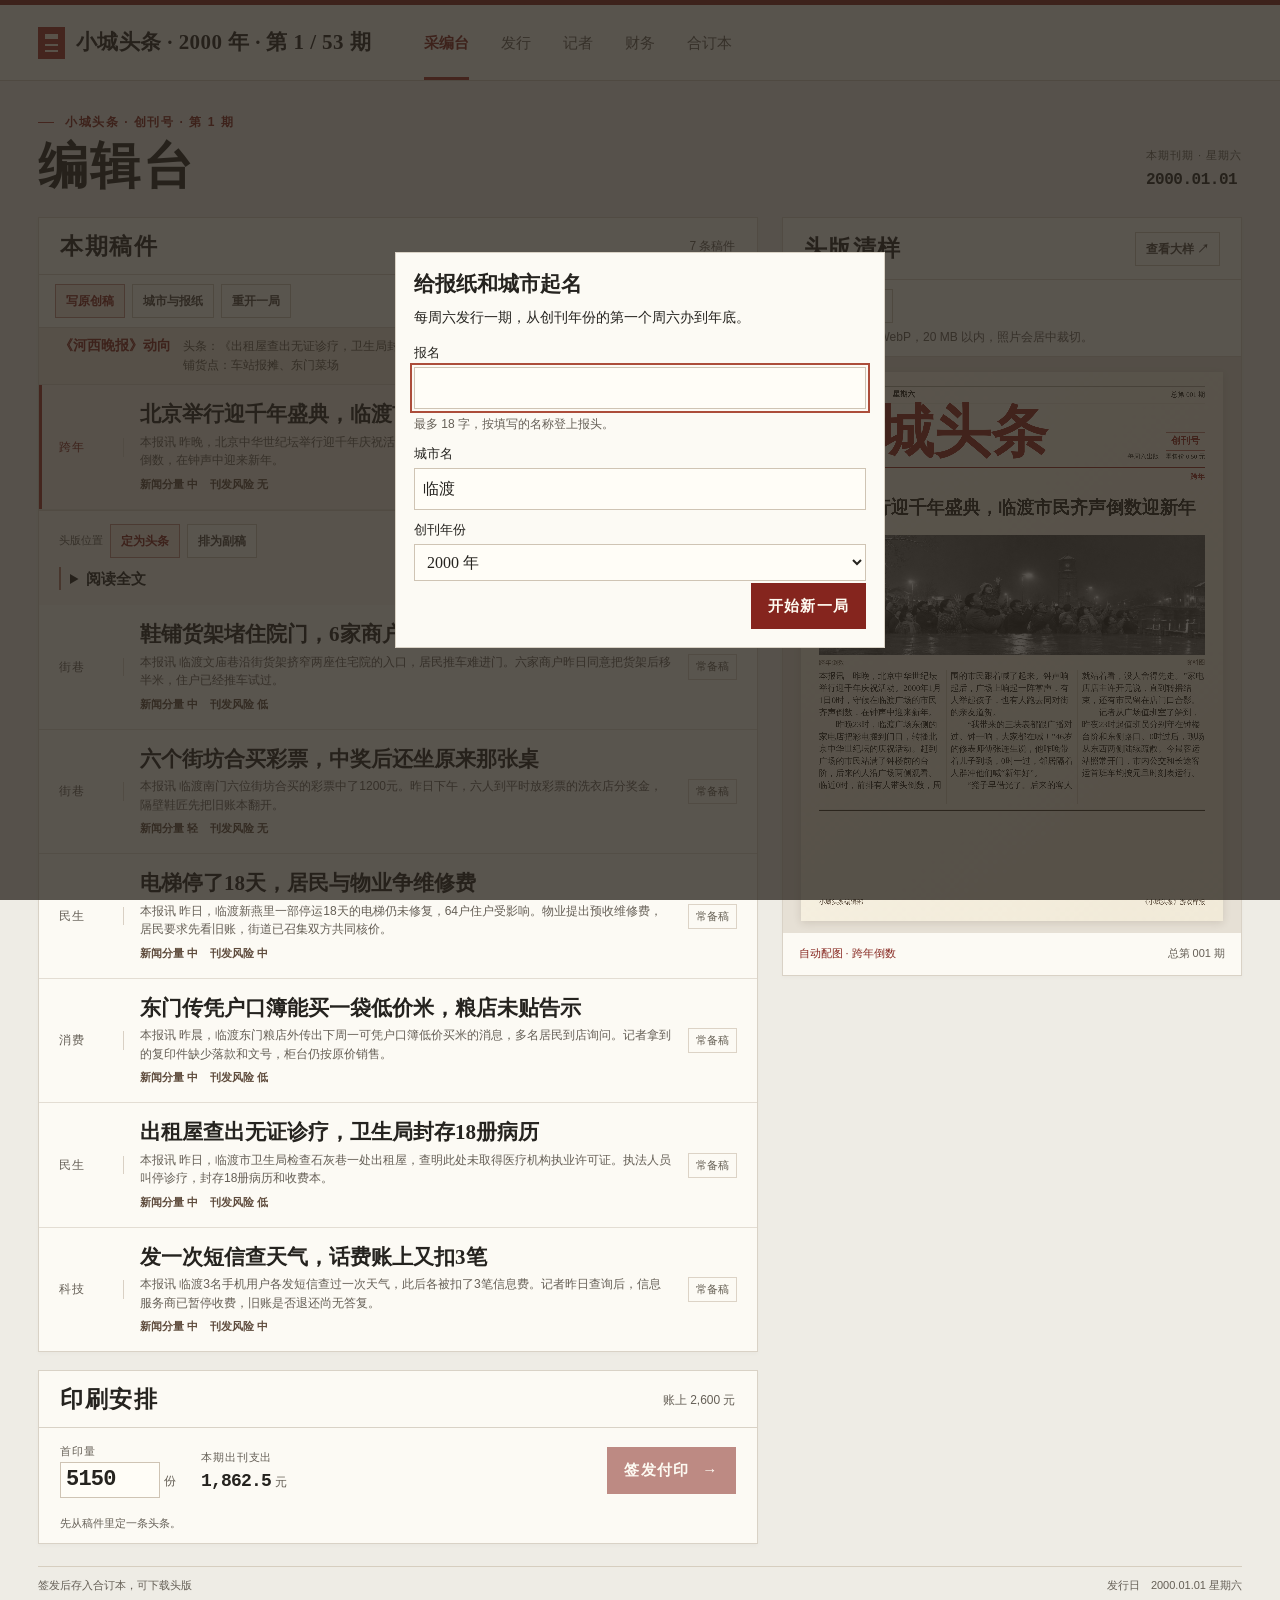
==== index.html @ 23013560 "发布小城头条手机适配版" ====
<!doctype html>
<html lang="zh-CN">
<head>
<meta charset="utf-8">
<meta name="viewport" content="width=device-width, initial-scale=1, viewport-fit=cover">
<meta name="theme-color" content="#eeece5">
<meta name="description" content="从 2000 年起，每周六出版一张地方小报。">
<title>小城头条</title>
<link rel="icon" href="data:,">
<link rel="stylesheet" href="style.css">
</head>
<body class="game">
<header class="appbar">
  <div class="appbar-inner">
    <div class="brand"><span class="brand-mark" aria-hidden="true"><i></i><i></i><i></i></span><span id="progress"><span id="masthead-name"></span><span id="masthead-issue"></span></span></div>
    <div class="workbar">
      <div id="desk-shortcuts" class="desk-shortcuts" hidden>
        <button type="button" class="soft" data-action="open-proof">查看大样 ↗</button>
        <button type="button" class="soft accent" data-action="show-print">印刷安排 ↓</button>
      </div>
      <nav class="appnav" aria-label="工作区">
        <button type="button" data-view="desk">采编台</button>
        <button type="button" data-view="sales">发行</button>
        <button type="button" data-view="staff">记者</button>
        <button type="button" data-view="finance">财务</button>
        <button type="button" data-view="archive">合订本</button>
      </nav>
    </div>
  </div>
</header>
<main id="app" class="game-main"></main>
<div class="feedback" id="announcer" role="status" aria-atomic="true"></div>
<dialog id="paper-dialog" aria-labelledby="paper-dialog-title">
  <header class="dialog-head">
    <h2 id="paper-dialog-title">头版大样</h2>
    <div class="dialog-actions"><a class="soft export-link" data-download aria-disabled="true">下载 PNG</a>
      <button class="proof-zoom" type="button" data-action="zoom-proof" aria-pressed="false" aria-controls="paper-viewport">放大</button>
      <button type="button" data-action="close-proof" autofocus>关闭</button></div>
  </header>
  <div id="paper-viewport" class="paper-viewport" tabindex="0" role="region" aria-label="头版阅读区">
    <canvas id="large-proof" role="img" aria-label="头版大样"></canvas>
  </div>
</dialog>
<dialog id="restart-dialog" aria-labelledby="restart-title">
  <form method="dialog" class="restart-form">
    <h2 id="restart-title">重开试玩</h2>
    <p>新一局将从创刊号开始，并替换当前的试玩进度和合订本。</p>
    <div><button type="submit" value="cancel" autofocus>取消</button>
      <button type="submit" value="restart" class="issue">开始新一局</button></div>
  </form>
</dialog>
<dialog id="city-dialog" aria-labelledby="city-title">
  <form id="city-form" class="restart-form">
    <h2 id="city-title">给报纸和城市起名</h2>
    <p>每周六发行一期，从创刊年份的第一个周六办到年底。</p>
    <label class="city-field">报名 <input id="paper-name" autocomplete="off" aria-describedby="paper-name-hint" required autofocus></label>
    <small id="paper-name-hint" class="field-hint">最多 18 字，按填写的名称登上报头。</small>
    <label class="city-field">城市名 <input id="city-name" maxlength="8" autocomplete="off" required></label>
    <label class="city-field" id="year-field">创刊年份 <select id="campaign-year" required>
      <option value="2000">2000 年</option><option value="2001">2001 年</option>
      <option value="2002">2002 年</option><option value="2003">2003 年</option>
    </select></label>
    <span class="form-status" id="city-error" aria-live="polite"></span>
    <div><button type="button" data-action="close-city">取消</button><button type="submit" id="city-submit" class="issue">开始新一局</button></div>
  </form>
</dialog>
<dialog id="original-dialog" aria-labelledby="original-title">
  <form id="original-form" class="restart-form">
    <h2 id="original-title">写原创稿</h2>
    <label class="city-field">新闻类别 <select id="original-topic"></select></label>
    <label class="city-field">稿件标题 <input id="original-headline" autocomplete="off" required autofocus></label>
    <label class="city-field">正文 <textarea id="original-body" rows="8" aria-describedby="original-hint" required></textarea></label>
    <small id="original-hint" class="field-hint">标题最多 28 字，正文最多 420 字、6 段。排为头版副稿时正文最多 105 字。</small>
    <span class="form-status" id="original-error" aria-live="polite"></span>
    <div><button class="soft delete-original" type="button" data-action="delete-original" hidden>删除草稿</button>
      <button type="button" data-action="close-original">取消</button>
      <button type="submit" class="issue">保存草稿</button></div>
  </form>
</dialog>
<input id="cover-file" type="file" accept=".jpg,.jpeg,.png,.webp,image/jpeg,image/png,image/webp" hidden>
<dialog id="risk-dialog" aria-labelledby="risk-title">
  <form method="dialog" class="restart-form">
    <h2 id="risk-title">签发前还有材料待核</h2>
    <p id="risk-copy"></p>
    <div><button type="submit" value="cancel" autofocus>回到采编台</button>
    <button type="submit" value="publish" class="issue">仍然签发</button></div>
  </form>
</dialog>
<dialog id="reprint-dialog" aria-labelledby="reprint-title">
  <form method="dialog" class="restart-form">
    <h2 id="reprint-title">财务老周来电</h2>
    <p id="reprint-reserve-copy"></p>
    <div><button type="submit" value="cancel" autofocus>回去改补印单</button>
      <button type="submit" value="confirm" class="issue">照单补印</button></div>
  </form>
</dialog>
<script id="assets">const PAPER_ASSET_URLS = {millennium: '素材/千禧广场.webp', scenes: '素材/临渡资料图.webp', football: '素材/临渡足球场.webp'};</script>
<script src="news.js"></script>
<script src="stories.js"></script>
<script src="editorial.js"></script>
<script src="followups.js"></script>
<script src="pressure.js"></script>
<script src="model.js"></script>
<script src="paper.js"></script>
<script src="game.js"></script>
</body>
</html>
---- style.css ----
:root {
  --ground: #eeece5;
  --sheet: #fcfaf4;
  --line: #d9d2c6;
  --ink: #25231f;
  --muted: #655f56;
  --red: #a23228;
  --red-dark: #85251e;
  --serif: "Songti SC", "Noto Serif SC", "STSong", "SimSun", serif;
  --sans: "PingFang SC", "Noto Sans SC", "Microsoft YaHei", sans-serif;
  --mono: "IBM Plex Mono", "SF Mono", Menlo, monospace;
}
* { box-sizing: border-box; }
body { margin: 0; color: var(--ink); -webkit-font-smoothing: antialiased; }
h1, h2, h3, p, figure { margin: 0; }
a { color: inherit; }
button { font: inherit; }
.game { background: var(--ground); font: 15px/1.55 var(--sans); }
.appbar { background: #f9f7f0; border-top: 5px solid var(--red-dark); border-bottom: 1px solid #d1c9bb; }
.appbar-inner { max-width: 1350px; margin: auto; padding: 0 38px; min-height: 75px; display: flex; align-items: center; gap: 53px; }
.brand { font: 800 21px/1.25 var(--serif); letter-spacing: .02em; display: flex; align-items: center; gap: 11px; }
#progress { min-width: 0; overflow-wrap: anywhere; }
#masthead-issue::before { content: ' · '; }
.brand-mark { width: 27px; height: 32px; background: var(--red); display: grid; flex-shrink: 0; place-content: center; }
.brand-mark i { width: 13px; height: 2px; display: block; background: #faf0df; margin: 2px 0; }
.brand-mark i:first-child { height: 5px; margin-bottom: 3px; }
.appnav { display: flex; align-items: stretch; align-self: stretch; gap: 32px; color: var(--muted); white-space: nowrap; }
.workbar { display: flex; align-self: stretch; }
.desk-shortcuts, .archive-picker, .archive-meta, .proof-zoom { display: none; }
.game-main { max-width: 1350px; margin: auto; padding: 32px 38px 36px; }
.page-title { display: flex; justify-content: space-between; align-items: end; margin-bottom: 24px; gap: 20px; }
.edition-line { color: var(--red-dark); font-size: 12px; letter-spacing: .13em; font-weight: 650; display: flex; align-items: center; gap: 11px; margin-bottom: 8px; }
.edition-line::before { content: ""; display: block; width: 16px; height: 1px; background: var(--red); }
.edition-line { overflow-wrap: anywhere; }
.edition-line::before { flex-shrink: 0; }
.page-title h1 { font: 800 50px/1.07 var(--serif); letter-spacing: .045em; }
.shift { display: flex; gap: 27px; align-items: center; color: var(--muted); text-align: left; white-space: nowrap; padding-bottom: 3px; }
.shift > div + div { border-left: 1px solid #cec5b5; padding-left: 24px; }
.shift small { display: block; font-size: 11px; letter-spacing: .09em; margin-bottom: 3px; }
.shift time { font: 600 16px/1 var(--mono); color: var(--ink); letter-spacing: -.03em; }
.shift .deadline { color: var(--red-dark); }
.workspace { display: grid; grid-template-columns: minmax(0,1fr) minmax(360px, .64fr); gap: 24px; align-items: start; }
.column { min-width: 0; }
.panel { background: var(--sheet); border: 1px solid var(--line); box-shadow: 0 2px 4px #30271906; }
.panel-heading { min-height: 57px; padding: 14px 21px 13px; border-bottom: 1px solid var(--line); display: flex; align-items: center; justify-content: space-between; gap: 12px; }
.panel-heading h2 { font: 750 23px/1.1 var(--serif); letter-spacing: .07em; }
.panel-heading p, .proof-link { color: var(--muted); font-size: 12px; white-space: nowrap; }
.proof-link { text-underline-offset: 4px; }
.lead { display: grid; grid-template-columns: 65px 1fr auto; align-items: center; gap: 16px; padding: 16px 20px; min-height: 98px; border-bottom: 1px solid #e3ddd3; }
.lead:last-child { border-bottom: 0; }
.lead.selected { background: #f4eae1; box-shadow: inset 3px 0 var(--red); }
.desk { font-size: 12px; color: var(--muted); letter-spacing: .1em; padding-right: 10px; border-right: 1px solid #d9d0c4; }
.lead.selected .desk { color: var(--red-dark); }
.lead h3 { font: 750 21px/1.3 var(--serif); margin: 0 0 4px; }
.lead p { font-size: 12px; color: var(--muted); }
.flag { border: 1px solid #dcd3c6; color: #625c50; padding: 3px 7px; font-size: 11px; white-space: nowrap; align-self: center; }
.flag.red { color: var(--red-dark); border-color: #bb7767; }
.plan { margin-top: 18px; }
.plan-body { padding: 15px 21px 17px; display: flex; gap: 25px; align-items: center; }
.plan-metric small { font-size: 11px; color: var(--muted); display: block; margin-bottom: 2px; letter-spacing: .08em; }
.plan-metric strong { font: 600 23px/1.15 var(--mono); letter-spacing: -.045em; }
.plan-metric span { font-size: 12px; color: var(--muted); margin-left: 4px; }
.issue { margin-left: auto; padding: 11px 17px 12px; border: 0; background: var(--red-dark); color: #fffbf1; font-weight: 650; letter-spacing: .08em; white-space: nowrap; }
.issue b { margin-left: 13px; font-weight: 400; }
.proof-well { background: #e6e0d5; padding: 15px 18px 12px; }
.proof-preview { width: 100%; overflow: hidden; position: relative; aspect-ratio: 800 / 1040; box-shadow: 0 2px 8px #46351c24; background: #f6f0e3; }
.proof-footer { min-height: 42px; display: flex; justify-content: space-between; align-items: center; gap: 8px; padding: 8px 16px; color: var(--muted); font-size: 11px; }
.proof-footer span:first-child { color: var(--red-dark); }
.game-footer { border-top: 1px solid #d6cebf; margin-top: 20px; padding-top: 10px; color: var(--muted); font-size: 11px; display: flex; justify-content: space-between; gap: 10px; }
.appnav button { display: flex; align-items: center; position: relative; background: none; border: 0; color: inherit; cursor: pointer; padding: 0; }
.appnav button.current { color: var(--red-dark); font-weight: 650; }
.appnav button.current::after { content: ""; position: absolute; inset: auto 0 0; height: 3px; background: var(--red); }
button { cursor: pointer; }
button:active:not(:disabled), .export-link:active { filter: brightness(.88); }
:is(button, input, select, summary, a, .paper-viewport):focus-visible { outline: 2px solid #ac4d3a; outline-offset: 2px; }
button:disabled { cursor: default; opacity: .52; }
.page-title .week-note { margin-top: 9px; color: var(--muted); font-size: 13px; }
.lead { width: 100%; color: inherit; font: inherit; text-align: left; background: transparent; border: 0; border-bottom: 1px solid #e3ddd3; }
.lead:hover { background: #f7f0e8; }
.lead.selected { background: #f4eae1; }
.lead h3 { overflow-wrap: anywhere; }
.lead .desk { min-width: 0; }
.library-labels { display: flex; flex-wrap: wrap; gap: 4px 12px; margin-top: 6px; color: #5e4b3c; font-size: 11px; font-weight: 700; }
.library-copy summary { cursor: pointer; font-weight: 700; }
.library-copy details p { margin-top: 8px; line-height: 1.65; }
.report { padding: 13px 20px 15px; border-top: 1px solid var(--line); background: #f7f3ea; }
.report-head { display: flex; align-items: center; gap: 10px; justify-content: space-between; flex-wrap: wrap; }
.report h3 { font: 750 17px/1.3 var(--serif); }
.report p { font-size: 13px; line-height: 1.65; margin-top: 6px; color: var(--muted); }
.report-text { border-left: 2px solid #b67b69; margin-top: 9px; padding-left: 9px; }
.report-buttons { display: flex; gap: 7px; flex-wrap: wrap; }
.desk-tools, .cover-controls { padding: 9px 16px; border-bottom: 1px solid var(--line); align-items: center; }
.cover-controls p { margin-top: 5px; }
.original-copy p, .lead p { overflow-wrap: anywhere; }
.soft, .proof-link { border: 1px solid #cfc4b4; background: #fcfaf4; color: #4e473e; padding: 5px 10px; min-height: 34px; font-size: 12px; font-weight: 600; white-space: nowrap; }
.soft:hover, .proof-link:hover { border-color: var(--red); color: var(--red-dark); }
.soft.accent { background: #f4e7dc; color: var(--red-dark); border-color: #c18c7d; }
.proof-link { text-decoration: none; }
.proof-preview canvas { display: block; width: 100%; height: auto; }
.plan-metric input { font: 600 22px/1.15 var(--mono); letter-spacing: -.035em; width: 100px; padding: 4px 5px; color: var(--ink); background: #fffdf7; border: 1px solid #cfc4b4; border-radius: 0; }
.plan-hint { padding: 0 21px 11px; font-size: 11px; color: var(--muted); min-height: 16px; }
.plan-hint.error { color: var(--red-dark); }
.game-footer { margin-top: 22px; }
.game-footer .soft { min-height: 30px; padding-block: 3px; }
.game-footer span { align-self: center; }
.flag { font-weight: 500; }
.sales-panel { padding: 21px; }
.sales-panel .receipt-head { display: flex; justify-content: space-between; align-items: start; gap: 10px; border-bottom: 1px solid var(--line); padding-bottom: 16px; }
.receipt-head h2 { font: 800 27px/1.2 var(--serif); }
.receipt-head p { color: var(--muted); font-size: 13px; margin-top: 6px; }
.sales-number { margin: 16px 0 13px; }
.sales-number span:first-child { display: block; color: var(--muted); font-size: 13px; }
.sales-number strong { font: 700 52px/1.2 var(--mono); color: var(--red-dark); letter-spacing: -.07em; }
.sales-number .unit { margin-left: 8px; }
.sales-number .change { margin-left: 10px; font-size: 13px; color: var(--red-dark); }
.sales-number .down { color: var(--muted); }
.receipt-grid { display: grid; grid-template-columns: repeat(3, 1fr); gap: 10px; padding: 12px 0; border-block: 1px solid var(--line); }
.receipt-grid span { display: block; font-size: 12px; color: var(--muted); }
.receipt-grid strong { font: 600 21px/1.6 var(--mono); }
.stands { width: 100%; text-align: left; border-collapse: collapse; font-size: 13px; margin-top: 12px; }
.stands th { color: var(--muted); font-weight: 500; font-size: 12px; }
.stands th, .stands td { border-bottom: 1px solid #e3ddd3; padding: 8px 5px; }
.stands th:nth-child(n+2), .stands td:nth-child(n+2) { text-align: right; }
.stands td:last-child { white-space: nowrap; }
.sold-out { color: var(--red-dark); font-weight: 650; }
.stand-note { margin-top: 12px; padding: 10px 12px; background: #f3ece2; border-left: 2px solid var(--red); font-size: 13px; }
.desk-wire { display: flex; align-items: baseline; flex-wrap: wrap; gap: 3px 12px; padding: 9px 20px; background: #efe7d9; border-bottom: 1px solid var(--line); }
.desk-wire strong { color: var(--red-dark); font: 750 14px var(--serif); }
.desk-wire p { color: #61584c; font-size: 12px; line-height: 1.6; }
.guide-note { position: sticky; top: 0; z-index: 2; margin-bottom: 16px; padding: 10px 14px; border: 1px solid var(--line); border-left: 3px solid var(--red); background: var(--sheet); }
.guide-note strong { color: var(--red-dark); font: 750 15px var(--serif); }
.guide-note p { margin: 4px 0 8px; font-size: 13px; }
.guide-note .soft { font-size: 12px; min-height: 30px; padding: 4px 8px; }
.tracking-note { margin-bottom: 8px; color: #61584c; font-size: 13px; }
.receipt-detail { margin-top: 14px; padding: 10px 12px; border: 1px solid var(--line); font-size: 13px; line-height: 1.65; }
.receipt-detail h3 { font: 750 16px var(--serif); margin-bottom: 4px; }
.receipt-detail .other-headline { font-weight: 700; }
.receipt-detail ul { list-style: none; margin: 6px 0; padding: 4px 0; border-block: 1px solid var(--line); }
.receipt-detail li { display: flex; justify-content: space-between; gap: 8px; }
.reader-letter { background: #f5eee0; border-left: 2px solid var(--red); }
.sales-actions { display: flex; align-items: center; gap: 8px; flex-wrap: wrap; margin-top: 17px; }
.sales-actions .issue { margin-left: 0; }
.archive-list { display: grid; }
.archive-row { display: grid; text-align: left; grid-template-columns: minmax(70px, auto) 1fr auto; gap: 12px; align-items: center; padding: 13px 18px; border: 0; border-bottom: 1px solid var(--line); color: inherit; background: transparent; }
.archive-row:last-child { border-bottom: 0; }
.archive-row:hover { background: #f7f0e8; }
.archive-row.active { background: #f4eae1; box-shadow: inset 3px 0 var(--red); }
.archive-row span { font-size: 12px; color: var(--muted); }
.archive-row strong { font: 700 17px/1.35 var(--serif); }
.archive-actions { display: flex; padding: 14px 18px; border-top: 1px solid var(--line); }
.blank { padding: 25px 22px; }
.blank p { color: var(--muted); margin-bottom: 12px; }
.summary-topline { margin-top: 12px; font-size: 14px; color: var(--muted); }
.feedback {
  position: fixed; z-index: 9; inset: auto 18px max(18px, env(safe-area-inset-bottom)) auto;
  max-width: min(450px, calc(100% - 36px)); padding: 10px 14px; border-left: 3px solid #d9aa63;
  background: #39362b; color: #fff9e9; box-shadow: 0 3px 14px #29201735; font: 600 13px/1.55 var(--sans);
  opacity: 0; pointer-events: none; overflow-wrap: anywhere;
}
.feedback.show { opacity: 1; animation: feedback-in .2s ease-out both; }
.feedback[data-tone="notice"] { background: #792c24; }
@keyframes feedback-in { from { opacity: 0; transform: translateY(6px); } to { opacity: 1; transform: translateY(0); } }
.proof-loading {
  position: absolute; inset: 0; display: grid; place-items: center; color: var(--muted);
  font: 650 13px var(--serif); pointer-events: none;
}
#proof[data-ready] + .proof-loading { display: none; }
.export-link[aria-disabled="true"]:not([hidden])::after { content: " · 准备中"; }
#paper-dialog { width: min(860px, calc(100% - 22px)); max-height: calc(100dvh - 24px); padding: 0; border: 1px solid var(--line); background: #e6e0d5; color: var(--ink); }
#paper-dialog[open] { display: flex; flex-direction: column; }
.game dialog::backdrop { background: #27221bc2; }
.dialog-head { flex: none; background: var(--sheet); border-bottom: 1px solid var(--line); padding: 10px 14px; display: flex; align-items: center; justify-content: space-between; flex-wrap: wrap; gap: 6px; }
.dialog-actions { display: flex; flex-wrap: wrap; gap: 6px; }
.dialog-head h2, .restart-form h2 { font: 750 21px/1.25 var(--serif); }
.dialog-head button, .restart-form button:not(.issue) { background: var(--sheet); border: 1px solid #cfc4b4; color: var(--ink); font-size: 12px; padding: 7px 9px; }
.export-link { display: inline-flex; align-items: center; text-decoration: none; }
.export-link[hidden] { display: none; }
.export-link[aria-disabled="true"] { opacity: .72; pointer-events: none; }
.paper-viewport { min-height: 0; overflow: auto; overscroll-behavior: contain; }
#large-proof { width: calc(100% - 20px); height: auto; display: block; margin: 10px; }
#large-proof:not([data-ready]) { visibility: hidden; }
#restart-dialog, #reprint-dialog { width: min(400px, calc(100% - 30px)); padding: 18px; color: var(--ink); background: var(--sheet); border: 1px solid var(--line); max-height: calc(100dvh - 25px); }
.restart-form p { margin: 10px 0 15px; font: 14px/1.55 var(--sans); }
.restart-form > div { display: flex; flex-wrap: wrap; gap: 8px; justify-content: flex-end; }
.restart-form .issue { margin-left: 0; }
@media (max-width: 890px) {
  .appbar-inner { padding-inline: 22px; gap: 26px; }
  .appnav { gap: 19px; }
  .game-main { padding-inline: 22px; }
  .workspace { grid-template-columns: minmax(0, 1fr); }
  .proof { max-width: 560px; }
  .page-title h1 { font-size: 40px; }
}
@media (max-width: 540px) {
  .page-title { align-items: flex-start; flex-direction: column; gap: 15px; margin-bottom: 18px; }
  .page-title h1 { font-size: 36px; }
  .page-title .week-note { font-size: 12px; }
  .panel-heading { padding-inline: 12px; }
  .panel-heading h2 { font-size: 20px; }
  .panel-heading p { font-size: 11px; }
  .lead { padding: 12px; min-height: 88px; grid-template-columns: minmax(0,1fr) auto; gap: 5px 9px; }
  .lead > div { grid-column: 1 / -1; grid-row: 2; }
  .lead .desk { border-right: 0; }
  .lead .flag { grid-column: 2; grid-row: 1; padding: 1px 5px; }
  .lead h3 { font-size: 17px; }
  .report { padding-inline: 12px; }
  .plan-body { display: grid; grid-template-columns: 1fr 1fr; gap: 12px; padding-inline: 12px; }
  .plan-metric input { width: 88px; font-size: 20px; }
  .plan-body .issue { grid-column: 1 / -1; margin-left: 0; }
  .plan-hint { padding-inline: 12px; }
  .proof-well { padding: 12px; }
  .sales-panel { padding: 15px 12px; }
  .stands { font-size: 12px; }
  .stands th, .stands td { padding-inline: 2px; }
}

.report-buttons select { font: 12px var(--sans); border: 1px solid #cfc4b4; color: var(--ink); background: var(--sheet); padding: 5px; }
.desk-quip { color: #812e23 !important; font-family: var(--serif); }
.warn-copy { color: #812e23 !important; }
.plan-metric .money { font-size: 18px; }
.page-title .week-note { max-width: 660px; }
.management { padding: 16px 20px; }
.management + .management { border-top: 1px solid var(--line); }
.management h3 { font: 750 19px/1.25 var(--serif); }
.management p { color: var(--muted); font-size: 13px; margin-top: 4px; }
.manage-row { display: flex; justify-content: space-between; align-items: center; gap: 12px; }
.manage-row .report-buttons { justify-content: flex-end; }
.stats-line { display: flex; gap: 6px 16px; flex-wrap: wrap; margin: 8px 0; font-size: 12px; color: var(--muted); }
.stats-line b { color: var(--ink); font: 700 13px var(--mono); }
.manager-note { padding: 10px 16px; border: 1px solid var(--line); background: var(--sheet); margin-bottom: 15px; color: var(--muted); font-size: 13px; }
.ledger { width: 100%; border-collapse: collapse; font-size: 13px; }
.ledger th, .ledger td { text-align: left; padding: 8px 9px; border-bottom: 1px solid #e3ddd3; }
.ledger th { color: var(--muted); font-weight: 500; }
.ledger th:last-child, .ledger td:last-child { text-align: right; white-space: nowrap; }
.money-in { color: #335f4c; }
.money-out, .risk-callout { color: var(--red-dark); }
.risk-callout { background: #f5e6df; border-left: 3px solid var(--red); padding: 10px 12px; margin-top: 12px; font-size: 13px; }
.recovery { margin-top: 10px; }
.cash-live { display: flex; justify-content: space-between; align-items: center; gap: 12px; border-top: 1px solid var(--line); padding: 10px 0; font-size: 13px; color: var(--muted); flex-wrap: wrap; }
.cash-live strong { font: 700 18px var(--mono); color: var(--ink); margin-left: 4px; }
.sales-number { position: relative; }
.plus-one { display: inline-block; margin-left: 10px; color: var(--red-dark); font: 650 16px var(--mono); min-width: 2em; transform: translateY(-3px); opacity: 0; }
.plus-one.counting { animation: paper-count .34s ease-in-out infinite; }
@keyframes paper-count {
  0% { transform: translateY(8px); opacity: 0; }
  35% { opacity: 1; }
  100% { transform: translateY(-12px); opacity: 0; }
}
#city-dialog, #risk-dialog, #original-dialog { width: min(490px, calc(100% - 25px)); padding: 18px; border: 1px solid var(--line); background: var(--sheet); color: var(--ink); max-height: calc(100dvh - 25px); }
#original-dialog { width: min(590px, calc(100% - 25px)); }
.city-field { display: grid; gap: 5px; margin: 11px 0 2px; font: 13px var(--sans); }
.city-field[hidden] { display: none; }
.city-field :is(input, select, textarea) { min-width: 0; font: 16px/1.5 var(--serif); border: 1px solid #cfc4b4; background: #fffdf7; color: var(--ink); padding: 8px; }
.city-field textarea { resize: vertical; }
.city-field :is(select, textarea):focus-visible { outline: 2px solid #ac4d3a; outline-offset: 3px; }
.field-hint { color: var(--muted); font-size: 12px; }
.restart-form .field-hint + .form-status { display: block; }
.delete-original { margin-right: auto; }
.form-status { min-height: 18px; color: var(--red-dark); font: 12px var(--sans); }
@media (max-width: 720px) {
  html { scroll-padding-block: 12px calc(114px + env(safe-area-inset-bottom)); }
  .game { --workbar-height: calc(51px + env(safe-area-inset-bottom)); }
  .game:has(.desk-shortcuts:not([hidden])) { --workbar-height: calc(104px + env(safe-area-inset-bottom)); }
  .appbar-inner { display: block; min-height: 0; padding: calc(9px + env(safe-area-inset-top)) max(14px, env(safe-area-inset-right)) 9px max(14px, env(safe-area-inset-left)); }
  .brand { font-size: 17px; gap: 8px; }
  .brand-mark { width: 22px; height: 27px; }
  .brand-mark i { width: 9px; }
  #progress { display: flex; align-items: baseline; flex-wrap: wrap; gap: 2px 9px; }
  #masthead-issue { font: 12px/1.5 var(--sans); color: var(--muted); }
  #masthead-issue::before { content: none; }
  .workbar { position: fixed; z-index: 5; inset: auto 0 0; display: block; padding: 0 env(safe-area-inset-right) env(safe-area-inset-bottom) env(safe-area-inset-left); background: var(--sheet); box-shadow: 0 -2px 14px #30271917; }
  .appnav { display: grid; grid-template-columns: repeat(5, minmax(0, 1fr)); gap: 0; border-top: 1px solid var(--line); }
  .game .appnav button { justify-content: center; min-height: 50px; font-size: 13px; }
  .appnav button.current { background: #f4eae1; }
  .appnav button.current::after { inset: 0 8px auto; height: 2px; }
  .appnav button:focus-visible { outline-offset: -4px; }
  .desk-shortcuts:not([hidden]) { display: grid; grid-template-columns: 1fr 1fr; gap: 8px; padding: 4px 12px; border-top: 1px solid var(--line); }
  .game-main { padding: 20px max(12px, env(safe-area-inset-right)) calc(20px + var(--workbar-height)) max(12px, env(safe-area-inset-left)); }
  .workspace { gap: 16px; }
  .game :is(button, input, select, textarea, summary, .export-link) { min-height: 44px; }
  .game :is(button, summary, .export-link) { touch-action: manipulation; }
  .game :is(.soft, .proof-link) { font-size: 13px; }
  .game :is(button, select) { max-width: 100%; }
  .game :is(.soft, .issue, .proof-link) { white-space: normal; }
  .game select { min-height: 44px; min-width: 0; font-size: 16px; }
  .game .dialog-head button { min-height: 44px; }
  .library-copy summary, .report-details summary, .annual-awards summary { align-content: center; }
  .lead p, .report p { font-size: 14px; }
  .guide-note { position: static; }
  .manage-row { align-items: flex-start; flex-wrap: wrap; }
  .manage-row .report-buttons { flex-basis: 100%; justify-content: flex-start; }
  .management { padding-inline: 13px; }
  .cash-live strong { font-size: 16px; }
  .game-footer { flex-wrap: wrap; }
  .feedback { inset: auto max(12px, env(safe-area-inset-right)) calc(var(--workbar-height) + 8px) max(12px, env(safe-area-inset-left)); margin-left: auto; }
  .archive-list { display: none; }
  .archive-picker { display: grid; gap: 5px; padding: 12px 12px 0; color: var(--muted); font-size: 13px; }
  .archive-picker select, .reprint-call select { border: 1px solid #cfc4b4; background: #fffdf7; color: var(--ink); padding: 6px; }
  .archive-picker select { width: 100%; text-overflow: ellipsis; }
  .archive-meta { display: block; padding: 8px 12px; color: var(--muted); font-size: 13px; }
  .archive-actions { padding: 8px 12px 12px; }
  .proof-zoom { display: inline-block; }
  .paper-viewport.zoomed #large-proof { width: 800px; }
  .dialog-head { padding: 6px 9px; }
  .dialog-head h2 { font-size: 18px; }
  .dialog-actions .export-link[aria-disabled="true"]:not([hidden])::after { content: none; }
  .game dialog { max-height: calc(100dvh - max(13px, env(safe-area-inset-top)) - max(13px, env(safe-area-inset-bottom))); }
  .receipt-grid { grid-template-columns: repeat(3, minmax(0, 1fr)); gap: 8px; }
  .receipt-grid strong { font-size: clamp(15px, 4.5vw, 21px); white-space: nowrap; }
  .sales-number strong { font-size: clamp(38px, 12vw, 52px); }
  .annual-chart { font-size: 17px; }
}
@media (prefers-reduced-motion: reduce) { .plus-one.counting { animation: none; opacity: 1; } }
.desk-quip { font-size: 17px !important; line-height: 1.55; color: #702b22 !important; }
.desk-facts { margin-bottom: 10px; }
.edit-controls { display: grid; gap: 9px; }
.report-slip {
  margin: 8px 0 12px; padding: 9px 12px; background: #faf6eb;
  border: 1px solid #d7c8ae; border-left: 3px solid #a6533b;
}
.report-slip strong { font: 750 14px/1.4 var(--serif); color: var(--red-dark); }
.report-slip p { margin-top: 4px; color: var(--ink); }
.report-details { margin-top: 12px; font-size: 12px; color: var(--muted); }
.report-details summary { cursor: pointer; width: fit-content; text-underline-offset: 3px; }
.report-details[open] .angle-bar { margin-block: 10px; }
.report-details summary:hover { color: var(--red-dark); text-decoration: underline; }
.updated { animation: edit-ink .65s ease-out; }
@keyframes edit-ink { from { box-shadow: inset 0 0 0 3px #a6533b99; } to { box-shadow: inset 0 0 0 0 #a6533b00; } }
.proof-preview.updated { animation: proof-ink .65s ease-out; }
@keyframes proof-ink { from { outline: 2px solid #a6533b99; } to { outline: 2px solid #a6533b00; } }
@media (prefers-reduced-motion: reduce) {
  .feedback.show, .updated, .proof-preview.updated { animation: none; }
}
.angle-bar { display: flex; align-items: center; gap: 7px; flex-wrap: wrap; }
.angle-bar + .angle-bar { margin-top: 5px; }
.angle-bar > span { color: var(--muted); font-size: 11px; }
.angle-bar button[aria-pressed="true"] { color: var(--red-dark); background: #f4e7dc; border-color: #b77263; }
.report-text h3 { margin-top: 7px; font-size: 14px; }
.source-warning { border-left: 3px solid var(--red); }
.pressure-inbox .report-buttons { margin-top: 10px; flex-wrap: wrap; }
.annual-chart { display: block; width: 100%; margin-bottom: 10px; font: 11px var(--sans); }
.annual-chart line { stroke: var(--line); }
.annual-chart text { fill: var(--muted); }
.annual-chart polyline { stroke: var(--red-dark); stroke-width: 2; }
.annual-awards summary { cursor: pointer; font-weight: 700; }
.annual-awards li { padding-block: 2px; }
.ad-offer.chosen { background: #f5eae2; box-shadow: inset 3px 0 var(--red); }
.ad-buttons { margin-top: 8px; }
@media (max-width:540px) { .angle-bar { align-items: flex-start; } }

/* 回稿档位：沿用纸墨配色，只强调新回稿。 */
.tier-mark { font-weight: 850; letter-spacing: .12em; }
.scoop-slip { border: 2px solid #a76d27; background: #fff2cc; box-shadow: inset 5px 0 #a76d27; }
.scoop-slip .tier-mark { color: #8b4b12; }

.stands .phone-row td { text-align: left; white-space: normal; color: var(--muted); line-height: 1.7; padding-top: 0; }
.reprint-call { display: flex; flex-wrap: wrap; align-items: end; justify-content: space-between; gap: 8px; padding: 10px 0; border-bottom: 1px solid #e3ddd3; }
.reprint-call p { margin: 3px 0 0; }
.reprint-call label { display: grid; gap: 4px; font-size: 12px; }
.reprint-panel .sales-actions { align-items: center; }
.desk-clock { padding: 14px 16px; }
.desk-clock small, .desk-clock p { color: var(--muted); }
.desk-clock #desk-now { display: block; font-size: 25px; font-variant-numeric: tabular-nums; }
.desk-clock p { margin: 0; font-size: 13px; }
.desk-clock ul { list-style: none; padding: 0; margin: 8px 0 0; font-size: 13px; }
.desk-clock li { padding-top: 4px; }
.annual-awards li { flex-wrap: wrap; }
.annual-awards li small { color: var(--muted); }
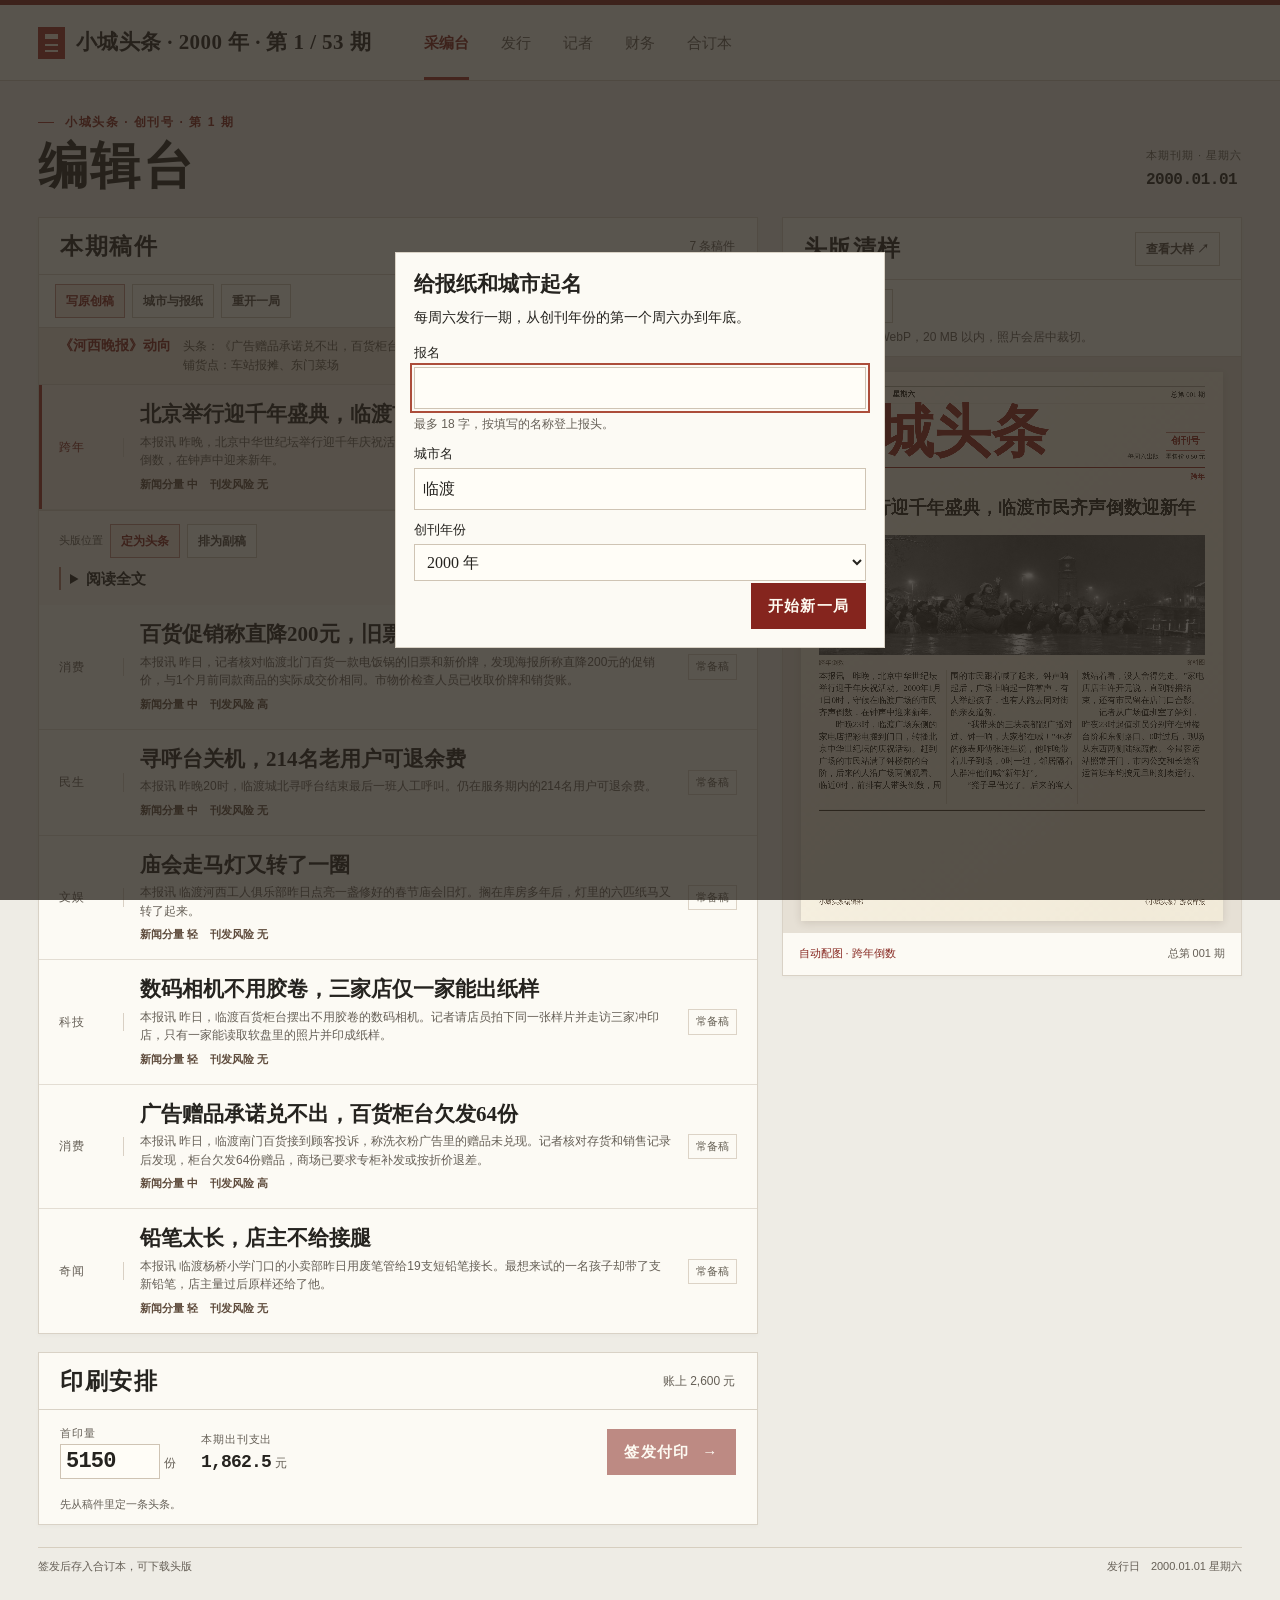
==== commit 7a46da05: "为小城头条添加报纸 favicon" ====
--- a/index.html
+++ b/index.html
@@ -6,7 +6,7 @@
 <meta name="theme-color" content="#eeece5">
 <meta name="description" content="从 2000 年起，每周六出版一张地方小报。">
 <title>小城头条</title>
-<link rel="icon" href="data:,">
+<link rel="icon" type="image/x-icon" sizes="16x16 32x32 48x48 64x64" href="favicon.ico">
 <link rel="stylesheet" href="style.css">
 </head>
 <body class="game">
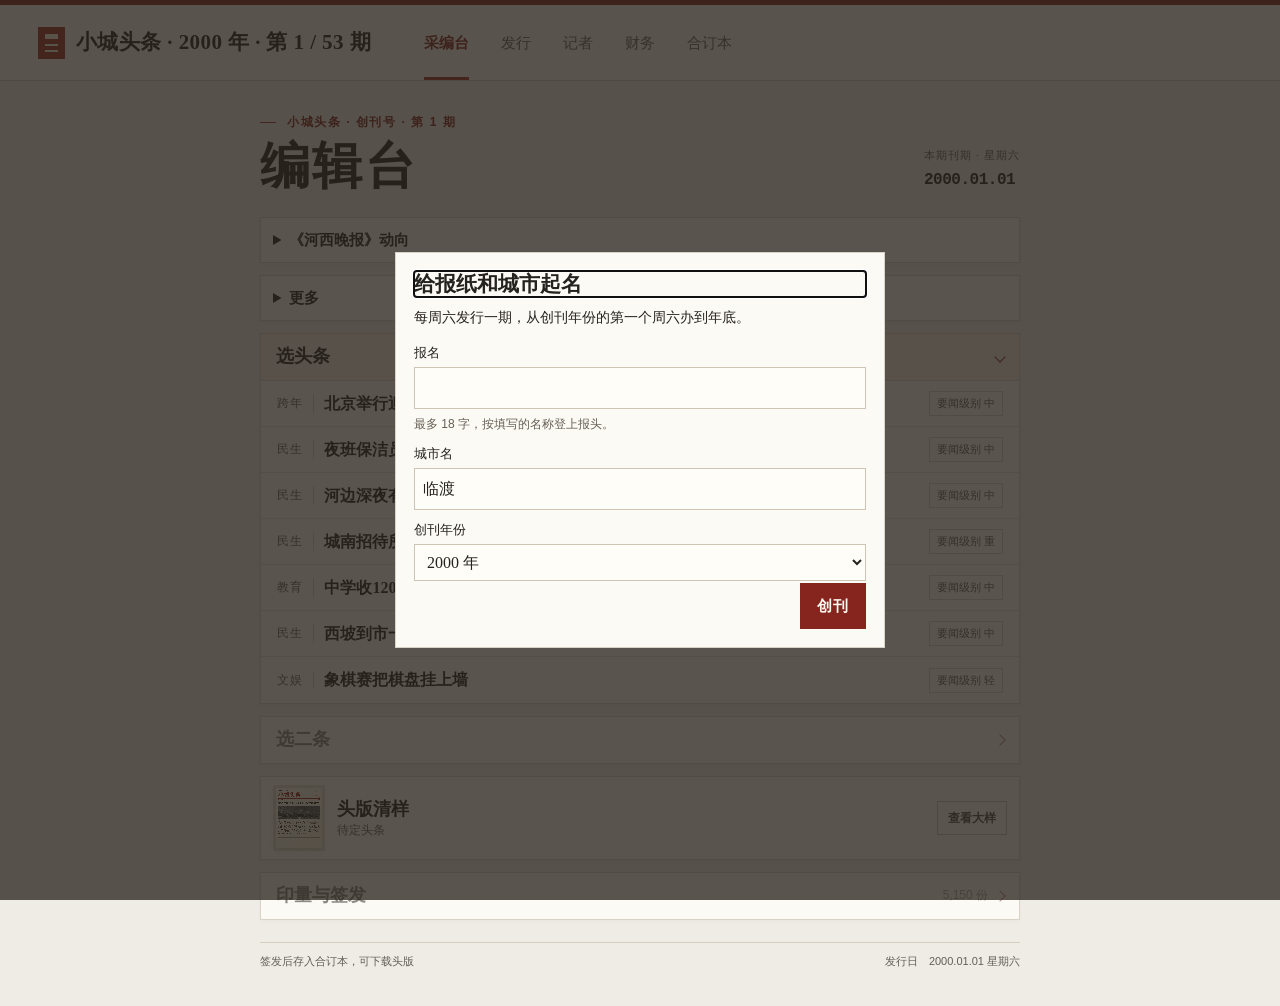
==== commit 24af7d2d: "发布第六轮 A 手机采编体验与报社文案 对应已验收的本地源码 cfe678389d2a6e20077dcafdb664bed6030414ab。" ====
--- a/index.html
+++ b/index.html
@@ -2,7 +2,7 @@
 <html lang="zh-CN">
 <head>
 <meta charset="utf-8">
-<meta name="viewport" content="width=device-width, initial-scale=1, viewport-fit=cover">
+<meta name="viewport" content="width=device-width, initial-scale=1, maximum-scale=1, user-scalable=no, viewport-fit=cover">
 <meta name="theme-color" content="#eeece5">
 <meta name="description" content="从 2000 年起，每周六出版一张地方小报。">
 <title>小城头条</title>
@@ -15,8 +15,7 @@
     <div class="brand"><span class="brand-mark" aria-hidden="true"><i></i><i></i><i></i></span><span id="progress"><span id="masthead-name"></span><span id="masthead-issue"></span></span></div>
     <div class="workbar">
       <div id="desk-shortcuts" class="desk-shortcuts" hidden>
-        <button type="button" class="soft" data-action="open-proof">查看大样 ↗</button>
-        <button type="button" class="soft accent" data-action="show-print">印刷安排 ↓</button>
+        <button id="desk-primary" type="button" class="issue"></button>
       </div>
       <nav class="appnav" aria-label="工作区">
         <button type="button" data-view="desk">采编台</button>
@@ -33,7 +32,7 @@
 <dialog id="paper-dialog" aria-labelledby="paper-dialog-title">
   <header class="dialog-head">
     <h2 id="paper-dialog-title">头版大样</h2>
-    <div class="dialog-actions"><a class="soft export-link" data-download aria-disabled="true">下载 PNG</a>
+    <div class="dialog-actions"><a class="soft export-link" data-download aria-disabled="true">下载头版</a>
       <button class="proof-zoom" type="button" data-action="zoom-proof" aria-pressed="false" aria-controls="paper-viewport">放大</button>
       <button type="button" data-action="close-proof" autofocus>关闭</button></div>
   </header>
@@ -43,17 +42,17 @@
 </dialog>
 <dialog id="restart-dialog" aria-labelledby="restart-title">
   <form method="dialog" class="restart-form">
-    <h2 id="restart-title">重开试玩</h2>
-    <p>新一局将从创刊号开始，并替换当前的试玩进度和合订本。</p>
-    <div><button type="submit" value="cancel" autofocus>取消</button>
-      <button type="submit" value="restart" class="issue">开始新一局</button></div>
+    <h2 id="restart-title">重新创刊</h2>
+    <p>重新创刊将清掉现有的发行记录和合订本，从第一期办起。</p>
+    <div class="form-actions"><button type="submit" value="cancel" autofocus>取消</button>
+      <button type="submit" value="restart" class="issue">重新创刊</button></div>
   </form>
 </dialog>
 <dialog id="city-dialog" aria-labelledby="city-title">
   <form id="city-form" class="restart-form">
-    <h2 id="city-title">给报纸和城市起名</h2>
+    <h2 id="city-title" tabindex="-1" autofocus>给报纸和城市起名</h2>
     <p>每周六发行一期，从创刊年份的第一个周六办到年底。</p>
-    <label class="city-field">报名 <input id="paper-name" autocomplete="off" aria-describedby="paper-name-hint" required autofocus></label>
+    <label class="city-field">报名 <input id="paper-name" autocomplete="off" aria-describedby="paper-name-hint" required></label>
     <small id="paper-name-hint" class="field-hint">最多 18 字，按填写的名称登上报头。</small>
     <label class="city-field">城市名 <input id="city-name" maxlength="8" autocomplete="off" required></label>
     <label class="city-field" id="year-field">创刊年份 <select id="campaign-year" required>
@@ -61,18 +60,20 @@
       <option value="2002">2002 年</option><option value="2003">2003 年</option>
     </select></label>
     <span class="form-status" id="city-error" aria-live="polite"></span>
-    <div><button type="button" data-action="close-city">取消</button><button type="submit" id="city-submit" class="issue">开始新一局</button></div>
+    <div class="form-actions"><button type="button" data-action="close-city">取消</button><button type="submit" id="city-submit" class="issue">创刊</button></div>
   </form>
 </dialog>
 <dialog id="original-dialog" aria-labelledby="original-title">
   <form id="original-form" class="restart-form">
-    <h2 id="original-title">写原创稿</h2>
-    <label class="city-field">新闻类别 <select id="original-topic"></select></label>
-    <label class="city-field">稿件标题 <input id="original-headline" autocomplete="off" required autofocus></label>
-    <label class="city-field">正文 <textarea id="original-body" rows="8" aria-describedby="original-hint" required></textarea></label>
-    <small id="original-hint" class="field-hint">标题最多 28 字，正文最多 420 字、6 段。排为头版副稿时正文最多 105 字。</small>
-    <span class="form-status" id="original-error" aria-live="polite"></span>
-    <div><button class="soft delete-original" type="button" data-action="delete-original" hidden>删除草稿</button>
+    <header class="original-header"><h2 id="original-title" tabindex="-1" autofocus>写原创稿</h2></header>
+    <div class="original-fields">
+      <label class="city-field">栏目 <select id="original-topic"></select></label>
+      <label class="city-field">稿件标题 <input id="original-headline" autocomplete="off" required></label>
+      <label class="city-field">正文 <textarea id="original-body" rows="8" aria-describedby="original-hint" required></textarea></label>
+      <small id="original-hint" class="field-hint">标题最多 28 字，正文最多 420 字、6 段。排为头版二条时正文最多 105 字。</small>
+      <span class="form-status" id="original-error" aria-live="polite"></span>
+    </div>
+    <div class="form-actions"><button class="soft delete-original" type="button" data-action="delete-original" hidden>删除草稿</button>
       <button type="button" data-action="close-original">取消</button>
       <button type="submit" class="issue">保存草稿</button></div>
   </form>
@@ -82,7 +83,7 @@
   <form method="dialog" class="restart-form">
     <h2 id="risk-title">签发前还有材料待核</h2>
     <p id="risk-copy"></p>
-    <div><button type="submit" value="cancel" autofocus>回到采编台</button>
+    <div class="form-actions"><button type="submit" value="cancel" autofocus>回到采编台</button>
     <button type="submit" value="publish" class="issue">仍然签发</button></div>
   </form>
 </dialog>
@@ -90,7 +91,7 @@
   <form method="dialog" class="restart-form">
     <h2 id="reprint-title">财务老周来电</h2>
     <p id="reprint-reserve-copy"></p>
-    <div><button type="submit" value="cancel" autofocus>回去改补印单</button>
+    <div class="form-actions"><button type="submit" value="cancel" autofocus>回去改补印单</button>
       <button type="submit" value="confirm" class="issue">照单补印</button></div>
   </form>
 </dialog>
--- a/style.css
+++ b/style.css
@@ -9,14 +9,20 @@
   --serif: "Songti SC", "Noto Serif SC", "STSong", "SimSun", serif;
   --sans: "PingFang SC", "Noto Sans SC", "Microsoft YaHei", sans-serif;
   --mono: "IBM Plex Mono", "SF Mono", Menlo, monospace;
+  --safe-top: env(safe-area-inset-top, 0px);
+  --safe-bottom: env(safe-area-inset-bottom, 0px);
+  --dialog-top: max(12px, var(--safe-top));
+  --dialog-bottom: max(12px, var(--safe-bottom));
 }
 * { box-sizing: border-box; }
+html, body { touch-action: manipulation; }
 body { margin: 0; color: var(--ink); -webkit-font-smoothing: antialiased; }
 h1, h2, h3, p, figure { margin: 0; }
 a { color: inherit; }
 button { font: inherit; }
+:is(input, textarea, select) { font: inherit; font-size: 16px; }
 .game { background: var(--ground); font: 15px/1.55 var(--sans); }
-.appbar { background: #f9f7f0; border-top: 5px solid var(--red-dark); border-bottom: 1px solid #d1c9bb; }
+.appbar { padding-top: var(--safe-top); background: #f9f7f0; border-top: 5px solid var(--red-dark); border-bottom: 1px solid #d1c9bb; }
 .appbar-inner { max-width: 1350px; margin: auto; padding: 0 38px; min-height: 75px; display: flex; align-items: center; gap: 53px; }
 .brand { font: 800 21px/1.25 var(--serif); letter-spacing: .02em; display: flex; align-items: center; gap: 11px; }
 #progress { min-width: 0; overflow-wrap: anywhere; }
@@ -26,7 +32,7 @@
 .brand-mark i:first-child { height: 5px; margin-bottom: 3px; }
 .appnav { display: flex; align-items: stretch; align-self: stretch; gap: 32px; color: var(--muted); white-space: nowrap; }
 .workbar { display: flex; align-self: stretch; }
-.desk-shortcuts, .archive-picker, .archive-meta, .proof-zoom { display: none; }
+.desk-shortcuts, .archive-picker, .archive-meta { display: none; }
 .game-main { max-width: 1350px; margin: auto; padding: 32px 38px 36px; }
 .page-title { display: flex; justify-content: space-between; align-items: end; margin-bottom: 24px; gap: 20px; }
 .edition-line { color: var(--red-dark); font-size: 12px; letter-spacing: .13em; font-weight: 650; display: flex; align-items: center; gap: 11px; margin-bottom: 8px; }
@@ -41,18 +47,38 @@
 .shift .deadline { color: var(--red-dark); }
 .workspace { display: grid; grid-template-columns: minmax(0,1fr) minmax(360px, .64fr); gap: 24px; align-items: start; }
 .column { min-width: 0; }
+.desk-flow { display: grid; grid-template-columns: minmax(0, 1fr); gap: 12px; max-width: 760px; margin-inline: auto; }
+.game-main:has(.desk-flow) :is(.page-title, .guide-note, .game-footer) { max-width: 760px; margin-inline: auto; }
+.step-heading button { display: flex; align-items: center; gap: 8px; width: 100%; min-height: 46px; padding: 9px 15px; border: 0; background: transparent; color: var(--ink); text-align: left; font: 750 18px/1.3 var(--serif); }
+.step-heading button span { min-width: 0; flex: 1; overflow: hidden; white-space: nowrap; text-overflow: ellipsis; }
+.step-heading button small { font: 12px var(--sans); color: var(--muted); white-space: nowrap; }
+.step-heading button::after { content: ''; width: 7px; height: 7px; border-right: 1px solid var(--red-dark); border-bottom: 1px solid var(--red-dark); transform: rotate(-45deg); }
+.step-heading button[aria-expanded="true"]::after { transform: rotate(45deg); }
+.current-step .step-heading { border-bottom: 1px solid var(--line); background: #f3e9de; }
+.step-actions { padding: 10px 12px; border-top: 1px solid var(--line); }
+.desk-disclosure > summary, .receipt-detail > summary { cursor: pointer; color: var(--ink); font-weight: 700; align-content: center; }
+.desk-disclosure > summary { padding: 8px 12px; min-height: 44px; }
+.desk-disclosure[open] > summary { border-bottom: 1px solid var(--line); }
+.desk-disclosure > p, .desk-options { padding: 9px 12px; }
+.receipt-detail[open] > summary { margin-bottom: 6px; }
+.desk-proof { display: grid; grid-template-columns: 52px minmax(0, 1fr) auto; align-items: center; gap: 12px; padding: 8px 12px; }
+.desk-proof h2 { font: 750 18px/1.35 var(--serif); }
+.desk-proof p { overflow: hidden; text-overflow: ellipsis; white-space: nowrap; color: var(--muted); font-size: 12px; }
+.desk-proof-thumb { background: #e6e0d5; padding: 3px; }
+.desk-proof-thumb .proof-loading { font-size: 8px; }
 .panel { background: var(--sheet); border: 1px solid var(--line); box-shadow: 0 2px 4px #30271906; }
 .panel-heading { min-height: 57px; padding: 14px 21px 13px; border-bottom: 1px solid var(--line); display: flex; align-items: center; justify-content: space-between; gap: 12px; }
 .panel-heading h2 { font: 750 23px/1.1 var(--serif); letter-spacing: .07em; }
 .panel-heading p, .proof-link { color: var(--muted); font-size: 12px; white-space: nowrap; }
 .proof-link { text-underline-offset: 4px; }
-.lead { display: grid; grid-template-columns: 65px 1fr auto; align-items: center; gap: 16px; padding: 16px 20px; min-height: 98px; border-bottom: 1px solid #e3ddd3; }
+.lead { display: grid; grid-template-columns: auto minmax(0, 1fr) auto; align-items: center; gap: 10px; min-height: 46px; padding: 8px 16px; width: 100%; color: inherit; text-align: left; background: transparent; border: 0; border-bottom: 1px solid #e3ddd3; }
 .lead:last-child { border-bottom: 0; }
+.lead:hover { background: #f7f0e8; }
 .lead.selected { background: #f4eae1; box-shadow: inset 3px 0 var(--red); }
+.lead strong { font: 750 16px/1.35 var(--serif); overflow-wrap: anywhere; }
+.lead .desk { min-width: 0; }
 .desk { font-size: 12px; color: var(--muted); letter-spacing: .1em; padding-right: 10px; border-right: 1px solid #d9d0c4; }
 .lead.selected .desk { color: var(--red-dark); }
-.lead h3 { font: 750 21px/1.3 var(--serif); margin: 0 0 4px; }
-.lead p { font-size: 12px; color: var(--muted); }
 .flag { border: 1px solid #dcd3c6; color: #625c50; padding: 3px 7px; font-size: 11px; white-space: nowrap; align-self: center; }
 .flag.red { color: var(--red-dark); border-color: #bb7767; }
 .plan { margin-top: 18px; }
@@ -75,12 +101,6 @@
 :is(button, input, select, summary, a, .paper-viewport):focus-visible { outline: 2px solid #ac4d3a; outline-offset: 2px; }
 button:disabled { cursor: default; opacity: .52; }
 .page-title .week-note { margin-top: 9px; color: var(--muted); font-size: 13px; }
-.lead { width: 100%; color: inherit; font: inherit; text-align: left; background: transparent; border: 0; border-bottom: 1px solid #e3ddd3; }
-.lead:hover { background: #f7f0e8; }
-.lead.selected { background: #f4eae1; }
-.lead h3 { overflow-wrap: anywhere; }
-.lead .desk { min-width: 0; }
-.library-labels { display: flex; flex-wrap: wrap; gap: 4px 12px; margin-top: 6px; color: #5e4b3c; font-size: 11px; font-weight: 700; }
 .library-copy summary { cursor: pointer; font-weight: 700; }
 .library-copy details p { margin-top: 8px; line-height: 1.65; }
 .report { padding: 13px 20px 15px; border-top: 1px solid var(--line); background: #f7f3ea; }
@@ -89,9 +109,7 @@
 .report p { font-size: 13px; line-height: 1.65; margin-top: 6px; color: var(--muted); }
 .report-text { border-left: 2px solid #b67b69; margin-top: 9px; padding-left: 9px; }
 .report-buttons { display: flex; gap: 7px; flex-wrap: wrap; }
-.desk-tools, .cover-controls { padding: 9px 16px; border-bottom: 1px solid var(--line); align-items: center; }
-.cover-controls p { margin-top: 5px; }
-.original-copy p, .lead p { overflow-wrap: anywhere; }
+.original-copy p { overflow-wrap: anywhere; }
 .soft, .proof-link { border: 1px solid #cfc4b4; background: #fcfaf4; color: #4e473e; padding: 5px 10px; min-height: 34px; font-size: 12px; font-weight: 600; white-space: nowrap; }
 .soft:hover, .proof-link:hover { border-color: var(--red); color: var(--red-dark); }
 .soft.accent { background: #f4e7dc; color: var(--red-dark); border-color: #c18c7d; }
@@ -152,7 +170,7 @@
 .blank p { color: var(--muted); margin-bottom: 12px; }
 .summary-topline { margin-top: 12px; font-size: 14px; color: var(--muted); }
 .feedback {
-  position: fixed; z-index: 9; inset: auto 18px max(18px, env(safe-area-inset-bottom)) auto;
+  position: fixed; z-index: 9; inset: auto 18px max(18px, var(--safe-bottom)) auto;
   max-width: min(450px, calc(100% - 36px)); padding: 10px 14px; border-left: 3px solid #d9aa63;
   background: #39362b; color: #fff9e9; box-shadow: 0 3px 14px #29201735; font: 600 13px/1.55 var(--sans);
   opacity: 0; pointer-events: none; overflow-wrap: anywhere;
@@ -166,7 +184,7 @@
 }
 #proof[data-ready] + .proof-loading { display: none; }
 .export-link[aria-disabled="true"]:not([hidden])::after { content: " · 准备中"; }
-#paper-dialog { width: min(860px, calc(100% - 22px)); max-height: calc(100dvh - 24px); padding: 0; border: 1px solid var(--line); background: #e6e0d5; color: var(--ink); }
+#paper-dialog { width: min(860px, calc(100% - 22px)); max-height: calc(100dvh - var(--dialog-top) - var(--dialog-bottom)); padding: 0; border: 1px solid var(--line); background: #e6e0d5; color: var(--ink); }
 #paper-dialog[open] { display: flex; flex-direction: column; }
 .game dialog::backdrop { background: #27221bc2; }
 .dialog-head { flex: none; background: var(--sheet); border-bottom: 1px solid var(--line); padding: 10px 14px; display: flex; align-items: center; justify-content: space-between; flex-wrap: wrap; gap: 6px; }
@@ -176,12 +194,13 @@
 .export-link { display: inline-flex; align-items: center; text-decoration: none; }
 .export-link[hidden] { display: none; }
 .export-link[aria-disabled="true"] { opacity: .72; pointer-events: none; }
-.paper-viewport { min-height: 0; overflow: auto; overscroll-behavior: contain; }
+.paper-viewport { min-height: 0; overflow: auto; overscroll-behavior: contain; touch-action: pan-x pan-y; }
+.paper-viewport.zoomed #large-proof { width: max(800px, 150%); }
 #large-proof { width: calc(100% - 20px); height: auto; display: block; margin: 10px; }
 #large-proof:not([data-ready]) { visibility: hidden; }
-#restart-dialog, #reprint-dialog { width: min(400px, calc(100% - 30px)); padding: 18px; color: var(--ink); background: var(--sheet); border: 1px solid var(--line); max-height: calc(100dvh - 25px); }
+#restart-dialog, #reprint-dialog { width: min(400px, calc(100% - 30px)); padding: 18px; color: var(--ink); background: var(--sheet); border: 1px solid var(--line); max-height: calc(100dvh - var(--dialog-top) - var(--dialog-bottom)); }
 .restart-form p { margin: 10px 0 15px; font: 14px/1.55 var(--sans); }
-.restart-form > div { display: flex; flex-wrap: wrap; gap: 8px; justify-content: flex-end; }
+.form-actions { display: flex; flex-wrap: wrap; gap: 8px; justify-content: flex-end; }
 .restart-form .issue { margin-left: 0; }
 @media (max-width: 890px) {
   .appbar-inner { padding-inline: 22px; gap: 26px; }
@@ -198,11 +217,6 @@
   .panel-heading { padding-inline: 12px; }
   .panel-heading h2 { font-size: 20px; }
   .panel-heading p { font-size: 11px; }
-  .lead { padding: 12px; min-height: 88px; grid-template-columns: minmax(0,1fr) auto; gap: 5px 9px; }
-  .lead > div { grid-column: 1 / -1; grid-row: 2; }
-  .lead .desk { border-right: 0; }
-  .lead .flag { grid-column: 2; grid-row: 1; padding: 1px 5px; }
-  .lead h3 { font-size: 17px; }
   .report { padding-inline: 12px; }
   .plan-body { display: grid; grid-template-columns: 1fr 1fr; gap: 12px; padding-inline: 12px; }
   .plan-metric input { width: 88px; font-size: 20px; }
@@ -214,7 +228,7 @@
   .stands th, .stands td { padding-inline: 2px; }
 }
 
-.report-buttons select { font: 12px var(--sans); border: 1px solid #cfc4b4; color: var(--ink); background: var(--sheet); padding: 5px; }
+.report-buttons select { font: 16px var(--sans); border: 1px solid #cfc4b4; color: var(--ink); background: var(--sheet); padding: 5px; }
 .desk-quip { color: #812e23 !important; font-family: var(--serif); }
 .warn-copy { color: #812e23 !important; }
 .plan-metric .money { font-size: 18px; }
@@ -246,8 +260,9 @@
   35% { opacity: 1; }
   100% { transform: translateY(-12px); opacity: 0; }
 }
-#city-dialog, #risk-dialog, #original-dialog { width: min(490px, calc(100% - 25px)); padding: 18px; border: 1px solid var(--line); background: var(--sheet); color: var(--ink); max-height: calc(100dvh - 25px); }
+#city-dialog, #risk-dialog, #original-dialog { width: min(490px, calc(100% - 25px)); padding: 18px; border: 1px solid var(--line); background: var(--sheet); color: var(--ink); max-height: calc(100dvh - var(--dialog-top) - var(--dialog-bottom)); }
 #original-dialog { width: min(590px, calc(100% - 25px)); }
+.original-fields { padding-bottom: 8px; }
 .city-field { display: grid; gap: 5px; margin: 11px 0 2px; font: 13px var(--sans); }
 .city-field[hidden] { display: none; }
 .city-field :is(input, select, textarea) { min-width: 0; font: 16px/1.5 var(--serif); border: 1px solid #cfc4b4; background: #fffdf7; color: var(--ink); padding: 8px; }
@@ -258,23 +273,26 @@
 .delete-original { margin-right: auto; }
 .form-status { min-height: 18px; color: var(--red-dark); font: 12px var(--sans); }
 @media (max-width: 720px) {
-  html { scroll-padding-block: 12px calc(114px + env(safe-area-inset-bottom)); }
-  .game { --workbar-height: calc(51px + env(safe-area-inset-bottom)); }
-  .game:has(.desk-shortcuts:not([hidden])) { --workbar-height: calc(104px + env(safe-area-inset-bottom)); }
-  .appbar-inner { display: block; min-height: 0; padding: calc(9px + env(safe-area-inset-top)) max(14px, env(safe-area-inset-right)) 9px max(14px, env(safe-area-inset-left)); }
+  html { scroll-padding-block: calc(12px + var(--safe-top)) calc(114px + var(--safe-bottom)); }
+  .game { --workbar-height: calc(51px + var(--safe-bottom)); }
+  .game:has(.desk-shortcuts:not([hidden])) { --workbar-height: calc(104px + var(--safe-bottom)); }
+  .appbar-inner { display: block; min-height: 0; padding: 9px max(14px, env(safe-area-inset-right)) 9px max(14px, env(safe-area-inset-left)); }
   .brand { font-size: 17px; gap: 8px; }
   .brand-mark { width: 22px; height: 27px; }
   .brand-mark i { width: 9px; }
   #progress { display: flex; align-items: baseline; flex-wrap: wrap; gap: 2px 9px; }
   #masthead-issue { font: 12px/1.5 var(--sans); color: var(--muted); }
   #masthead-issue::before { content: none; }
-  .workbar { position: fixed; z-index: 5; inset: auto 0 0; display: block; padding: 0 env(safe-area-inset-right) env(safe-area-inset-bottom) env(safe-area-inset-left); background: var(--sheet); box-shadow: 0 -2px 14px #30271917; }
+  .workbar { position: fixed; z-index: 5; inset: auto 0 0; display: block; padding: 0 env(safe-area-inset-right) var(--safe-bottom) env(safe-area-inset-left); background: var(--sheet); box-shadow: 0 -2px 14px #30271917; }
   .appnav { display: grid; grid-template-columns: repeat(5, minmax(0, 1fr)); gap: 0; border-top: 1px solid var(--line); }
   .game .appnav button { justify-content: center; min-height: 50px; font-size: 13px; }
   .appnav button.current { background: #f4eae1; }
   .appnav button.current::after { inset: 0 8px auto; height: 2px; }
   .appnav button:focus-visible { outline-offset: -4px; }
-  .desk-shortcuts:not([hidden]) { display: grid; grid-template-columns: 1fr 1fr; gap: 8px; padding: 4px 12px; border-top: 1px solid var(--line); }
+  .desk-shortcuts:not([hidden]) { display: grid; padding: 4px 12px; border-top: 1px solid var(--line); }
+  .desk-shortcuts .issue { margin: 0; padding-block: 8px; }
+  .game:has(:is(input, textarea, select):focus, #original-dialog[open]) :is(.workbar, .feedback) { visibility: hidden; }
+  html:has(#original-dialog[open]) { overflow: hidden; }
   .game-main { padding: 20px max(12px, env(safe-area-inset-right)) calc(20px + var(--workbar-height)) max(12px, env(safe-area-inset-left)); }
   .workspace { gap: 16px; }
   .game :is(button, input, select, textarea, summary, .export-link) { min-height: 44px; }
@@ -285,7 +303,7 @@
   .game select { min-height: 44px; min-width: 0; font-size: 16px; }
   .game .dialog-head button { min-height: 44px; }
   .library-copy summary, .report-details summary, .annual-awards summary { align-content: center; }
-  .lead p, .report p { font-size: 14px; }
+  .report p { font-size: 14px; }
   .guide-note { position: static; }
   .manage-row { align-items: flex-start; flex-wrap: wrap; }
   .manage-row .report-buttons { flex-basis: 100%; justify-content: flex-start; }
@@ -299,12 +317,30 @@
   .archive-picker select { width: 100%; text-overflow: ellipsis; }
   .archive-meta { display: block; padding: 8px 12px; color: var(--muted); font-size: 13px; }
   .archive-actions { padding: 8px 12px 12px; }
-  .proof-zoom { display: inline-block; }
-  .paper-viewport.zoomed #large-proof { width: 800px; }
   .dialog-head { padding: 6px 9px; }
   .dialog-head h2 { font-size: 18px; }
   .dialog-actions .export-link[aria-disabled="true"]:not([hidden])::after { content: none; }
-  .game dialog { max-height: calc(100dvh - max(13px, env(safe-area-inset-top)) - max(13px, env(safe-area-inset-bottom))); }
+  .game dialog { inset-block: var(--dialog-top) var(--dialog-bottom); }
+  #city-dialog[open], #original-dialog[open] { position: fixed; margin: 0 auto; }
+  #city-dialog[open] {
+    inset: calc(var(--visible-top, 0px) + var(--dialog-top)) 0 auto;
+    max-height: calc(var(--visible-height, 100dvh) - var(--dialog-top) - var(--dialog-bottom));
+    overscroll-behavior: contain;
+  }
+  #original-dialog[open] {
+    inset: var(--visible-top, 0px) 0 auto;
+    width: 100%; max-width: none; height: var(--visible-height, 100dvh); max-height: none;
+    border: 0; padding: 0; overflow: hidden;
+  }
+  #original-form { display: grid; grid-template-rows: auto minmax(0, 1fr) auto; height: 100%; }
+  :is(.original-header, .original-fields, #original-form .form-actions) { padding-inline: max(16px, env(safe-area-inset-left)) max(16px, env(safe-area-inset-right)); }
+  .original-header { padding-block: calc(12px + var(--safe-top)) 12px; border-bottom: 1px solid var(--line); }
+  .original-fields { padding-block: 2px 12px; overflow: auto; overscroll-behavior: contain; }
+  #original-form .form-actions { padding-block: 8px max(10px, var(--safe-bottom)); border-top: 1px solid var(--line); }
+  #original-body { min-height: 7em; }
+  .lead { padding-inline: 9px; gap: 6px; }
+  .lead .desk { padding-right: 0; border: 0; }
+  .lead .flag { padding: 1px 5px; font-size: 10px; }
   .receipt-grid { grid-template-columns: repeat(3, minmax(0, 1fr)); gap: 8px; }
   .receipt-grid strong { font-size: clamp(15px, 4.5vw, 21px); white-space: nowrap; }
   .sales-number strong { font-size: clamp(38px, 12vw, 52px); }
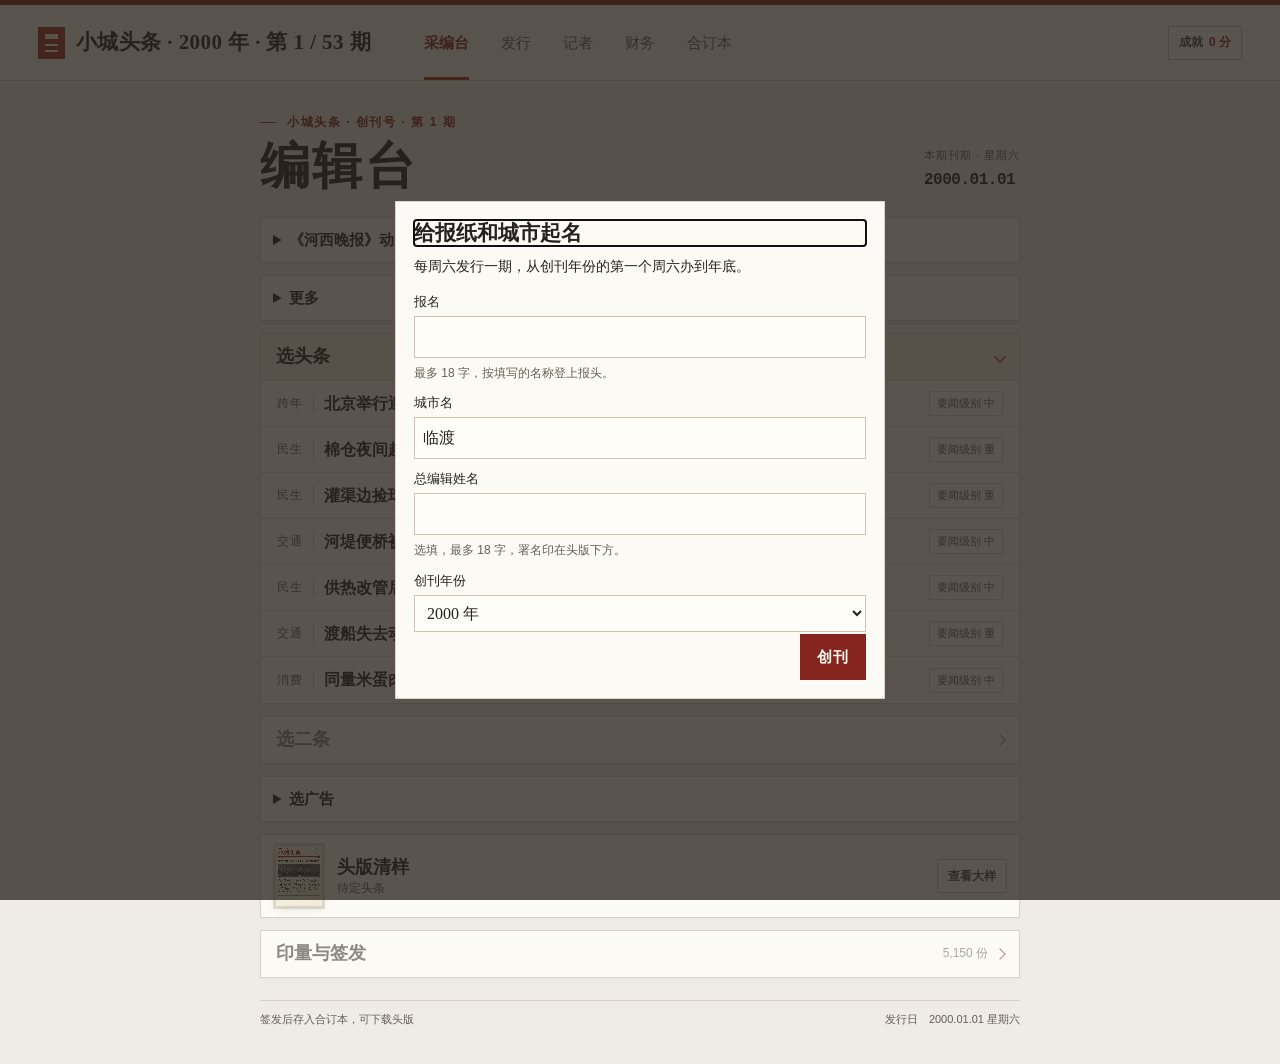
==== commit 5d98c4db: "发布总编辑署名、采编台翻期和成就积分 对应已验收的本地提交 28febb23d4418ac2c02159eb8612c4b334725c3b。Pages 入口为本次更新资源带上版本参数。" ====
--- a/index.html
+++ b/index.html
@@ -7,7 +7,7 @@
 <meta name="description" content="从 2000 年起，每周六出版一张地方小报。">
 <title>小城头条</title>
 <link rel="icon" type="image/x-icon" sizes="16x16 32x32 48x48 64x64" href="favicon.ico">
-<link rel="stylesheet" href="style.css">
+<link rel="stylesheet" href="style.css?v=28febb2">
 </head>
 <body class="game">
 <header class="appbar">
@@ -25,6 +25,7 @@
         <button type="button" data-view="archive">合订本</button>
       </nav>
     </div>
+    <button id="achievements-button" class="soft" type="button" data-action="open-achievements" aria-haspopup="dialog">成就 <strong id="points-total">0 分</strong></button>
   </div>
 </header>
 <main id="app" class="game-main"></main>
@@ -40,10 +41,17 @@
     <canvas id="large-proof" role="img" aria-label="头版大样"></canvas>
   </div>
 </dialog>
+<dialog id="achievements-dialog" aria-labelledby="achievements-title">
+  <header class="dialog-head">
+    <h2 id="achievements-title">报社成就</h2>
+    <button type="button" data-action="close-achievements" autofocus>关闭</button>
+  </header>
+  <div id="achievement-content" class="achievement-content"></div>
+</dialog>
 <dialog id="restart-dialog" aria-labelledby="restart-title">
   <form method="dialog" class="restart-form">
     <h2 id="restart-title">重新创刊</h2>
-    <p>重新创刊将清掉现有的发行记录和合订本，从第一期办起。</p>
+    <p>重新创刊将从第一期办起，现有的发行记录、合订本、成就和积分会清空。</p>
     <div class="form-actions"><button type="submit" value="cancel" autofocus>取消</button>
       <button type="submit" value="restart" class="issue">重新创刊</button></div>
   </form>
@@ -55,6 +63,8 @@
     <label class="city-field">报名 <input id="paper-name" autocomplete="off" aria-describedby="paper-name-hint" required></label>
     <small id="paper-name-hint" class="field-hint">最多 18 字，按填写的名称登上报头。</small>
     <label class="city-field">城市名 <input id="city-name" maxlength="8" autocomplete="off" required></label>
+    <label class="city-field">总编辑姓名 <input id="editor-name" autocomplete="off" aria-describedby="editor-name-hint"></label>
+    <small id="editor-name-hint" class="field-hint">选填，最多 18 字，署名印在头版下方。</small>
     <label class="city-field" id="year-field">创刊年份 <select id="campaign-year" required>
       <option value="2000">2000 年</option><option value="2001">2001 年</option>
       <option value="2002">2002 年</option><option value="2003">2003 年</option>
@@ -101,8 +111,8 @@
 <script src="editorial.js"></script>
 <script src="followups.js"></script>
 <script src="pressure.js"></script>
-<script src="model.js"></script>
-<script src="paper.js"></script>
-<script src="game.js"></script>
+<script src="model.js?v=28febb2"></script>
+<script src="paper.js?v=28febb2"></script>
+<script src="game.js?v=28febb2"></script>
 </body>
 </html>
--- a/style.css
+++ b/style.css
@@ -24,7 +24,7 @@
 .game { background: var(--ground); font: 15px/1.55 var(--sans); }
 .appbar { padding-top: var(--safe-top); background: #f9f7f0; border-top: 5px solid var(--red-dark); border-bottom: 1px solid #d1c9bb; }
 .appbar-inner { max-width: 1350px; margin: auto; padding: 0 38px; min-height: 75px; display: flex; align-items: center; gap: 53px; }
-.brand { font: 800 21px/1.25 var(--serif); letter-spacing: .02em; display: flex; align-items: center; gap: 11px; }
+.brand { font: 800 21px/1.25 var(--serif); letter-spacing: .02em; display: flex; align-items: center; gap: 11px; min-width: 0; }
 #progress { min-width: 0; overflow-wrap: anywhere; }
 #masthead-issue::before { content: ' · '; }
 .brand-mark { width: 27px; height: 32px; background: var(--red); display: grid; flex-shrink: 0; place-content: center; }
@@ -32,6 +32,8 @@
 .brand-mark i:first-child { height: 5px; margin-bottom: 3px; }
 .appnav { display: flex; align-items: stretch; align-self: stretch; gap: 32px; color: var(--muted); white-space: nowrap; }
 .workbar { display: flex; align-self: stretch; }
+#achievements-button { margin-left: auto; display: inline-flex; flex: none; align-items: center; gap: 6px; white-space: nowrap; }
+#points-total { color: var(--red-dark); }
 .desk-shortcuts, .archive-picker, .archive-meta { display: none; }
 .game-main { max-width: 1350px; margin: auto; padding: 32px 38px 36px; }
 .page-title { display: flex; justify-content: space-between; align-items: end; margin-bottom: 24px; gap: 20px; }
@@ -186,6 +188,19 @@
 .export-link[aria-disabled="true"]:not([hidden])::after { content: " · 准备中"; }
 #paper-dialog { width: min(860px, calc(100% - 22px)); max-height: calc(100dvh - var(--dialog-top) - var(--dialog-bottom)); padding: 0; border: 1px solid var(--line); background: #e6e0d5; color: var(--ink); }
 #paper-dialog[open] { display: flex; flex-direction: column; }
+#achievements-dialog { width: min(490px, calc(100% - 24px)); max-height: calc(100dvh - var(--dialog-top) - var(--dialog-bottom)); padding: 0; border: 1px solid var(--line); background: var(--sheet); color: var(--ink); }
+#achievements-dialog[open] { display: flex; flex-direction: column; }
+.achievement-content { min-height: 0; overflow: auto; overscroll-behavior: contain; }
+.achievement-total { padding: 12px 16px 14px; background: #f3e9de; border-bottom: 1px solid var(--line); }
+.achievement-total > strong { color: var(--red-dark); font: 750 29px/1.2 var(--serif); }
+.achievement-total p, .achievement-list p { color: var(--muted); font-size: 13px; margin-top: 3px; }
+.achievement-count { padding: 10px 16px 0; color: var(--muted); font-size: 12px; }
+.achievement-list { margin: 0; padding: 0 16px 8px; list-style: none; }
+.achievement-list li { display: flex; align-items: center; justify-content: space-between; gap: 12px; padding: 9px 0; border-bottom: 1px solid var(--line); }
+.achievement-list li:last-child { border-bottom: 0; }
+.achievement-list li > span { text-align: right; color: var(--muted); font-size: 12px; white-space: nowrap; }
+.achievement-list li.earned > span { color: var(--red-dark); }
+.achievement-list b { display: block; }
 .game dialog::backdrop { background: #27221bc2; }
 .dialog-head { flex: none; background: var(--sheet); border-bottom: 1px solid var(--line); padding: 10px 14px; display: flex; align-items: center; justify-content: space-between; flex-wrap: wrap; gap: 6px; }
 .dialog-actions { display: flex; flex-wrap: wrap; gap: 6px; }
@@ -276,7 +291,7 @@
   html { scroll-padding-block: calc(12px + var(--safe-top)) calc(114px + var(--safe-bottom)); }
   .game { --workbar-height: calc(51px + var(--safe-bottom)); }
   .game:has(.desk-shortcuts:not([hidden])) { --workbar-height: calc(104px + var(--safe-bottom)); }
-  .appbar-inner { display: block; min-height: 0; padding: 9px max(14px, env(safe-area-inset-right)) 9px max(14px, env(safe-area-inset-left)); }
+  .appbar-inner { display: grid; grid-template-columns: minmax(0, 1fr) auto; align-items: center; gap: 8px; min-height: 0; padding: 9px max(14px, env(safe-area-inset-right)) 9px max(14px, env(safe-area-inset-left)); }
   .brand { font-size: 17px; gap: 8px; }
   .brand-mark { width: 22px; height: 27px; }
   .brand-mark i { width: 9px; }
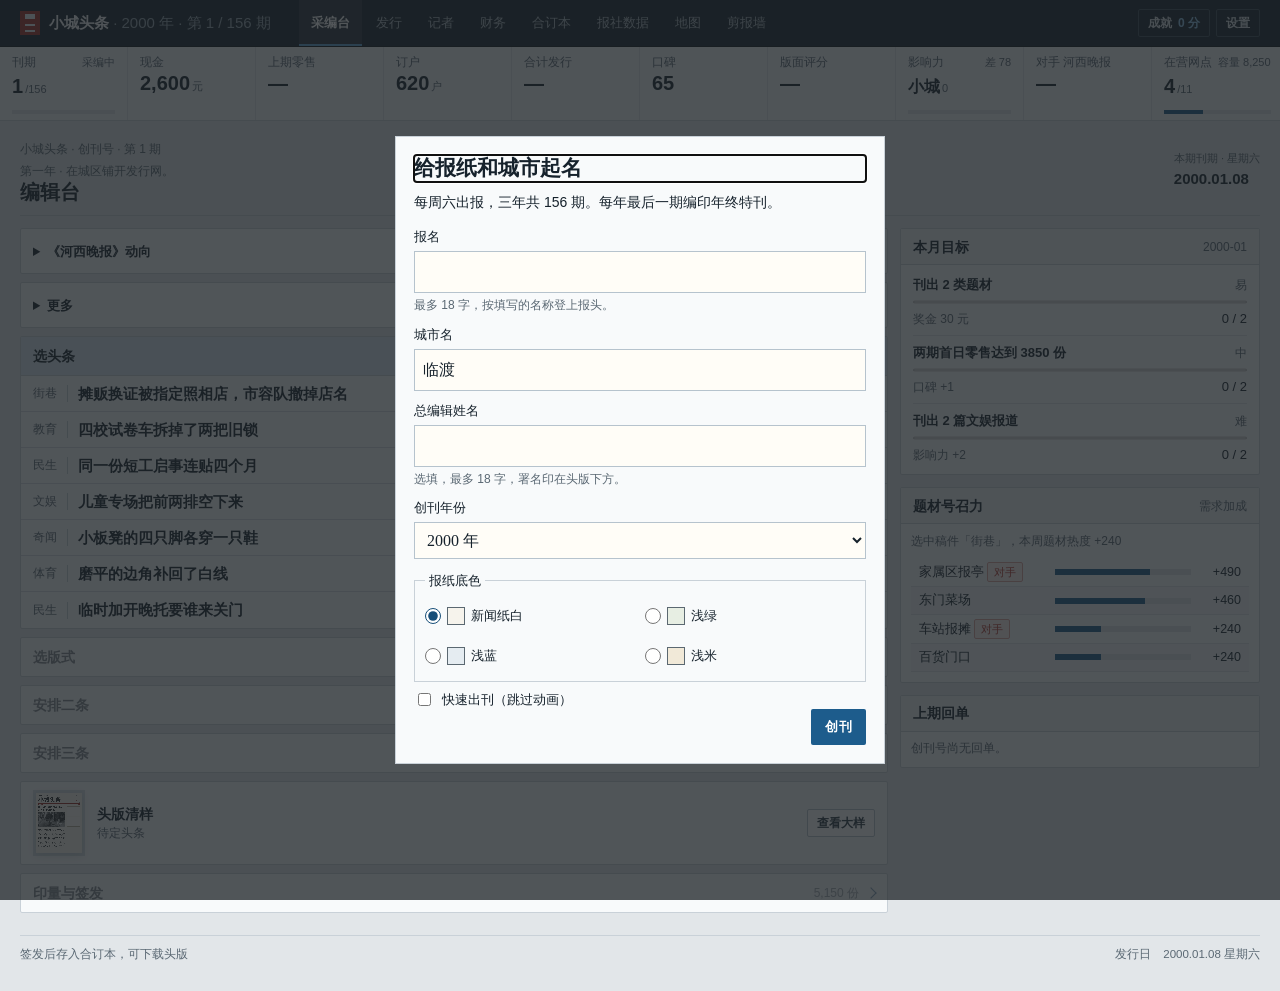
==== commit 00b24b0b: "第七轮：推出三年办报与发行经营 加入三版位与独立头版、648 篇稿库、三年 156 期、六边形发行地图、号外、例会、网点升级、记者成长、印厂设备、年终特刊与续档。随源码发布压缩印刷图。" ====
--- a/index.html
+++ b/index.html
@@ -2,12 +2,12 @@
 <html lang="zh-CN">
 <head>
 <meta charset="utf-8">
-<meta name="viewport" content="width=device-width, initial-scale=1, maximum-scale=1, user-scalable=no, viewport-fit=cover">
+<meta name="viewport" content="width=device-width, initial-scale=1, viewport-fit=cover">
 <meta name="theme-color" content="#eeece5">
 <meta name="description" content="从 2000 年起，每周六出版一张地方小报。">
 <title>小城头条</title>
 <link rel="icon" type="image/x-icon" sizes="16x16 32x32 48x48 64x64" href="favicon.ico">
-<link rel="stylesheet" href="style.css?v=28febb2">
+<link rel="stylesheet" href="style.css">
 </head>
 <body class="game">
 <header class="appbar">
@@ -23,13 +23,21 @@
         <button type="button" data-view="staff">记者</button>
         <button type="button" data-view="finance">财务</button>
         <button type="button" data-view="archive">合订本</button>
+        <button type="button" data-view="data">报社数据</button>
+        <button type="button" data-view="influence">地图</button>
+        <button type="button" data-view="clippings">剪报墙</button>
       </nav>
     </div>
-    <button id="achievements-button" class="soft" type="button" data-action="open-achievements" aria-haspopup="dialog">成就 <strong id="points-total">0 分</strong></button>
+    <div class="appbar-actions">
+      <button id="achievements-button" class="soft" type="button" data-action="open-achievements" aria-haspopup="dialog">成就 <strong id="points-total">0 分</strong></button>
+      <button id="settings-button" class="soft" type="button" data-action="city" aria-haspopup="dialog">设置</button>
+    </div>
   </div>
 </header>
+<div id="kpi-strip" class="kpi-strip" role="region" aria-label="经营看板"></div>
 <main id="app" class="game-main"></main>
 <div class="feedback" id="announcer" role="status" aria-atomic="true"></div>
+<dialog id="press-dialog" aria-labelledby="press-title"></dialog>
 <dialog id="paper-dialog" aria-labelledby="paper-dialog-title">
   <header class="dialog-head">
     <h2 id="paper-dialog-title">头版大样</h2>
@@ -48,6 +56,14 @@
   </header>
   <div id="achievement-content" class="achievement-content"></div>
 </dialog>
+<dialog id="resume-dialog" aria-labelledby="resume-title">
+  <div class="restart-form">
+    <h2 id="resume-title">继续上一局</h2>
+    <p id="resume-copy"></p>
+    <div class="form-actions"><button type="button" data-action="restart">重新开始</button>
+      <button type="button" class="issue" data-action="resume" autofocus>继续上一局</button></div>
+  </div>
+</dialog>
 <dialog id="restart-dialog" aria-labelledby="restart-title">
   <form method="dialog" class="restart-form">
     <h2 id="restart-title">重新创刊</h2>
@@ -59,7 +75,7 @@
 <dialog id="city-dialog" aria-labelledby="city-title">
   <form id="city-form" class="restart-form">
     <h2 id="city-title" tabindex="-1" autofocus>给报纸和城市起名</h2>
-    <p>每周六发行一期，从创刊年份的第一个周六办到年底。</p>
+    <p id="founding-plan">每周六出报，三年共 156 期。每年最后一期编印年终特刊。</p>
     <label class="city-field">报名 <input id="paper-name" autocomplete="off" aria-describedby="paper-name-hint" required></label>
     <small id="paper-name-hint" class="field-hint">最多 18 字，按填写的名称登上报头。</small>
     <label class="city-field">城市名 <input id="city-name" maxlength="8" autocomplete="off" required></label>
@@ -67,8 +83,9 @@
     <small id="editor-name-hint" class="field-hint">选填，最多 18 字，署名印在头版下方。</small>
     <label class="city-field" id="year-field">创刊年份 <select id="campaign-year" required>
       <option value="2000">2000 年</option><option value="2001">2001 年</option>
-      <option value="2002">2002 年</option><option value="2003">2003 年</option>
     </select></label>
+    <fieldset class="paper-stock-field"><legend>报纸底色</legend><div id="paper-stock-options"></div></fieldset>
+    <label class="quick-press"><input id="quick-press" type="checkbox"> 快速出刊（跳过动画）</label>
     <span class="form-status" id="city-error" aria-live="polite"></span>
     <div class="form-actions"><button type="button" data-action="close-city">取消</button><button type="submit" id="city-submit" class="issue">创刊</button></div>
   </form>
@@ -80,7 +97,7 @@
       <label class="city-field">栏目 <select id="original-topic"></select></label>
       <label class="city-field">稿件标题 <input id="original-headline" autocomplete="off" required></label>
       <label class="city-field">正文 <textarea id="original-body" rows="8" aria-describedby="original-hint" required></textarea></label>
-      <small id="original-hint" class="field-hint">标题最多 28 字，正文最多 420 字、6 段。排为头版二条时正文最多 105 字。</small>
+      <small id="original-hint" class="field-hint">标题最多 28 字，正文最多 420 字、6 段。排为二条、三条时，只印标题和导语。</small>
       <span class="form-status" id="original-error" aria-live="polite"></span>
     </div>
     <div class="form-actions"><button class="soft delete-original" type="button" data-action="delete-original" hidden>删除草稿</button>
@@ -111,8 +128,18 @@
 <script src="editorial.js"></script>
 <script src="followups.js"></script>
 <script src="pressure.js"></script>
-<script src="model.js?v=28febb2"></script>
-<script src="paper.js?v=28febb2"></script>
-<script src="game.js?v=28febb2"></script>
+<script src="feedback-config.js"></script>
+<script src="street-voices.js"></script>
+<script src="reader-mail.js"></script>
+<script src="city-benchmark.js"></script>
+<script src="issue-feedback.js"></script>
+<script src="model.js"></script>
+<script src="paper.js"></script>
+<script src="feedback-view.js"></script>
+<script src="city-map.js"></script>
+<script src="dashboard.js"></script>
+<script src="save-archive.js"></script>
+<script src="newsroom-view.js"></script>
+<script src="game.js"></script>
 </body>
 </html>
--- a/style.css
+++ b/style.css
@@ -1,18 +1,27 @@
 :root {
-  --ground: #eeece5;
-  --sheet: #fcfaf4;
-  --line: #d9d2c6;
-  --ink: #25231f;
-  --muted: #655f56;
-  --red: #a23228;
-  --red-dark: #85251e;
+  --ground: #e2e6e9;
+  --sheet: #f8fafb;
+  --line: #c9d1d8;
+  --ink: #16222c;
+  --muted: #5a6873;
+  --red: #1d5c8c;
+  --red-dark: #174e78;
   --serif: "Songti SC", "Noto Serif SC", "STSong", "SimSun", serif;
-  --sans: "PingFang SC", "Noto Sans SC", "Microsoft YaHei", sans-serif;
-  --mono: "IBM Plex Mono", "SF Mono", Menlo, monospace;
+  --sans: "PingFang SC", "Noto Sans SC", "Microsoft YaHei", "Source Han Sans SC", sans-serif;
+  --mono: var(--num);
   --safe-top: env(safe-area-inset-top, 0px);
   --safe-bottom: env(safe-area-inset-bottom, 0px);
   --dialog-top: max(12px, var(--safe-top));
   --dialog-bottom: max(12px, var(--safe-bottom));
+  --sheet-2: #eef2f4;
+  --line-soft: #dde3e8;
+  --accent: #1d5c8c;
+  --accent-soft: #dce8f2;
+  --brand: #a23228;
+  --up: #22784a;
+  --down: #b3382c;
+  --warn: #9a6410;
+  --num: "DIN Alternate", "DIN 2014", "Bahnschrift", "Roboto Condensed", "Arial Narrow", "PingFang SC", sans-serif;
 }
 * { box-sizing: border-box; }
 html, body { touch-action: manipulation; }
@@ -21,152 +30,166 @@
 a { color: inherit; }
 button { font: inherit; }
 :is(input, textarea, select) { font: inherit; font-size: 16px; }
-.game { background: var(--ground); font: 15px/1.55 var(--sans); }
-.appbar { padding-top: var(--safe-top); background: #f9f7f0; border-top: 5px solid var(--red-dark); border-bottom: 1px solid #d1c9bb; }
-.appbar-inner { max-width: 1350px; margin: auto; padding: 0 38px; min-height: 75px; display: flex; align-items: center; gap: 53px; }
-.brand { font: 800 21px/1.25 var(--serif); letter-spacing: .02em; display: flex; align-items: center; gap: 11px; min-width: 0; }
+
+.appbar { padding-top: var(--safe-top); }
+.appbar-inner { margin: auto; display: flex; align-items: center; }
+.brand { display: flex; align-items: center; min-width: 0; }
 #progress { min-width: 0; overflow-wrap: anywhere; }
 #masthead-issue::before { content: ' · '; }
-.brand-mark { width: 27px; height: 32px; background: var(--red); display: grid; flex-shrink: 0; place-content: center; }
-.brand-mark i { width: 13px; height: 2px; display: block; background: #faf0df; margin: 2px 0; }
+.brand-mark { display: grid; flex-shrink: 0; place-content: center; }
+.brand-mark i { height: 2px; display: block; background: #e6eef3; margin: 2px 0; }
 .brand-mark i:first-child { height: 5px; margin-bottom: 3px; }
-.appnav { display: flex; align-items: stretch; align-self: stretch; gap: 32px; color: var(--muted); white-space: nowrap; }
+.appnav { display: flex; align-items: stretch; align-self: stretch; white-space: nowrap; }
 .workbar { display: flex; align-self: stretch; }
-#achievements-button { margin-left: auto; display: inline-flex; flex: none; align-items: center; gap: 6px; white-space: nowrap; }
-#points-total { color: var(--red-dark); }
+.appbar-actions { margin-left: auto; display: flex; align-items: center; gap: 6px; }
+#achievements-button { display: inline-flex; align-items: center; gap: 6px; white-space: nowrap; }
+
 .desk-shortcuts, .archive-picker, .archive-meta { display: none; }
-.game-main { max-width: 1350px; margin: auto; padding: 32px 38px 36px; }
-.page-title { display: flex; justify-content: space-between; align-items: end; margin-bottom: 24px; gap: 20px; }
-.edition-line { color: var(--red-dark); font-size: 12px; letter-spacing: .13em; font-weight: 650; display: flex; align-items: center; gap: 11px; margin-bottom: 8px; }
-.edition-line::before { content: ""; display: block; width: 16px; height: 1px; background: var(--red); }
+.game-main { margin: auto; }
+.page-title { display: flex; justify-content: space-between; }
+.edition-line { display: flex; align-items: center; margin-bottom: 8px; }
+.edition-line::before { content: ""; width: 16px; height: 1px; background: var(--red); }
 .edition-line { overflow-wrap: anywhere; }
 .edition-line::before { flex-shrink: 0; }
-.page-title h1 { font: 800 50px/1.07 var(--serif); letter-spacing: .045em; }
-.shift { display: flex; gap: 27px; align-items: center; color: var(--muted); text-align: left; white-space: nowrap; padding-bottom: 3px; }
-.shift > div + div { border-left: 1px solid #cec5b5; padding-left: 24px; }
-.shift small { display: block; font-size: 11px; letter-spacing: .09em; margin-bottom: 3px; }
-.shift time { font: 600 16px/1 var(--mono); color: var(--ink); letter-spacing: -.03em; }
+
+.shift { display: flex; align-items: center; color: var(--muted); text-align: left; white-space: nowrap; padding-bottom: 3px; }
+.shift > div + div { border-left: 1px solid #b6c3cd; }
+.shift small { display: block; font-size: 11px; margin-bottom: 3px; }
+.shift time { color: var(--ink); }
 .shift .deadline { color: var(--red-dark); }
-.workspace { display: grid; grid-template-columns: minmax(0,1fr) minmax(360px, .64fr); gap: 24px; align-items: start; }
+.workspace { display: grid; grid-template-columns: minmax(0,1fr) minmax(360px, .64fr); align-items: start; }
 .column { min-width: 0; }
-.desk-flow { display: grid; grid-template-columns: minmax(0, 1fr); gap: 12px; max-width: 760px; margin-inline: auto; }
+.desk-flow { display: grid; grid-template-columns: minmax(0, 1fr); max-width: 760px; margin-inline: auto; }
 .game-main:has(.desk-flow) :is(.page-title, .guide-note, .game-footer) { max-width: 760px; margin-inline: auto; }
-.step-heading button { display: flex; align-items: center; gap: 8px; width: 100%; min-height: 46px; padding: 9px 15px; border: 0; background: transparent; color: var(--ink); text-align: left; font: 750 18px/1.3 var(--serif); }
+.step-heading button { display: flex; align-items: center; gap: 8px; width: 100%; border: 0; background: transparent; color: var(--ink); text-align: left; }
 .step-heading button span { min-width: 0; flex: 1; overflow: hidden; white-space: nowrap; text-overflow: ellipsis; }
 .step-heading button small { font: 12px var(--sans); color: var(--muted); white-space: nowrap; }
 .step-heading button::after { content: ''; width: 7px; height: 7px; border-right: 1px solid var(--red-dark); border-bottom: 1px solid var(--red-dark); transform: rotate(-45deg); }
 .step-heading button[aria-expanded="true"]::after { transform: rotate(45deg); }
-.current-step .step-heading { border-bottom: 1px solid var(--line); background: #f3e9de; }
+.current-step .step-heading { border-bottom: 1px solid var(--line); }
 .step-actions { padding: 10px 12px; border-top: 1px solid var(--line); }
+.blank-slot-hint { flex-basis: 100%; margin: 1px 0 0; color: var(--muted); font-size: 13px; line-height: 1.5; }
+.layout-options { display: grid; grid-template-columns: repeat(auto-fit, minmax(min(100%, 245px), 1fr)); gap: 8px; padding: 10px; }
+.layout-option { min-width: 0; border: 1px solid var(--line); color: var(--ink); text-align: left; }
+
+.layout-option:disabled { opacity: .6; }
+.layout-option > div { display: flex; flex-wrap: wrap; align-items: baseline; column-gap: 10px; row-gap: 2px; }
+
+.layout-option span { color: var(--red-dark); font: 650 12px/1.4 var(--sans); }
+.layout-option p, .step-hint p { margin: 5px 0 0; color: var(--muted); font-size: 13px; line-height: 1.55; }
+.slot-switch { display: flex; gap: 8px; padding: 10px 12px; border-bottom: 1px solid var(--line); }
+.slot-switch button { flex: 1; min-height: 44px; }
+.slot-switch button[aria-pressed="true"] { color: var(--red-dark); border-color: var(--red); background: #e7ebee; }
+.step-hint { padding: 8px 12px 10px; color: var(--muted); }
+.ad-offer .manage-row > strong { flex-shrink: 0; color: var(--red-dark); }
 .desk-disclosure > summary, .receipt-detail > summary { cursor: pointer; color: var(--ink); font-weight: 700; align-content: center; }
 .desk-disclosure > summary { padding: 8px 12px; min-height: 44px; }
 .desk-disclosure[open] > summary { border-bottom: 1px solid var(--line); }
 .desk-disclosure > p, .desk-options { padding: 9px 12px; }
 .receipt-detail[open] > summary { margin-bottom: 6px; }
 .desk-proof { display: grid; grid-template-columns: 52px minmax(0, 1fr) auto; align-items: center; gap: 12px; padding: 8px 12px; }
-.desk-proof h2 { font: 750 18px/1.35 var(--serif); }
+
 .desk-proof p { overflow: hidden; text-overflow: ellipsis; white-space: nowrap; color: var(--muted); font-size: 12px; }
-.desk-proof-thumb { background: #e6e0d5; padding: 3px; }
+.desk-proof-thumb { background: #d7dfe4; padding: 3px; }
 .desk-proof-thumb .proof-loading { font-size: 8px; }
-.panel { background: var(--sheet); border: 1px solid var(--line); box-shadow: 0 2px 4px #30271906; }
-.panel-heading { min-height: 57px; padding: 14px 21px 13px; border-bottom: 1px solid var(--line); display: flex; align-items: center; justify-content: space-between; gap: 12px; }
+
+.panel-heading { border-bottom: 1px solid var(--line); display: flex; align-items: center; justify-content: space-between; gap: 12px; }
 .panel-heading h2 { font: 750 23px/1.1 var(--serif); letter-spacing: .07em; }
 .panel-heading p, .proof-link { color: var(--muted); font-size: 12px; white-space: nowrap; }
 .proof-link { text-underline-offset: 4px; }
-.lead { display: grid; grid-template-columns: auto minmax(0, 1fr) auto; align-items: center; gap: 10px; min-height: 46px; padding: 8px 16px; width: 100%; color: inherit; text-align: left; background: transparent; border: 0; border-bottom: 1px solid #e3ddd3; }
+.lead { display: grid; grid-template-columns: auto minmax(0, 1fr) auto; align-items: center; width: 100%; color: inherit; text-align: left; background: transparent; border: 0; border-bottom: 1px solid #d5dce1; }
 .lead:last-child { border-bottom: 0; }
-.lead:hover { background: #f7f0e8; }
-.lead.selected { background: #f4eae1; box-shadow: inset 3px 0 var(--red); }
-.lead strong { font: 750 16px/1.35 var(--serif); overflow-wrap: anywhere; }
+.lead:hover { background: #edf0f2; }
+
+.lead strong { overflow-wrap: anywhere; }
 .lead .desk { min-width: 0; }
-.desk { font-size: 12px; color: var(--muted); letter-spacing: .1em; padding-right: 10px; border-right: 1px solid #d9d0c4; }
+.desk { color: var(--muted); padding-right: 10px; border-right: 1px solid #c6d0d7; }
 .lead.selected .desk { color: var(--red-dark); }
-.flag { border: 1px solid #dcd3c6; color: #625c50; padding: 3px 7px; font-size: 11px; white-space: nowrap; align-self: center; }
-.flag.red { color: var(--red-dark); border-color: #bb7767; }
+.flag { border: 1px solid #c9d2d9; color: #505a62; white-space: nowrap; align-self: center; }
+
 .plan { margin-top: 18px; }
 .plan-body { padding: 15px 21px 17px; display: flex; gap: 25px; align-items: center; }
 .plan-metric small { font-size: 11px; color: var(--muted); display: block; margin-bottom: 2px; letter-spacing: .08em; }
 .plan-metric strong { font: 600 23px/1.15 var(--mono); letter-spacing: -.045em; }
 .plan-metric span { font-size: 12px; color: var(--muted); margin-left: 4px; }
-.issue { margin-left: auto; padding: 11px 17px 12px; border: 0; background: var(--red-dark); color: #fffbf1; font-weight: 650; letter-spacing: .08em; white-space: nowrap; }
+.issue { margin-left: auto; border: 0; font-weight: 650; white-space: nowrap; }
 .issue b { margin-left: 13px; font-weight: 400; }
-.proof-well { background: #e6e0d5; padding: 15px 18px 12px; }
-.proof-preview { width: 100%; overflow: hidden; position: relative; aspect-ratio: 800 / 1040; box-shadow: 0 2px 8px #46351c24; background: #f6f0e3; }
+.proof-well { background: #d7dfe4; padding: 15px 18px 12px; }
+.proof-preview { width: 100%; overflow: hidden; position: relative; aspect-ratio: 800 / 1040; box-shadow: 0 2px 8px #2a323824; background: #f6f0e3; }
 .proof-footer { min-height: 42px; display: flex; justify-content: space-between; align-items: center; gap: 8px; padding: 8px 16px; color: var(--muted); font-size: 11px; }
 .proof-footer span:first-child { color: var(--red-dark); }
-.game-footer { border-top: 1px solid #d6cebf; margin-top: 20px; padding-top: 10px; color: var(--muted); font-size: 11px; display: flex; justify-content: space-between; gap: 10px; }
-.appnav button { display: flex; align-items: center; position: relative; background: none; border: 0; color: inherit; cursor: pointer; padding: 0; }
-.appnav button.current { color: var(--red-dark); font-weight: 650; }
-.appnav button.current::after { content: ""; position: absolute; inset: auto 0 0; height: 3px; background: var(--red); }
+.game-footer { border-top: 1px solid #c1ccd4; padding-top: 10px; color: var(--muted); display: flex; justify-content: space-between; gap: 10px; }
+.appnav button { display: flex; align-items: center; position: relative; background: none; border: 0; color: inherit; cursor: pointer; }
+
+.appnav button.current::after { content: ""; position: absolute; inset: auto 0 0; }
 button { cursor: pointer; }
 button:active:not(:disabled), .export-link:active { filter: brightness(.88); }
-:is(button, input, select, summary, a, .paper-viewport):focus-visible { outline: 2px solid #ac4d3a; outline-offset: 2px; }
+
 button:disabled { cursor: default; opacity: .52; }
-.page-title .week-note { margin-top: 9px; color: var(--muted); font-size: 13px; }
+.page-title .week-note { color: var(--muted); }
 .library-copy summary { cursor: pointer; font-weight: 700; }
 .library-copy details p { margin-top: 8px; line-height: 1.65; }
-.report { padding: 13px 20px 15px; border-top: 1px solid var(--line); background: #f7f3ea; }
+.report { padding: 13px 20px 15px; border-top: 1px solid var(--line); background: #eef1f3; }
 .report-head { display: flex; align-items: center; gap: 10px; justify-content: space-between; flex-wrap: wrap; }
-.report h3 { font: 750 17px/1.3 var(--serif); }
+
 .report p { font-size: 13px; line-height: 1.65; margin-top: 6px; color: var(--muted); }
-.report-text { border-left: 2px solid #b67b69; margin-top: 9px; padding-left: 9px; }
+.report-text { border-left: 2px solid #6993b6; margin-top: 9px; padding-left: 9px; }
 .report-buttons { display: flex; gap: 7px; flex-wrap: wrap; }
 .original-copy p { overflow-wrap: anywhere; }
-.soft, .proof-link { border: 1px solid #cfc4b4; background: #fcfaf4; color: #4e473e; padding: 5px 10px; min-height: 34px; font-size: 12px; font-weight: 600; white-space: nowrap; }
-.soft:hover, .proof-link:hover { border-color: var(--red); color: var(--red-dark); }
-.soft.accent { background: #f4e7dc; color: var(--red-dark); border-color: #c18c7d; }
+.soft, .proof-link { white-space: nowrap; }
+
 .proof-link { text-decoration: none; }
 .proof-preview canvas { display: block; width: 100%; height: auto; }
-.plan-metric input { font: 600 22px/1.15 var(--mono); letter-spacing: -.035em; width: 100px; padding: 4px 5px; color: var(--ink); background: #fffdf7; border: 1px solid #cfc4b4; border-radius: 0; }
+.plan-metric input { font: 600 22px/1.15 var(--mono); letter-spacing: -.035em; width: 100px; padding: 4px 5px; color: var(--ink); background: #fffdf7; border: 1px solid #b6c3cd; border-radius: 0; }
 .plan-hint { padding: 0 21px 11px; font-size: 11px; color: var(--muted); min-height: 16px; }
 .plan-hint.error { color: var(--red-dark); }
 .game-footer { margin-top: 22px; }
 .game-footer .soft { min-height: 30px; padding-block: 3px; }
 .game-footer span { align-self: center; }
 .flag { font-weight: 500; }
-.sales-panel { padding: 21px; }
-.sales-panel .receipt-head { display: flex; justify-content: space-between; align-items: start; gap: 10px; border-bottom: 1px solid var(--line); padding-bottom: 16px; }
-.receipt-head h2 { font: 800 27px/1.2 var(--serif); }
-.receipt-head p { color: var(--muted); font-size: 13px; margin-top: 6px; }
-.sales-number { margin: 16px 0 13px; }
-.sales-number span:first-child { display: block; color: var(--muted); font-size: 13px; }
-.sales-number strong { font: 700 52px/1.2 var(--mono); color: var(--red-dark); letter-spacing: -.07em; }
+
+.sales-panel .receipt-head { display: flex; justify-content: space-between; align-items: start; gap: 10px; border-bottom: 1px solid var(--line); }
+
+.receipt-head p { color: var(--muted); }
+
+.sales-number span:first-child { display: block; color: var(--muted); }
+
 .sales-number .unit { margin-left: 8px; }
-.sales-number .change { margin-left: 10px; font-size: 13px; color: var(--red-dark); }
-.sales-number .down { color: var(--muted); }
-.receipt-grid { display: grid; grid-template-columns: repeat(3, 1fr); gap: 10px; padding: 12px 0; border-block: 1px solid var(--line); }
-.receipt-grid span { display: block; font-size: 12px; color: var(--muted); }
-.receipt-grid strong { font: 600 21px/1.6 var(--mono); }
-.stands { width: 100%; text-align: left; border-collapse: collapse; font-size: 13px; margin-top: 12px; }
-.stands th { color: var(--muted); font-weight: 500; font-size: 12px; }
-.stands th, .stands td { border-bottom: 1px solid #e3ddd3; padding: 8px 5px; }
+.sales-number .change { margin-left: 10px; font-size: 13px; }
+
+.receipt-grid { display: grid; grid-template-columns: repeat(3, 1fr); border-block: 1px solid var(--line); }
+.receipt-grid span { display: block; color: var(--muted); }
+
+.stands { width: 100%; text-align: left; border-collapse: collapse; }
+.stands th { color: var(--muted); }
+.stands th, .stands td { border-bottom: 1px solid #d5dce1; }
 .stands th:nth-child(n+2), .stands td:nth-child(n+2) { text-align: right; }
 .stands td:last-child { white-space: nowrap; }
 .sold-out { color: var(--red-dark); font-weight: 650; }
-.stand-note { margin-top: 12px; padding: 10px 12px; background: #f3ece2; border-left: 2px solid var(--red); font-size: 13px; }
-.desk-wire { display: flex; align-items: baseline; flex-wrap: wrap; gap: 3px 12px; padding: 9px 20px; background: #efe7d9; border-bottom: 1px solid var(--line); }
+.stand-note { border-left: 2px solid var(--red); }
+.desk-wire { display: flex; align-items: baseline; flex-wrap: wrap; gap: 3px 12px; padding: 9px 20px; background: #dfe5e9; border-bottom: 1px solid var(--line); }
 .desk-wire strong { color: var(--red-dark); font: 750 14px var(--serif); }
-.desk-wire p { color: #61584c; font-size: 12px; line-height: 1.6; }
+.desk-wire p { color: #4c5861; font-size: 12px; line-height: 1.6; }
 .guide-note { position: sticky; top: 0; z-index: 2; margin-bottom: 16px; padding: 10px 14px; border: 1px solid var(--line); border-left: 3px solid var(--red); background: var(--sheet); }
 .guide-note strong { color: var(--red-dark); font: 750 15px var(--serif); }
 .guide-note p { margin: 4px 0 8px; font-size: 13px; }
 .guide-note .soft { font-size: 12px; min-height: 30px; padding: 4px 8px; }
-.tracking-note { margin-bottom: 8px; color: #61584c; font-size: 13px; }
+.tracking-note { margin-bottom: 8px; color: #4c5861; font-size: 13px; }
 .receipt-detail { margin-top: 14px; padding: 10px 12px; border: 1px solid var(--line); font-size: 13px; line-height: 1.65; }
 .receipt-detail h3 { font: 750 16px var(--serif); margin-bottom: 4px; }
 .receipt-detail .other-headline { font-weight: 700; }
 .receipt-detail ul { list-style: none; margin: 6px 0; padding: 4px 0; border-block: 1px solid var(--line); }
 .receipt-detail li { display: flex; justify-content: space-between; gap: 8px; }
-.reader-letter { background: #f5eee0; border-left: 2px solid var(--red); }
+.reader-letter { background: var(--paper-stock, #eef1f4); color: #2b2b2b; border-color: #899aa6; border-left: 2px solid var(--red); }
 .sales-actions { display: flex; align-items: center; gap: 8px; flex-wrap: wrap; margin-top: 17px; }
 .sales-actions .issue { margin-left: 0; }
 .archive-list { display: grid; }
-.archive-row { display: grid; text-align: left; grid-template-columns: minmax(70px, auto) 1fr auto; gap: 12px; align-items: center; padding: 13px 18px; border: 0; border-bottom: 1px solid var(--line); color: inherit; background: transparent; }
+.archive-row { display: grid; text-align: left; align-items: center; border: 0; border-bottom: 1px solid var(--line); color: inherit; background: transparent; }
 .archive-row:last-child { border-bottom: 0; }
-.archive-row:hover { background: #f7f0e8; }
-.archive-row.active { background: #f4eae1; box-shadow: inset 3px 0 var(--red); }
+.archive-row:hover { background: #edf0f2; }
+
 .archive-row span { font-size: 12px; color: var(--muted); }
-.archive-row strong { font: 700 17px/1.35 var(--serif); }
+
 .archive-actions { display: flex; padding: 14px 18px; border-top: 1px solid var(--line); }
 .blank { padding: 25px 22px; }
 .blank p { color: var(--muted); margin-bottom: 12px; }
@@ -174,11 +197,11 @@
 .feedback {
   position: fixed; z-index: 9; inset: auto 18px max(18px, var(--safe-bottom)) auto;
   max-width: min(450px, calc(100% - 36px)); padding: 10px 14px; border-left: 3px solid #d9aa63;
-  background: #39362b; color: #fff9e9; box-shadow: 0 3px 14px #29201735; font: 600 13px/1.55 var(--sans);
+  background: #2b3339; color: #fff9e9; box-shadow: 0 3px 14px #1c212435; font: 600 13px/1.55 var(--sans);
   opacity: 0; pointer-events: none; overflow-wrap: anywhere;
 }
 .feedback.show { opacity: 1; animation: feedback-in .2s ease-out both; }
-.feedback[data-tone="notice"] { background: #792c24; }
+.feedback[data-tone="notice"] { background: #245379; }
 @keyframes feedback-in { from { opacity: 0; transform: translateY(6px); } to { opacity: 1; transform: translateY(0); } }
 .proof-loading {
   position: absolute; inset: 0; display: grid; place-items: center; color: var(--muted);
@@ -186,12 +209,12 @@
 }
 #proof[data-ready] + .proof-loading { display: none; }
 .export-link[aria-disabled="true"]:not([hidden])::after { content: " · 准备中"; }
-#paper-dialog { width: min(860px, calc(100% - 22px)); max-height: calc(100dvh - var(--dialog-top) - var(--dialog-bottom)); padding: 0; border: 1px solid var(--line); background: #e6e0d5; color: var(--ink); }
+#paper-dialog { width: min(860px, calc(100% - 22px)); max-height: calc(100dvh - var(--dialog-top) - var(--dialog-bottom)); padding: 0; border: 1px solid var(--line); background: #d7dfe4; color: var(--ink); }
 #paper-dialog[open] { display: flex; flex-direction: column; }
 #achievements-dialog { width: min(490px, calc(100% - 24px)); max-height: calc(100dvh - var(--dialog-top) - var(--dialog-bottom)); padding: 0; border: 1px solid var(--line); background: var(--sheet); color: var(--ink); }
 #achievements-dialog[open] { display: flex; flex-direction: column; }
 .achievement-content { min-height: 0; overflow: auto; overscroll-behavior: contain; }
-.achievement-total { padding: 12px 16px 14px; background: #f3e9de; border-bottom: 1px solid var(--line); }
+.achievement-total { padding: 12px 16px 14px; background: #e4e9ed; border-bottom: 1px solid var(--line); }
 .achievement-total > strong { color: var(--red-dark); font: 750 29px/1.2 var(--serif); }
 .achievement-total p, .achievement-list p { color: var(--muted); font-size: 13px; margin-top: 3px; }
 .achievement-count { padding: 10px 16px 0; color: var(--muted); font-size: 12px; }
@@ -201,11 +224,11 @@
 .achievement-list li > span { text-align: right; color: var(--muted); font-size: 12px; white-space: nowrap; }
 .achievement-list li.earned > span { color: var(--red-dark); }
 .achievement-list b { display: block; }
-.game dialog::backdrop { background: #27221bc2; }
+.game dialog::backdrop { background: #1c2226c2; }
 .dialog-head { flex: none; background: var(--sheet); border-bottom: 1px solid var(--line); padding: 10px 14px; display: flex; align-items: center; justify-content: space-between; flex-wrap: wrap; gap: 6px; }
 .dialog-actions { display: flex; flex-wrap: wrap; gap: 6px; }
 .dialog-head h2, .restart-form h2 { font: 750 21px/1.25 var(--serif); }
-.dialog-head button, .restart-form button:not(.issue) { background: var(--sheet); border: 1px solid #cfc4b4; color: var(--ink); font-size: 12px; padding: 7px 9px; }
+.dialog-head button, .restart-form button:not(.issue) { background: var(--sheet); border: 1px solid #b6c3cd; color: var(--ink); font-size: 12px; padding: 7px 9px; }
 .export-link { display: inline-flex; align-items: center; text-decoration: none; }
 .export-link[hidden] { display: none; }
 .export-link[aria-disabled="true"] { opacity: .72; pointer-events: none; }
@@ -213,39 +236,39 @@
 .paper-viewport.zoomed #large-proof { width: max(800px, 150%); }
 #large-proof { width: calc(100% - 20px); height: auto; display: block; margin: 10px; }
 #large-proof:not([data-ready]) { visibility: hidden; }
-#restart-dialog, #reprint-dialog { width: min(400px, calc(100% - 30px)); padding: 18px; color: var(--ink); background: var(--sheet); border: 1px solid var(--line); max-height: calc(100dvh - var(--dialog-top) - var(--dialog-bottom)); }
+#restart-dialog, #resume-dialog, #reprint-dialog { width: min(400px, calc(100% - 30px)); padding: 18px; color: var(--ink); background: var(--sheet); border: 1px solid var(--line); max-height: calc(100dvh - var(--dialog-top) - var(--dialog-bottom)); }
 .restart-form p { margin: 10px 0 15px; font: 14px/1.55 var(--sans); }
 .form-actions { display: flex; flex-wrap: wrap; gap: 8px; justify-content: flex-end; }
 .restart-form .issue { margin-left: 0; }
 @media (max-width: 890px) {
-  .appbar-inner { padding-inline: 22px; gap: 26px; }
-  .appnav { gap: 19px; }
+  .appbar-inner { padding-inline: 22px; }
+
   .game-main { padding-inline: 22px; }
   .workspace { grid-template-columns: minmax(0, 1fr); }
   .proof { max-width: 560px; }
   .page-title h1 { font-size: 40px; }
 }
 @media (max-width: 540px) {
-  .page-title { align-items: flex-start; flex-direction: column; gap: 15px; margin-bottom: 18px; }
+  .page-title { flex-direction: column; }
   .page-title h1 { font-size: 36px; }
-  .page-title .week-note { font-size: 12px; }
+
   .panel-heading { padding-inline: 12px; }
   .panel-heading h2 { font-size: 20px; }
-  .panel-heading p { font-size: 11px; }
+
   .report { padding-inline: 12px; }
   .plan-body { display: grid; grid-template-columns: 1fr 1fr; gap: 12px; padding-inline: 12px; }
   .plan-metric input { width: 88px; font-size: 20px; }
   .plan-body .issue { grid-column: 1 / -1; margin-left: 0; }
   .plan-hint { padding-inline: 12px; }
   .proof-well { padding: 12px; }
-  .sales-panel { padding: 15px 12px; }
-  .stands { font-size: 12px; }
+
+  
   .stands th, .stands td { padding-inline: 2px; }
 }
 
-.report-buttons select { font: 16px var(--sans); border: 1px solid #cfc4b4; color: var(--ink); background: var(--sheet); padding: 5px; }
-.desk-quip { color: #812e23 !important; font-family: var(--serif); }
-.warn-copy { color: #812e23 !important; }
+.report-buttons select { font: 16px var(--sans); border: 1px solid #b6c3cd; color: var(--ink); background: var(--sheet); padding: 5px; }
+.desk-quip { font-family: var(--serif); }
+.warn-copy { color: #235781 !important; }
 .plan-metric .money { font-size: 18px; }
 .page-title .week-note { max-width: 660px; }
 .management { padding: 16px 20px; }
@@ -256,60 +279,68 @@
 .manage-row .report-buttons { justify-content: flex-end; }
 .stats-line { display: flex; gap: 6px 16px; flex-wrap: wrap; margin: 8px 0; font-size: 12px; color: var(--muted); }
 .stats-line b { color: var(--ink); font: 700 13px var(--mono); }
-.manager-note { padding: 10px 16px; border: 1px solid var(--line); background: var(--sheet); margin-bottom: 15px; color: var(--muted); font-size: 13px; }
+.manager-note { border: 1px solid var(--line); background: var(--sheet); margin-bottom: 15px; color: var(--muted); }
 .ledger { width: 100%; border-collapse: collapse; font-size: 13px; }
-.ledger th, .ledger td { text-align: left; padding: 8px 9px; border-bottom: 1px solid #e3ddd3; }
+.ledger th, .ledger td { text-align: left; padding: 8px 9px; border-bottom: 1px solid #d5dce1; }
 .ledger th { color: var(--muted); font-weight: 500; }
 .ledger th:last-child, .ledger td:last-child { text-align: right; white-space: nowrap; }
-.money-in { color: #335f4c; }
-.money-out, .risk-callout { color: var(--red-dark); }
-.risk-callout { background: #f5e6df; border-left: 3px solid var(--red); padding: 10px 12px; margin-top: 12px; font-size: 13px; }
+
+.risk-callout { background: #e3ebf1; border-left: 3px solid var(--red); padding: 10px 12px; margin-top: 12px; font-size: 13px; }
 .recovery { margin-top: 10px; }
 .cash-live { display: flex; justify-content: space-between; align-items: center; gap: 12px; border-top: 1px solid var(--line); padding: 10px 0; font-size: 13px; color: var(--muted); flex-wrap: wrap; }
 .cash-live strong { font: 700 18px var(--mono); color: var(--ink); margin-left: 4px; }
 .sales-number { position: relative; }
-.plus-one { display: inline-block; margin-left: 10px; color: var(--red-dark); font: 650 16px var(--mono); min-width: 2em; transform: translateY(-3px); opacity: 0; }
-.plus-one.counting { animation: paper-count .34s ease-in-out infinite; }
-@keyframes paper-count {
-  0% { transform: translateY(8px); opacity: 0; }
-  35% { opacity: 1; }
-  100% { transform: translateY(-12px); opacity: 0; }
-}
 #city-dialog, #risk-dialog, #original-dialog { width: min(490px, calc(100% - 25px)); padding: 18px; border: 1px solid var(--line); background: var(--sheet); color: var(--ink); max-height: calc(100dvh - var(--dialog-top) - var(--dialog-bottom)); }
 #original-dialog { width: min(590px, calc(100% - 25px)); }
 .original-fields { padding-bottom: 8px; }
 .city-field { display: grid; gap: 5px; margin: 11px 0 2px; font: 13px var(--sans); }
 .city-field[hidden] { display: none; }
-.city-field :is(input, select, textarea) { min-width: 0; font: 16px/1.5 var(--serif); border: 1px solid #cfc4b4; background: #fffdf7; color: var(--ink); padding: 8px; }
+.city-field :is(input, select, textarea) { min-width: 0; font: 16px/1.5 var(--serif); border: 1px solid #b6c3cd; background: #fffdf7; color: var(--ink); padding: 8px; }
 .city-field textarea { resize: vertical; }
-.city-field :is(select, textarea):focus-visible { outline: 2px solid #ac4d3a; outline-offset: 3px; }
+.city-field :is(select, textarea):focus-visible { outline: 2px solid #3a79ac; outline-offset: 3px; }
 .field-hint { color: var(--muted); font-size: 12px; }
 .restart-form .field-hint + .form-status { display: block; }
 .delete-original { margin-right: auto; }
 .form-status { min-height: 18px; color: var(--red-dark); font: 12px var(--sans); }
+.paper-stock-field { margin: 12px 0 8px; border: 1px solid var(--line); padding: 7px 10px; font: 13px/1.5 var(--sans); }
+.paper-stock-field legend { padding-inline: 4px; }
+#paper-stock-options { display: grid; grid-template-columns: repeat(2, minmax(0, 1fr)); gap: 4px 10px; }
+#paper-stock-options label { display: flex; align-items: center; gap: 6px; min-height: 36px; cursor: pointer; }
+#paper-stock-options input { flex: none; margin: 0; width: 16px; height: 16px; accent-color: var(--red-dark); }
+#paper-stock-options span { display: flex; align-items: center; gap: 6px; }
+#paper-stock-options span::before { content: ""; width: 16px; height: 16px; flex: none; background: var(--swatch); border: 1px solid #5b6871; }
+
+.year-wrap { max-width: 850px; margin-inline: auto; }
+
+.year-review { font: 500 clamp(15px, 2.6vw, 21px)/1.7 var(--serif); }
+
+.year-actions { display: flex; flex-wrap: wrap; gap: 8px; margin-top: 14px; }
+.year-actions > :is(a, button) { min-height: 44px; }
+.year-actions [aria-disabled="true"] { pointer-events: none; opacity: .6; }
 @media (max-width: 720px) {
   html { scroll-padding-block: calc(12px + var(--safe-top)) calc(114px + var(--safe-bottom)); }
   .game { --workbar-height: calc(51px + var(--safe-bottom)); }
   .game:has(.desk-shortcuts:not([hidden])) { --workbar-height: calc(104px + var(--safe-bottom)); }
-  .appbar-inner { display: grid; grid-template-columns: minmax(0, 1fr) auto; align-items: center; gap: 8px; min-height: 0; padding: 9px max(14px, env(safe-area-inset-right)) 9px max(14px, env(safe-area-inset-left)); }
-  .brand { font-size: 17px; gap: 8px; }
-  .brand-mark { width: 22px; height: 27px; }
-  .brand-mark i { width: 9px; }
+  .appbar-inner { display: grid; grid-template-columns: minmax(0, 1fr) auto; align-items: center; }
+  .appbar-actions .soft { padding-inline: 8px; }
+  .brand { font-size: 17px; }
+
+  
   #progress { display: flex; align-items: baseline; flex-wrap: wrap; gap: 2px 9px; }
-  #masthead-issue { font: 12px/1.5 var(--sans); color: var(--muted); }
+  #masthead-issue { font: 12px/1.5 var(--sans); }
   #masthead-issue::before { content: none; }
-  .workbar { position: fixed; z-index: 5; inset: auto 0 0; display: block; padding: 0 env(safe-area-inset-right) var(--safe-bottom) env(safe-area-inset-left); background: var(--sheet); box-shadow: 0 -2px 14px #30271917; }
-  .appnav { display: grid; grid-template-columns: repeat(5, minmax(0, 1fr)); gap: 0; border-top: 1px solid var(--line); }
+  .workbar { position: fixed; z-index: 5; inset: auto 0 0; display: block; padding: 0 env(safe-area-inset-right) var(--safe-bottom) env(safe-area-inset-left); background: var(--sheet); box-shadow: 0 -2px 14px #1f252a17; }
+  .appnav { display: grid; grid-template-columns: repeat(5, minmax(0, 1fr)); border-top: 1px solid var(--line); }
   .game .appnav button { justify-content: center; min-height: 50px; font-size: 13px; }
-  .appnav button.current { background: #f4eae1; }
-  .appnav button.current::after { inset: 0 8px auto; height: 2px; }
+
+  .appnav button.current::after { inset: 0 8px auto; }
   .appnav button:focus-visible { outline-offset: -4px; }
   .desk-shortcuts:not([hidden]) { display: grid; padding: 4px 12px; border-top: 1px solid var(--line); }
   .desk-shortcuts .issue { margin: 0; padding-block: 8px; }
   .game:has(:is(input, textarea, select):focus, #original-dialog[open]) :is(.workbar, .feedback) { visibility: hidden; }
   html:has(#original-dialog[open]) { overflow: hidden; }
-  .game-main { padding: 20px max(12px, env(safe-area-inset-right)) calc(20px + var(--workbar-height)) max(12px, env(safe-area-inset-left)); }
-  .workspace { gap: 16px; }
+
+  
   .game :is(button, input, select, textarea, summary, .export-link) { min-height: 44px; }
   .game :is(button, summary, .export-link) { touch-action: manipulation; }
   .game :is(.soft, .proof-link) { font-size: 13px; }
@@ -328,7 +359,7 @@
   .feedback { inset: auto max(12px, env(safe-area-inset-right)) calc(var(--workbar-height) + 8px) max(12px, env(safe-area-inset-left)); margin-left: auto; }
   .archive-list { display: none; }
   .archive-picker { display: grid; gap: 5px; padding: 12px 12px 0; color: var(--muted); font-size: 13px; }
-  .archive-picker select, .reprint-call select { border: 1px solid #cfc4b4; background: #fffdf7; color: var(--ink); padding: 6px; }
+  .archive-picker select, .reprint-call select { border: 1px solid #b6c3cd; background: #fffdf7; color: var(--ink); padding: 6px; }
   .archive-picker select { width: 100%; text-overflow: ellipsis; }
   .archive-meta { display: block; padding: 8px 12px; color: var(--muted); font-size: 13px; }
   .archive-actions { padding: 8px 12px 12px; }
@@ -353,21 +384,21 @@
   .original-fields { padding-block: 2px 12px; overflow: auto; overscroll-behavior: contain; }
   #original-form .form-actions { padding-block: 8px max(10px, var(--safe-bottom)); border-top: 1px solid var(--line); }
   #original-body { min-height: 7em; }
-  .lead { padding-inline: 9px; gap: 6px; }
+  .lead { padding-inline: 9px; }
   .lead .desk { padding-right: 0; border: 0; }
   .lead .flag { padding: 1px 5px; font-size: 10px; }
-  .receipt-grid { grid-template-columns: repeat(3, minmax(0, 1fr)); gap: 8px; }
+  .receipt-grid { grid-template-columns: repeat(3, minmax(0, 1fr)); }
   .receipt-grid strong { font-size: clamp(15px, 4.5vw, 21px); white-space: nowrap; }
   .sales-number strong { font-size: clamp(38px, 12vw, 52px); }
   .annual-chart { font-size: 17px; }
-}
-@media (prefers-reduced-motion: reduce) { .plus-one.counting { animation: none; opacity: 1; } }
-.desk-quip { font-size: 17px !important; line-height: 1.55; color: #702b22 !important; }
+
+}
+.desk-quip { font-size: 17px !important; line-height: 1.55; color: #224d70 !important; }
 .desk-facts { margin-bottom: 10px; }
 .edit-controls { display: grid; gap: 9px; }
 .report-slip {
   margin: 8px 0 12px; padding: 9px 12px; background: #faf6eb;
-  border: 1px solid #d7c8ae; border-left: 3px solid #a6533b;
+  border: 1px solid #b8c4cd; border-left: 3px solid #3b76a6;
 }
 .report-slip strong { font: 750 14px/1.4 var(--serif); color: var(--red-dark); }
 .report-slip p { margin-top: 4px; color: var(--ink); }
@@ -376,16 +407,16 @@
 .report-details[open] .angle-bar { margin-block: 10px; }
 .report-details summary:hover { color: var(--red-dark); text-decoration: underline; }
 .updated { animation: edit-ink .65s ease-out; }
-@keyframes edit-ink { from { box-shadow: inset 0 0 0 3px #a6533b99; } to { box-shadow: inset 0 0 0 0 #a6533b00; } }
+@keyframes edit-ink { from { box-shadow: inset 0 0 0 3px #3b76a699; } to { box-shadow: inset 0 0 0 0 #3b76a600; } }
 .proof-preview.updated { animation: proof-ink .65s ease-out; }
-@keyframes proof-ink { from { outline: 2px solid #a6533b99; } to { outline: 2px solid #a6533b00; } }
+@keyframes proof-ink { from { outline: 2px solid #3b76a699; } to { outline: 2px solid #3b76a600; } }
 @media (prefers-reduced-motion: reduce) {
   .feedback.show, .updated, .proof-preview.updated { animation: none; }
 }
 .angle-bar { display: flex; align-items: center; gap: 7px; flex-wrap: wrap; }
 .angle-bar + .angle-bar { margin-top: 5px; }
 .angle-bar > span { color: var(--muted); font-size: 11px; }
-.angle-bar button[aria-pressed="true"] { color: var(--red-dark); background: #f4e7dc; border-color: #b77263; }
+.angle-bar button[aria-pressed="true"] { color: var(--red-dark); background: #e0e9f0; border-color: #6391b7; }
 .report-text h3 { margin-top: 7px; font-size: 14px; }
 .source-warning { border-left: 3px solid var(--red); }
 .pressure-inbox .report-buttons { margin-top: 10px; flex-wrap: wrap; }
@@ -395,7 +426,7 @@
 .annual-chart polyline { stroke: var(--red-dark); stroke-width: 2; }
 .annual-awards summary { cursor: pointer; font-weight: 700; }
 .annual-awards li { padding-block: 2px; }
-.ad-offer.chosen { background: #f5eae2; box-shadow: inset 3px 0 var(--red); }
+.ad-offer.chosen { background: #e8ecef; box-shadow: inset 3px 0 var(--red); }
 .ad-buttons { margin-top: 8px; }
 @media (max-width:540px) { .angle-bar { align-items: flex-start; } }
 
@@ -405,7 +436,7 @@
 .scoop-slip .tier-mark { color: #8b4b12; }
 
 .stands .phone-row td { text-align: left; white-space: normal; color: var(--muted); line-height: 1.7; padding-top: 0; }
-.reprint-call { display: flex; flex-wrap: wrap; align-items: end; justify-content: space-between; gap: 8px; padding: 10px 0; border-bottom: 1px solid #e3ddd3; }
+.reprint-call { display: flex; flex-wrap: wrap; align-items: end; justify-content: space-between; gap: 8px; padding: 10px 0; border-bottom: 1px solid #d5dce1; }
 .reprint-call p { margin: 3px 0 0; }
 .reprint-call label { display: grid; gap: 4px; font-size: 12px; }
 .reprint-panel .sales-actions { align-items: center; }
@@ -417,3 +448,647 @@
 .desk-clock li { padding-top: 4px; }
 .annual-awards li { flex-wrap: wrap; }
 .annual-awards li small { color: var(--muted); }
+
+/* 印刷、派报、街谈与盖印共用一张回单纸。 */
+.quick-press { display: flex; align-items: center; gap: 8px; }
+#press-dialog[open] { position: fixed; width: 100%; height: 100%; max-width: none; max-height: none;
+  margin: 0; padding: max(18px, env(safe-area-inset-top)) 18px max(18px, env(safe-area-inset-bottom));
+  border: 0; background: var(--ground); color: var(--ink); display: grid; place-items: center; cursor: pointer; }
+.press-skip { position: absolute; z-index: 1; top: max(12px, env(safe-area-inset-top)); right: 14px;
+  color: var(--muted); border: 1px solid var(--line); padding: 7px 12px; background: var(--sheet); cursor: pointer; }
+.press-scene { width: min(100%, 650px); padding: clamp(14px, 4vw, 36px); border: 1px solid var(--line);
+  border-top: 4px solid var(--red-dark); background: var(--paper-stock, var(--sheet)); text-align: center; box-shadow: 0 10px 28px #1f242817; }
+.press-kicker { color: var(--red-dark); font-size: 12px; font-weight: 700; letter-spacing: .12em; }
+#press-title { margin: 6px 0 14px; font: 800 clamp(25px, 6vw, 40px) var(--serif); }
+.press-counter strong, .circulation-stamp strong { font: 760 clamp(30px, 9vw, 58px) var(--mono); font-variant-numeric: tabular-nums; }
+.press-machine { height: 80px; display: grid; align-content: center; justify-content: center; gap: 5px; overflow: hidden; }
+.press-machine i { width: 130px; height: 10px; background: var(--red-dark); border-radius: 2px; animation: press-roller .34s ease-in-out infinite alternate; }
+.press-machine i:nth-child(2) { animation-delay: -.17s; }
+@keyframes press-roller { to { transform: translateX(20px) scaleX(.83); opacity: .55; } }
+.dispatch-map { display: grid; grid-template-columns: repeat(4, minmax(0, 1fr)); gap: 5px; background: #abbac5;
+  border: 5px solid #abbac5; background-image: linear-gradient(130deg, transparent 49%, #a3aca4 49% 56%, transparent 56%); }
+.dispatch-point { min-height: 62px; display: grid; align-content: center; color: var(--muted); background: #dde3e7;
+  padding: 5px 2px; font-size: 12px; font-weight: 600; }
+.dispatch-point:nth-child(3n) { background: #e3e7d7; }
+.dispatch-point strong { opacity: 0; color: #375d42; font-family: var(--mono); }
+.dispatch-point.arrived { box-shadow: inset 0 0 0 2px #6d8a70; }
+.dispatch-point.arrived strong { opacity: 1; animation: dispatch-pop .24s ease-out both; }
+@keyframes dispatch-pop { from { opacity: 0; transform: translateY(8px); } }
+.street-transcript { list-style: none; padding: 0; margin: 0; text-align: left; }
+.receipt-detail .street-transcript li, .street-transcript li { display: block; padding: 6px 0; }
+.press-scene .street-transcript { max-height: min(35vh, 8em); overflow: hidden; scroll-behavior: smooth; }
+.press-scene .street-transcript li { opacity: 0; border-top: 1px solid var(--line); }
+.press-scene .street-transcript li.arrived { opacity: 1; animation: dispatch-pop .28s ease-out both; }
+.circulation-stamp { display: grid; justify-items: center; gap: 4px; }
+
+.record-stamp { color: var(--red-dark); border: 3px double currentColor; padding: 4px 9px; margin-top: 6px;
+  font-family: var(--serif); transform: rotate(-5deg); }
+.press-scene .record-stamp { animation: record-stamp .34s ease-out both; }
+@keyframes record-stamp { from { transform: scale(1.75) rotate(-10deg); opacity: .1; } to { transform: rotate(-5deg); } }
+@media (max-width: 540px) { .dispatch-map { grid-template-columns: repeat(2, minmax(0, 1fr)); } .dispatch-point { min-height: 48px; } }
+
+/* 发行回单里的附页。 */
+.weekly-feedback { background: var(--sheet); }
+.weekly-section { border-top: 1px solid var(--line); }
+.weekly-section h3 { display: flex; align-items: center; flex-wrap: wrap; gap: 8px; }
+.weekly-section summary { cursor: pointer; }
+
+.grade-S { position: relative; }
+.feedback-bars { display: grid; }
+.feedback-bars > div { display: grid; grid-template-columns: minmax(4.9em, auto) 1fr minmax(4.2em, auto);
+  align-items: center; gap: 8px; font-variant-numeric: tabular-nums; }
+.feedback-bars meter { width: 100%; }
+.weekly-section > ul { border: 0; padding: 0; }
+.weekly-section > ul > li { display: block; }
+.weekly-mail li { padding: 5px 8px; margin-bottom: 4px; background: var(--ground); }
+.warm-mail { border-left: 3px solid #8395a2; }
+.weekly-highlight { margin-top: 4px; font-weight: 700; }
+.aftermath-card { display: grid; grid-template-columns: minmax(86px, 22%) 1fr; align-items: center; margin: 5px 0 10px; background: #dce2e6; border-left: 3px solid #687781; }
+.aftermath-positive { border-color: #577758; background: #e9ecdf; }
+.aftermath-negative { border-color: #6d8291; }
+.aftermath-card small { color: var(--muted); }
+.aftermath-clipping { min-width: 0; background: var(--paper-stock, #eef1f4); box-shadow: 1px 2px 3px #2b333825;
+  border-top: 2px solid var(--red-dark); padding: 5px; display: grid; gap: 4px; transform: rotate(-2deg); }
+.aftermath-clipping strong { font: 800 12px/1.35 var(--serif); overflow-wrap: anywhere; }
+
+/* 台账、示意圈层、剪报墙。 */
+
+@media (min-width:721px) {
+
+  .appbar-actions { flex-shrink: 0; }
+}
+@media (min-width:721px) and (max-width:1240px) {
+  .appbar-inner { padding-inline: clamp(15px, 2.4vw, 32px); }
+
+  
+}
+@media (min-width:721px) and (max-width:950px) {
+  #masthead-issue { display: block; font: 12px/1.5 var(--sans); }
+  #masthead-issue::before { content: none; }
+}
+.weekly-data { padding-block: 6px 12px; }
+.weekly-data > p { margin-top: 6px; text-align: center; }
+.weekly-data .circulation-stamp strong { font-size: clamp(24px, 7vw, 38px); }
+.weekly-badges { display: flex; justify-content: center; flex-wrap: wrap; gap: 5px; }
+.weekly-badges span, .annual-extra-titles { background: #eadbb3; color: #52391b; padding: 3px 7px; font-weight: 700; }
+.data-board, .influence-panel { max-width: 920px; margin-inline: auto; }
+
+.data-board { display: grid; }
+.data-sales { grid-column: 1 / -1; }
+.data-board h2, .influence-panel h2, .annual-feedback h2 { font: 800 23px/1.25 var(--serif); margin-bottom: 9px; }
+.distribution-graph { width: 100%; height: auto; }
+.graph-grid { color: var(--muted); font: 12px var(--sans); fill: currentColor; }
+.graph-grid line { stroke: var(--line); }
+.graph-area { fill: #c1cfb9; }
+.graph-retail-area { fill: #d2dae0; }
+.distribution-graph :is(polyline,circle) { fill: none; stroke-width: 2.8; vector-effect: non-scaling-stroke; }
+.graph-total { stroke: #47694e; }
+.graph-retail { stroke: #38709d; }
+.graph-rival { stroke: #4d5762; stroke-dasharray: 5 4; }
+.chart-key { display: flex; flex-wrap: wrap; justify-content: center; gap: 6px 18px; font-size: 13px; }
+.chart-key span::before { content: ''; display: inline-block; width: 18px; margin-right: 5px; border-top: 3px solid #47694e; vertical-align: middle; }
+.chart-key span:nth-child(2)::before { border-color: #38709d; }
+.chart-key span:nth-child(3)::before { border-color: #4d5762; border-top-style: dashed; }
+.data-totals { margin-bottom: 0; display: grid; grid-template-columns: repeat(3,minmax(0,1fr)); gap: 6px; }
+.data-totals dt { color: var(--muted); font-size: 12px; }
+.data-totals dd { margin: 4px 0; font-weight: 800; }
+.influence-progress { margin-block: 8px; }
+.influence-progress p { display: flex; flex-wrap: wrap; gap: 4px 10px; justify-content: space-between; }
+.influence-progress progress { width: 100%; accent-color: #50705a; }
+.influence-display { display: grid; grid-template-columns: 1fr 1fr; align-items: center; gap: 24px; }
+.influence-rings { position: relative; width: min(100%, 328px); aspect-ratio: 1; margin-inline: auto; }
+.influence-rings span { position: absolute; display: grid; justify-items: center; inset: calc((4 - var(--ring)) * 9.7%);
+  border: 1px dashed #81909b; border-radius: 50%; background: #dde3e7; color: #565f65; padding-top: 2px; }
+.influence-rings b { font-size: clamp(10px, 3vw, 13px); }
+.influence-rings .lit { border: 2px solid #637a5c; background: #d6e1ce; color: #3e533d; }
+.influence-rings .current-ring { border-color: #53636f; box-shadow: 0 0 0 3px #778b9944; }
+.influence-rings span:last-child { align-items: center; padding: 0; }
+.press-scene .current-ring { animation: dispatch-pop .45s ease-out both; }
+.influence-keys { list-style: none; margin: 12px 0 0; padding: 0; }
+.influence-keys li { display: grid; grid-template-columns: minmax(70px,.7fr) minmax(55px,.5fr) 1fr; gap: 8px; border-top: 1px solid var(--line); }
+
+.profile-month { font-size: 12px; color: var(--muted); }
+.profile-graph { display: grid; grid-template-columns: minmax(88px, 1fr) minmax(110px, 1fr); align-items: center; gap: 13px; margin: 8px 0; }
+.profile-pie { width: min(100%, 152px); aspect-ratio: 1; border-radius: 50%; justify-self: center; }
+.profile-graph ul { padding: 0; margin: 0; list-style: none; font-size: 13px; }
+.profile-graph li { display: grid; grid-template-columns: 9px 1fr auto; gap: 5px; align-items: center; }
+.profile-graph li span { background: var(--topic-color); width: 8px; height: 8px; }
+.grade-history { list-style: none; margin: 0; padding: 0; display: grid; }
+.grade-history li { display: flex; justify-content: space-between; align-items: center; border: 1px solid var(--line); font-size: 12px; }
+.clipping-wall { background: #c3ced5; }
+.clipping-grid { display: grid; grid-template-columns: repeat(auto-fill, minmax(150px, 1fr)); gap: 10px; }
+.clipping { cursor: pointer; text-align: left; display: grid; align-content: start; gap: 6px; min-width: 0; padding: 11px;
+  border: 1px solid #8899a6; border-top: 3px solid #556571; background: var(--paper-stock, #eef1f4); color: var(--ink); box-shadow: 1px 2px 2px #282f3426; }
+.clipping.tagged { border-top-color: var(--red-dark); }
+.clipping:hover { border-color: var(--red-dark); }
+.clipping strong { font: 800 16px/1.25 var(--serif); overflow-wrap: anywhere; }
+.clipping span, .clipping b { font-size: 12px; }
+.clipping b { color: var(--red-dark); }
+.annual-feedback { margin-block: 15px; padding-top: 12px; border-top: 2px solid var(--red-dark); }
+.annual-feedback-notes { margin-block: 10px 16px; }
+.annual-feedback-notes div { display: flex; flex-wrap: wrap; column-gap: 1em; border-top: 1px solid var(--line); padding: 4px 0; }
+.annual-feedback-notes dt { font-weight: 700; color: var(--red-dark); }
+.annual-feedback-notes dd { margin: 0; }
+.annual-feedback h3 { margin-bottom: 8px; }
+.miniature { grid-template-columns: repeat(13,minmax(0,1fr)); gap: 4px; }
+.miniature .clipping { padding: 3px; gap: 2px; }
+.miniature .clipping :is(small,span,strong) { font-size: 9px; }
+.miniature .clipping strong { overflow: hidden; display: -webkit-box; -webkit-box-orient: vertical; -webkit-line-clamp: 2; }
+@media (max-width:720px) {
+  html { scroll-padding-bottom: calc(154px + var(--safe-bottom)); }
+  .game { --workbar-height: calc(91px + var(--safe-bottom)); }
+  .game:has(.desk-shortcuts:not([hidden])) { --workbar-height: calc(144px + var(--safe-bottom)); }
+  .appnav { grid-template-columns: repeat(15,minmax(0,1fr)); }
+  .game .appnav button { grid-column: span 3; min-height: 44px; }
+  .game .appnav button:nth-child(n+6) { grid-column: span 5; border-top: 1px solid var(--line); }
+  .influence-display, .data-board { grid-template-columns: 1fr; }
+  .influence-rings { width: min(100%, 270px); }
+  .miniature { grid-template-columns: repeat(8,minmax(0,1fr)); }
+}
+
+/* 发行地图 */
+.link-button { border: 0; background: none; padding: 0; text-decoration: underline; text-underline-offset: 3px; cursor: pointer; font: inherit; }
+
+.map-head { display: flex; justify-content: space-between; align-items: start; gap: 24px; margin-bottom: 16px; }
+.map-head > div { flex: 1; max-width: 560px; }
+.map-head p { margin-top: 8px; color: var(--muted); }
+.map-tabs { display: flex; gap: 6px; flex-shrink: 0; }
+.city-map-layout { display: grid; gap: 16px; align-items: start; }
+.map-canvas { position: relative; aspect-ratio: 720 / 460; border: 1px solid #cdbfa6; border-radius: 4px; overflow: hidden; background: #f3eddf; }
+.map-canvas svg { position: absolute; inset: 0; width: 100%; height: 100%; display: block; }
+.map-pin { position: absolute; transform: translate(-50%, -50%); width: var(--size); height: var(--size); border: 0; padding: 0; background: none; cursor: pointer; z-index: 2; }
+span.map-pin { cursor: default; }
+.map-dot { display: grid; place-items: center; width: 100%; height: 100%; border-radius: 50%; font: 700 13px var(--serif); transition: transform .15s; }
+.map-pin:hover .map-dot, .map-pin.selected .map-dot { transform: scale(1.12); }
+
+.map-pin:focus-visible .map-dot, .map-pin.selected .map-dot { box-shadow: 0 0 0 3px #f3eddf, 0 0 0 6px var(--red-dark); }
+.map-active .map-dot { background: #50705a; color: #f4f1e6; box-shadow: 0 0 0 6px #50705a33, 0 0 18px 6px #9dbf8f66; }
+.map-paused .map-dot { background: #f3eddf; color: #50705a; border: 2px solid #50705a; }
+.map-available .map-dot { background: #fbf6ea; color: var(--red-dark); border: 2px dashed var(--red-dark); animation: map-beckon 1.8s ease-in-out infinite; }
+.map-locked .map-dot { background: #d0d8de; color: #74848f; border: 2px dashed #94a3ae; font-size: 12px; }
+.map-captured .map-dot { background: var(--red); color: #fbeee4; }
+.map-rival-flag { position: absolute; right: -8px; top: -8px; width: 18px; height: 18px; display: grid; place-items: center; background: var(--red); color: #fff; font: 700 11px var(--serif); border-radius: 3px; box-shadow: 0 1px 0 #0003; }
+.map-pin-label { position: absolute; left: 50%; top: calc(100% + 3px); transform: translateX(-50%); display: grid; justify-items: center; white-space: nowrap; pointer-events: none; line-height: 1.2; }
+.map-pin-label.label-below { top: calc(100% + 3px); }
+.map-pin-label b { font: 700 12.5px var(--serif); color: var(--ink); background: #f3eddfd9; padding: 0 3px; border-radius: 2px; }
+.map-pin-label i { font: 600 11px var(--sans); font-style: normal; color: var(--muted); background: #f3eddfd9; padding: 0 3px; }
+.map-active .map-pin-label i { color: #35523b; }
+.map-captured .map-pin-label i, .contested .map-pin-label i { color: var(--red-dark); }
+@keyframes map-beckon { 50% { box-shadow: 0 0 0 7px #a2322826; } }
+@media (prefers-reduced-motion: reduce) { .map-available .map-dot { animation: none; } }
+.map-card { border: 1px solid var(--line); padding: 14px 15px; display: grid; gap: 9px; }
+
+.map-card h4 { font: 700 13px var(--sans); color: var(--muted); margin: 2px 0 0; }
+.map-card-kicker { font-size: 12.5px; letter-spacing: .04em; }
+.map-card-empty p { color: var(--muted); }
+.map-card .stats-line { display: flex; flex-wrap: wrap; gap: 4px 12px; font-size: 13px; color: var(--muted); }
+.map-card-note { font-size: 13.5px; color: var(--muted); }
+
+.map-interests { list-style: none; padding: 0; margin: 0; display: grid; gap: 4px; }
+.map-interests li { display: grid; align-items: center; gap: 8px; font-size: 13px; }
+.map-interests meter { width: 100%; height: 9px; }
+.map-card .report-buttons { display: flex; flex-wrap: wrap; gap: 6px; }
+.map-legend { display: flex; flex-wrap: wrap; gap: 6px 16px; margin: 10px 0 2px; font-size: 12.5px; color: var(--muted); }
+.map-legend span::before { content: ''; display: inline-block; width: 11px; height: 11px; border-radius: 50%; margin-right: 5px; vertical-align: -1px; }
+.map-legend .key-active::before { background: #50705a; }
+.map-legend .key-available::before { border: 2px dashed var(--red-dark); width: 7px; height: 7px; }
+.map-legend .key-paused::before { border: 2px solid #50705a; width: 7px; height: 7px; }
+.map-legend .key-locked::before { background: #d0d8de; border: 1px dashed #94a3ae; }
+.map-legend .key-contested::before { background: var(--red); border-radius: 2px; width: 9px; height: 9px; }
+.map-legend .key-captured::before { background: var(--red); }
+.map-dim svg { opacity: .55; filter: grayscale(.5); }
+.map-lock { position: absolute; left: 50%; top: 50%; transform: translate(-50%, -50%); background: #fffdf7f2; border: 1px solid var(--line); padding: 10px 14px; border-radius: 4px; max-width: 80%; text-align: center; font-size: 14px; }
+.map-reveal { width: 100%; margin: 14px auto 0; text-align: left; }
+.map-reveal .map-canvas { box-shadow: 0 8px 28px #0003; }
+.map-reveal .map-available .map-dot { animation: map-reveal-pulse 1.2s ease-out 2; }
+.map-reveal-note { margin-top: 10px; font: 700 15px var(--serif); color: var(--red-dark); text-align: center; }
+@keyframes map-reveal-pulse { 0% { transform: scale(.4); opacity: .2; } 70% { transform: scale(1.15); } 100% { transform: scale(1); opacity: 1; } }
+@media (max-width: 860px) {
+
+  .map-head { flex-direction: column; }
+  .map-reveal .map-pin-label b { font-size: 9.5px; }
+
+  .map-reveal .map-pin { width: calc(var(--size) * .7); height: calc(var(--size) * .7); }
+  .map-reveal .map-dot { font-size: 10px; }
+}
+.game .map-pin { min-width: 0; min-height: 0; }
+.map-scroll { min-width: 0; }
+@media (max-width: 860px) {
+  .map-scroll { overflow-x: auto; margin-inline: -4px; padding: 0 4px 6px; -webkit-overflow-scrolling: touch; }
+  .map-scroll .map-canvas { min-width: 660px; }
+  .map-scroll .map-pin-label b { font-size: 12.5px; }
+  .map-scroll .map-pin-label i { font-size: 11px; }
+}
+
+/* ===== 经营控制台主题：冷钢灰底、印刷蓝强调、窄体数字、高密度表格 ===== */
+
+.game { background: var(--ground); font: 13px/1.5 var(--sans); color: var(--ink); }
+.num, td.num, th.num { font-family: var(--num); font-variant-numeric: tabular-nums; text-align: right; white-space: nowrap; }
+
+/* 顶栏 */
+.appbar { background: #17232d; border-top: 0; border-bottom: 1px solid #0d151b; color: #d6dee4; position: sticky; top: 0; z-index: 30; }
+.appbar-inner { max-width: none; min-height: 46px; padding: 0 20px; gap: 28px; }
+.brand { font: 700 15px/1.2 var(--sans); letter-spacing: 0; color: #f2f5f7; gap: 9px; }
+.brand-mark { width: 20px; height: 24px; background: var(--brand); }
+.brand-mark i { width: 10px; }
+#masthead-issue { color: #93a3af; font-weight: 500; }
+.appnav { gap: 2px; color: #a9b6bf; }
+.appnav button { padding: 0 12px; font-size: 13px; }
+.appnav button:hover { color: #fff; background: #ffffff0d; }
+.appnav button.current { color: #fff; font-weight: 600; background: #ffffff14; }
+.appnav button.current::after { height: 2px; background: #5ea3d6; }
+.appbar .soft { background: transparent; color: #d6dee4; border-color: #3a4a57; min-height: 28px; }
+.appbar .soft:hover { color: #fff; border-color: #5ea3d6; }
+#points-total { color: #8cc3ea; }
+
+/* 经营看板 */
+.kpi-strip { background: #f3f6f8; border-bottom: 1px solid var(--line); position: sticky; top: 46px; z-index: 25; }
+.kpi-inner { display: grid; grid-template-columns: repeat(10, minmax(108px, 1fr)); overflow-x: auto; scrollbar-width: thin; }
+.kpi { padding: 7px 12px 6px; border-right: 1px solid var(--line-soft); min-width: 0; display: grid; grid-template-rows: auto auto auto; gap: 1px; }
+.kpi:last-child { border-right: 0; }
+.kpi-head { display: flex; justify-content: space-between; align-items: baseline; gap: 6px; font-size: 11.5px; color: var(--muted); white-space: nowrap; }
+.kpi-head > span:first-child { overflow: hidden; text-overflow: ellipsis; }
+.kpi strong { font: 600 20px/1.15 var(--num); font-variant-numeric: tabular-nums; color: var(--ink); white-space: nowrap; overflow: hidden; text-overflow: ellipsis; }
+.kpi strong small { font: 500 11px var(--sans); color: var(--muted); margin-left: 2px; }
+.kpi-influence strong { font-family: var(--sans); font-size: 16px; font-weight: 700; line-height: 1.45; }
+.kpi-influence strong small { font-family: var(--num); }
+.kpi-note { font-size: 11px; color: var(--muted); }
+.delta { font: 600 11.5px var(--num); font-variant-numeric: tabular-nums; white-space: nowrap; }
+.delta.up { color: var(--up); }
+.delta.down { color: var(--down); }
+.delta.flat { color: var(--muted); }
+.spark { width: 100%; height: 18px; display: block; overflow: visible; }
+.spark polyline { fill: none; stroke: var(--accent); stroke-width: 1.4; stroke-linejoin: round; vector-effect: non-scaling-stroke; }
+.spark circle { fill: var(--accent); }
+.kpi-bar { height: 4px; background: var(--line-soft); margin-top: 7px; align-self: end; }
+.kpi-bar i { display: block; height: 100%; background: var(--accent); }
+.grade-mark { display: inline-grid; place-items: center; min-width: 18px; height: 18px; margin-right: 5px; padding: 0 3px; font: 700 12px/1 var(--num); color: #fff; background: #5a6873; vertical-align: 2px; }
+.grade-mark.grade-S { background: #9a6410; }
+.grade-mark.grade-A { background: var(--accent); }
+.grade-mark.grade-B { background: #5a6873; }
+.grade-mark.grade-C { background: var(--down); }
+
+/* 页面骨架 */
+.game-main { max-width: 1480px; padding: 16px 20px 28px; }
+.page-title { align-items: center; margin-bottom: 12px; gap: 14px; padding-bottom: 10px; border-bottom: 1px solid var(--line); }
+.page-title h1 { font: 700 20px/1.25 var(--sans); letter-spacing: 0; }
+.edition-line { order: 2; color: var(--muted); font-size: 12px; letter-spacing: 0; font-weight: 500; margin: 3px 0 0; gap: 0; }
+.edition-line::before { display: none; }
+.page-title > div:first-child { display: flex; flex-direction: column-reverse; }
+.page-title .week-note { margin-top: 4px; font-size: 12px; }
+.shift { gap: 16px; }
+.shift > div + div { border-left-color: var(--line); padding-left: 14px; }
+.shift small { letter-spacing: 0; }
+.shift time { font: 600 15px/1 var(--num); letter-spacing: 0; }
+.workspace { gap: 12px; }
+.desk-flow, .game-main:has(.desk-flow) :is(.page-title, .guide-note, .game-footer) { max-width: 980px; }
+.desk-flow { gap: 8px; }
+
+/* 面板 */
+.panel { background: var(--sheet); border: 1px solid var(--line); border-radius: 2px; box-shadow: none; }
+.panel-heading { min-height: 36px; padding: 7px 12px; background: var(--sheet-2); }
+.panel-heading h2, .data-board h2, .influence-panel h2, .annual-feedback h2 { font: 700 14px/1.3 var(--sans); letter-spacing: 0; }
+.panel-heading p { font-size: 12px; }
+.data-board > .panel, .influence-panel, .clipping-wall { padding: 12px 14px; }
+.data-board h2 { margin-bottom: 8px; padding-bottom: 6px; border-bottom: 1px solid var(--line-soft); }
+.manager-note { font-size: 12px; padding: 7px 12px; }
+
+/* 按钮 */
+.soft, .proof-link { border: 1px solid #b9c4cd; background: #fff; color: #2c3a45; padding: 3px 9px; min-height: 28px; font-size: 12px; font-weight: 600; border-radius: 2px; }
+.soft:hover, .proof-link:hover { border-color: var(--accent); color: var(--accent); }
+.soft.accent { background: var(--accent-soft); color: var(--accent); border-color: #8fb3d1; }
+.issue { background: var(--accent); color: #fff; letter-spacing: .02em; border-radius: 2px; padding: 8px 14px; }
+.issue:hover { background: #164a72; }
+:is(button, input, select, summary, a, .paper-viewport):focus-visible { outline: 2px solid #3d8ac4; outline-offset: 1px; }
+.link-button { color: var(--accent); }
+
+/* 编辑台 */
+.step-heading button { min-height: 38px; padding: 6px 12px; font: 700 14px/1.3 var(--sans); }
+.current-step .step-heading { background: var(--accent-soft); }
+.lead { min-height: 36px; padding: 6px 12px; gap: 10px; }
+.lead strong { font: 600 14.5px/1.4 var(--serif); }
+.lead.selected { background: var(--accent-soft); box-shadow: inset 3px 0 var(--accent); }
+.desk { font-size: 11.5px; letter-spacing: 0; min-width: 34px; }
+.flag { font-size: 11px; padding: 1px 6px; border-radius: 2px; background: #fff; }
+.flag.red { color: var(--down); border-color: #d9a49d; }
+.award-flag { color: #7a4f0a !important; border-color: #d4b26c !important; background: #fbf2dd !important; }
+.layout-option { background: #fff; padding: 8px 10px; }
+.layout-option strong { font: 700 14px/1.3 var(--sans); }
+.layout-option:hover, .layout-option[aria-pressed="true"] { border-color: var(--accent); background: var(--accent-soft); }
+.report h3 { font: 700 14px/1.35 var(--sans); }
+.plan-metric strong, .plan-metric input { font-family: var(--num); letter-spacing: 0; }
+.desk-proof h2 { font: 700 14px/1.35 var(--sans); }
+.layout-option span, .ad-offer .manage-row > strong { color: var(--accent); }
+.money-in { color: var(--up); }
+.money-out, .risk-callout { color: var(--down); }
+
+/* 指标行 */
+.metric-row { display: grid; grid-template-columns: repeat(auto-fit, minmax(128px, 1fr)); margin: 0 0 12px; border: 1px solid var(--line); background: var(--sheet); }
+.metric-row > div { padding: 7px 12px; border-right: 1px solid var(--line-soft); }
+.metric-row > div:last-child { border-right: 0; }
+.metric-row dt { font-size: 11.5px; color: var(--muted); }
+.metric-row dd { margin: 1px 0 0; font: 600 17px/1.25 var(--num); font-variant-numeric: tabular-nums; white-space: nowrap; overflow: hidden; text-overflow: ellipsis; }
+.metric-row dd.big { font-size: 20px; }
+
+/* 数据表 */
+.table-panel { overflow: hidden; }
+.table-scroll { overflow: auto; }
+.table-scroll.tall { max-height: 560px; }
+.grid-table { width: 100%; border-collapse: collapse; font-size: 12.5px; }
+.grid-table th, .grid-table td { padding: 5px 9px; border-bottom: 1px solid var(--line-soft); text-align: left; vertical-align: middle; }
+.grid-table thead th { position: sticky; top: 0; z-index: 1; background: var(--sheet-2); color: var(--muted); font-weight: 600; font-size: 11.5px; border-bottom: 1px solid var(--line); white-space: nowrap; }
+.grid-table tbody tr:nth-child(even) { background: #f2f5f7; }
+.grid-table tbody tr:hover { background: var(--accent-soft); }
+.grid-table tbody th { font-weight: 500; white-space: nowrap; }
+.grid-table tbody th b { font-weight: 700; margin-right: 6px; }
+.grid-table tbody th small { color: var(--muted); font-size: 11px; }
+.grid-table tfoot th, .grid-table tfoot td { background: var(--sheet-2); font-weight: 700; border-top: 1px solid var(--line); border-bottom: 0; }
+.grid-table .zero { color: #a7b2ba; }
+.grid-table .strong { font-weight: 700; }
+.grid-table .actions { white-space: nowrap; text-align: right; }
+.grid-table .actions button + button { margin-left: 4px; }
+.grid-table .actions .issue { padding: 3px 9px; min-height: 28px; font-size: 12px; }
+.grid-table .topics { color: var(--muted); white-space: nowrap; }
+.grid-table .title-cell { min-width: 260px; max-width: 420px; overflow: hidden; text-overflow: ellipsis; white-space: nowrap; font-family: var(--serif); font-weight: 600; }
+.grid-table.compact th, .grid-table.compact td { padding: 4px 8px; }
+.group-row th { background: var(--sheet-2) !important; color: var(--muted); font-size: 11.5px; font-weight: 600 !important; padding: 4px 9px !important; }
+.row-locked, .row-captured { color: var(--muted); }
+.cell-note { color: var(--muted); font-size: 11.5px; }
+.ratebar { display: inline-block; width: 38px; height: 5px; margin-right: 6px; background: var(--line-soft); vertical-align: 2px; }
+.ratebar i { display: block; height: 100%; background: var(--accent); }
+.chip { display: inline-block; padding: 0 6px; font-size: 11px; line-height: 18px; border: 1px solid var(--line); color: var(--muted); background: #fff; white-space: nowrap; border-radius: 2px; }
+.chip + .chip { margin-left: 4px; }
+.chip-active { color: var(--up); border-color: #9cc7ad; background: #eaf5ee; }
+.chip-available { color: var(--accent); border-color: #8fb3d1; background: var(--accent-soft); }
+.chip-captured, .chip-rival { color: var(--down); border-color: #d9a49d; background: #fbeeec; }
+.chip-locked { color: #8a96a0; border-style: dashed; }
+.pips { display: inline-flex; gap: 2px; }
+.pips i { width: 9px; height: 9px; background: var(--line-soft); }
+.pips i.on { background: var(--accent); }
+
+/* 财务 */
+.finance-grid { display: grid; grid-template-columns: minmax(0, 1fr) 330px; gap: 12px; align-items: start; }
+.finance-side { display: grid; gap: 12px; }
+.side-body { padding: 10px 12px; display: grid; gap: 8px; justify-items: start; }
+.ledger-detail > summary { padding: 8px 12px; font-weight: 700; cursor: pointer; background: var(--sheet-2); }
+
+/* 报社数据 */
+.data-board { max-width: none; gap: 12px; }
+.register-panel { grid-column: 1 / -1; }
+.grade-history li { font-family: var(--num); }
+
+/* 地图与其他页 */
+.map-panel { max-width: none; }
+.map-card { background: #fff; border-radius: 2px; }
+.map-card h3 { font: 700 16px/1.3 var(--sans); }
+.map-card-kicker { color: var(--accent); }
+.map-card-note.rival { color: var(--down); }
+.influence-keys li { font-size: 12.5px; padding: 4px 8px; }
+.influence-keys .reached { background: var(--accent-soft); color: var(--accent); }
+.map-tabs .soft { min-height: 28px; }
+.game-footer { font-size: 11.5px; border-top-color: var(--line); }
+
+@media (max-width: 860px) {
+  .appbar { position: static; }
+  .kpi-strip { position: static; }
+  .kpi-inner { grid-template-columns: repeat(10, 118px); }
+  .finance-grid { grid-template-columns: 1fr; }
+  .game-main { padding: 12px 10px 90px; }
+}
+
+/* 编辑台双栏 */
+.desk-layout { display: grid; grid-template-columns: minmax(0, 1fr) 360px; gap: 12px; align-items: start; }
+.game-main:has(.desk-layout) .desk-flow, .game-main:has(.desk-layout) :is(.page-title, .guide-note, .game-footer) { max-width: none; margin-inline: 0; }
+.desk-rail { display: grid; gap: 12px; position: sticky; top: 132px; }
+.rail-body { padding: 8px 10px 10px; display: grid; gap: 8px; }
+.rail-caption { font-size: 12px; color: var(--muted); }
+.rail-metrics { display: grid; grid-template-columns: repeat(4, minmax(0, 1fr)); margin: 0; border: 1px solid var(--line-soft); }
+.rail-metrics > div { padding: 4px 7px; border-right: 1px solid var(--line-soft); min-width: 0; }
+.rail-metrics > div:first-child { grid-column: 1 / -1; border-right: 0; border-bottom: 1px solid var(--line-soft); }
+.rail-metrics > div:last-child { border-right: 0; }
+.rail-metrics dt { font-size: 11px; color: var(--muted); }
+.rail-metrics dd { margin: 0; font: 600 14px/1.3 var(--num); white-space: nowrap; }
+.rail-metrics dd.title { font: 600 13px/1.4 var(--serif); white-space: normal; }
+.bar-cell { width: 45%; }
+.hbar { display: block; height: 6px; background: var(--line-soft); }
+.hbar i { display: block; height: 100%; background: var(--accent); }
+.grid-table .num, .grid-table th.num, .grid-table td.num { text-align: right; }
+
+/* 报社数据布局 */
+.data-board { grid-template-columns: minmax(0, 2fr) minmax(300px, 1fr); }
+.data-board > .data-sales:first-child { grid-column: 1; grid-row: 1 / span 2; }
+.data-board > .data-sales:not(:first-child), .register-panel { grid-column: 1 / -1; }
+.grade-history { grid-template-columns: repeat(auto-fill, minmax(70px, 1fr)); gap: 3px; }
+.grade-history li { padding: 3px 5px; font: 500 12px var(--num); background: #fff; }
+.grade-mark { box-shadow: none !important; }
+.data-totals dd { font: 600 17px var(--num); }
+@media (max-width: 1100px) {
+  .desk-layout { grid-template-columns: 1fr; }
+  .desk-rail { position: static; }
+  .data-board { grid-template-columns: 1fr; }
+  .data-board > .data-sales:first-child { grid-row: auto; }
+}
+@media (max-width: 860px) {
+  .workbar { background: #17232d; }
+  .appnav { background: #17232d; border-top-color: #0d151b; }
+  .game .appnav button { color: #a9b6bf; }
+  .game .appnav button.current { color: #fff; background: #24343f; }
+  .game .appnav button:nth-child(n+6) { border-top-color: #24343f; }
+  .page-title { text-align: left; align-items: flex-start; }
+  .page-title > div:first-child { align-items: flex-start; }
+  .panel-heading h2 { white-space: nowrap; }
+  .panel-heading { flex-wrap: wrap; }
+}
+/* 合订本与剪报墙：压缩行距 */
+.archive-list { max-height: calc(100vh - 230px); overflow: auto; }
+.archive-row { padding: 5px 12px; gap: 10px; grid-template-columns: 116px 1fr auto; }
+.archive-row span { font-family: var(--num); }
+.archive-row span br { display: none; }
+.archive-row strong { font: 600 14px/1.4 var(--serif); }
+.archive-row.active { background: var(--accent-soft); box-shadow: inset 3px 0 var(--accent); }
+/* 发行回单与每周结算：控制台密度 */
+.sales-panel { padding: 12px 14px; }
+.sales-panel .receipt-head { padding-bottom: 8px; }
+.receipt-head h2 { font: 700 15px/1.3 var(--sans); }
+.receipt-head p { font-size: 12px; margin-top: 2px; }
+.sales-number { margin: 8px 0 6px; }
+.sales-number span:first-child { font-size: 11.5px; }
+.sales-number strong { font: 600 34px/1.15 var(--num); letter-spacing: 0; color: var(--accent); }
+.sales-number .change { color: var(--up); font-family: var(--num); }
+.sales-number .down { color: var(--down); }
+.receipt-grid { padding: 6px 0; gap: 0; }
+.receipt-grid > div { padding: 0 10px; border-right: 1px solid var(--line-soft); }
+.receipt-grid > div:first-child { padding-left: 0; }
+.receipt-grid > div:last-child { border-right: 0; }
+.receipt-grid span { font-size: 11.5px; }
+.receipt-grid strong { font: 600 18px/1.4 var(--num); }
+.stands { font-size: 12.5px; margin-top: 8px; }
+.stands th { font-size: 11.5px; background: var(--sheet-2); font-weight: 600; }
+.stands th, .stands td { padding: 4px 8px; border-bottom-color: var(--line-soft); }
+.stands td { font-family: var(--num); }
+.stands td:first-child { font-family: var(--sans); font-weight: 600; }
+.stands .phone-row td { font: 11.5px/1.45 var(--sans); padding: 0 8px 5px; border-bottom: 1px solid var(--line-soft); }
+.stands tr:has(+ .phone-row) td { border-bottom: 0; }
+.stand-note { margin-top: 8px; padding: 6px 10px; font-size: 12px; border-left-color: var(--accent); background: var(--sheet-2); }
+.weekly-feedback { border-top: 2px solid var(--accent); }
+.weekly-section { padding: 7px 0; }
+.weekly-section h3 { font: 700 13.5px/1.3 var(--sans); }
+.weekly-section p, .weekly-section li { font-size: 12.5px; }
+.feedback-bars { gap: 3px; margin: 5px 0; }
+.feedback-bars > div { font-size: 12px; }
+.feedback-bars strong { font-family: var(--num); }
+.feedback-bars meter { height: 8px; accent-color: var(--accent); }
+.circulation-stamp strong, .press-counter strong { font: 600 32px/1.1 var(--num); }
+.circulation-stamp .up { color: var(--up); }
+.circulation-stamp .down { color: var(--down); }
+.aftermath-card { gap: 10px; padding: 6px 8px; }
+.aftermath-card h3 { font: 700 13px var(--sans); }
+.aftermath-card p { font-size: 12.5px; }
+.grade { font: 700 12px var(--num); padding: 1px 6px; background: var(--muted); color: #fff; }
+.grade-S { background: var(--warn); color: #fff; box-shadow: none; }
+.grade-A { background: var(--accent); }
+.grade-C { background: var(--down); }
+.weekly-highlight { color: var(--accent); }
+.sales-actions .issue::after { content: none; }
+/* 年终特刊是印出来的报纸：保留报纸红与新闻纸色 */
+.year-paper { --red: #a23228; --red-dark: #85251e; }
+.year-paper { padding: clamp(15px, 4.7vw, 38px); background: var(--paper-stock, #f6f3ec); color: #2b2b2b; border: 1px solid #ab9e8b; box-shadow: 0 3px 14px #30271818; }
+.year-dateline, .year-columns, .year-imprint { display: flex; flex-wrap: wrap; justify-content: space-between; gap: 4px 12px; padding-block: 5px; font-size: 12px; }
+.year-dateline { border-block: 1px solid #a79b88; }
+.year-brand { display: flex; align-items: baseline; justify-content: space-between; gap: 10px; padding-block: 12px 9px; border-bottom: 3px solid var(--red-dark); color: var(--red-dark); }
+.year-brand p { min-width: 0; overflow-wrap: anywhere; font: 900 clamp(24px, 6vw, 58px)/1.14 var(--serif); }
+.year-brand b { border: 1px solid var(--red-dark); padding: 3px 9px; font: 750 clamp(13px, 2vw, 18px) var(--serif); white-space: nowrap; }
+.year-columns { border-bottom: 1px solid var(--red-dark); color: var(--red-dark); }
+.year-paper h1 { margin-block: 18px 13px; font: 900 clamp(35px, 10vw, 82px)/1.1 var(--serif); }
+.year-figures { margin: 19px 0 21px; display: grid; grid-template-columns: repeat(3, minmax(0, 1fr)); gap: 10px 14px; }
+.year-figures div { border-top: 1px solid #a79b88; padding-top: 6px; }
+.year-figures dt { color: var(--red-dark); font-size: 12px; }
+.year-figures dd { margin: 4px 0 0; font: 700 clamp(15px, 3.8vw, 23px)/1.28 var(--sans); overflow-wrap: anywhere; }
+.year-features { display: grid; grid-template-columns: minmax(0, .8fr) minmax(0, 1.2fr); gap: 14px; border-top: 2px solid var(--red-dark); padding-top: 12px; }
+.year-features h2 { margin-bottom: 8px; font: 850 clamp(16px, 3.6vw, 24px)/1.3 var(--serif); }
+.year-features h3 { margin-top: 8px; color: var(--red-dark); font: 750 14px var(--serif); }
+.year-features :is(p, figcaption, li) { font-size: 13px; line-height: 1.5; overflow-wrap: anywhere; }
+.year-best canvas { display: block; width: min(100%, 255px); height: auto; border: 1px solid #a79b88; }
+.year-best figcaption { margin-top: 7px; }
+.year-honors { padding-left: 12px; border-left: 1px solid #a79b88; }
+.year-honors ul { padding-left: 1.15em; margin: 4px 0 8px; }
+.year-imprint { margin-top: 18px; border-top: 1px solid #a79b88; }
+/* 进度条统一为控制台样式 */
+meter { height: 8px; }
+meter::-webkit-meter-bar { background: var(--line-soft); border: 0; border-radius: 0; height: 8px; }
+meter::-webkit-meter-optimum-value, meter::-webkit-meter-suboptimum-value, meter::-webkit-meter-even-less-good-value { background: var(--accent); border-radius: 0; }
+meter::-moz-meter-bar { background: var(--accent); }
+progress { accent-color: var(--accent); }
+
+/* 六边形格子地图 */
+.hex-ground { fill: #dfe4e7; }
+.hex { stroke: #f4f6f7; stroke-width: 1.2; transition: fill .3s; }
+.hex-land { fill: #e9ecee; }
+.hex-oldtown { fill: #dcd6cb; }
+.hex-field { fill: #e3e6dc; }
+.hex-rail { fill: #c9ced2; }
+.hex-river { fill: #b9cfd6; }
+.hex-bridge { fill: #a9b1b6; }
+.hex-own { fill: #c3dcc9; }
+.hex-own-core { fill: #8fbf9d; }
+.hex-rival { fill: #efc9c3; }
+.hex-contested { fill: url(#hex-hatch); }
+
+.hex-dark { fill: #e1e5e8; }
+.hex-map .hex-own.hex-land, .hex-map .hex-own-core.hex-land { stroke: #eef5ef; }
+.hex-area-label { font: 700 13px var(--sans); fill: #6c645a; letter-spacing: .2em; }
+.hex-water-label { font: 700 15px var(--serif); fill: #557886; }
+.hex-small-label { font: 11px var(--sans); fill: #66727b; }
+.hex-border-inner { fill: none; stroke: #8b98a2; stroke-width: 1.2; stroke-dasharray: 4 3; }
+.hex-border-outer { fill: none; stroke: #4f5f6b; stroke-width: 2.2; stroke-linejoin: round; }
+.hex-seat rect { fill: #9aa6ae; stroke: #fff; stroke-width: 1.5; }
+.hex-seat text { font: 700 12.5px var(--sans); fill: #66727b; paint-order: stroke; stroke: #ffffffcc; stroke-width: 3px; }
+.hex-seat.lit text { fill: var(--ink); }
+.hex-seat.lit rect { fill: #2f6f47; }
+.hex-seat.home rect { fill: var(--brand); }
+.hex-seat .hex-note { font: 600 11px var(--sans); fill: var(--muted); }
+.hex-seat .hex-note.accent { fill: var(--accent); }
+.hex-star { fill: #9aa6ae; stroke: #fff; stroke-width: 1; }
+.hex-seat.lit .hex-star { fill: #b07a12; }
+.hex-rail line { stroke: #8f9ba4; stroke-width: 2.5; stroke-linecap: round; stroke-dasharray: 7 4; }
+.hex-rail line.lit { stroke: #2f6f47; stroke-width: 3; stroke-dasharray: none; }
+.hex-map.map-canvas { background: #dfe4e7; border-color: var(--line); }
+.hex-map .map-pin-label b, .hex-map .map-pin-label i { background: #ffffffd9; }
+.map-pin-label.label-left { left: auto; right: 0; transform: none; justify-items: end; }
+.map-pin-label.label-right { left: 0; transform: none; justify-items: start; }
+.map-remote .map-dot { background: #eef1f3; color: #8a96a0; border: 2px dotted #9aa6ae; }
+.map-card-stats { display: grid; grid-template-columns: repeat(auto-fit, minmax(64px, 1fr)); margin: 0; border: 1px solid var(--line-soft); }
+.map-card-stats > div { padding: 3px 7px; border-right: 1px solid var(--line-soft); }
+.map-card-stats > div:last-child { border-right: 0; }
+.map-card-stats dt { font-size: 11px; color: var(--muted); }
+.map-card-stats dd { margin: 0; font: 600 14px var(--num); }
+.map-interests li { grid-template-columns: 38px 1fr 34px; }
+.map-interests b { font: 600 12px var(--num); text-align: right; }
+.map-legend .key-own::before { background: #8fbf9d; border-radius: 0; }
+.map-legend .key-rival::before { background: #efc9c3; border-radius: 0; }
+.map-legend .key-contested-hex::before { background: repeating-linear-gradient(45deg, #c3dcc9 0 3px, #d9887c 3px 5px); border-radius: 0; }
+.map-legend .key-frontier::before { border: 1.5px dashed #6c96b8; border-radius: 0; width: 8px; height: 8px; }
+.map-legend .key-remote::before { border: 2px dotted #9aa6ae; width: 7px; height: 7px; }
+.chip-remote { color: #6c7a85; border-style: dotted; }
+.map-head .influence-progress { min-width: 320px; }
+.hex-frontier { fill: #edf1f3; stroke: #a9bccb; stroke-width: 1; stroke-dasharray: 2 3; }
+.hex-target { stroke: var(--accent); stroke-width: 2.6; stroke-dasharray: none; }
+.hatch-bg { fill: #d2e4d6; }
+.hatch-line { stroke: #e3a59b; stroke-width: 2; }
+.hex-caption { font: 600 12px var(--sans); fill: #5a6873; }
+.city-map-layout { grid-template-columns: minmax(0, 1fr) 320px; }
+.map-card .grid-table { margin-top: 2px; }
+.grid-table .nowrap { white-space: nowrap; }
+@media (max-width: 1100px) { .city-map-layout { grid-template-columns: 1fr; } }
+
+/* 三年账册与编辑部例会 */
+.meeting ul, .equipment-list { list-style:none; margin:0; padding:3px 12px; }
+.meeting li, .equipment-list li { padding:7px 0; border-bottom:1px solid var(--line-soft); }
+.meeting li:last-child, .equipment-list li:last-child { border-bottom:0; }
+.meeting li > div, .equipment-list li { display:flex; align-items:center; justify-content:space-between; gap:8px; }
+.meeting progress, .career progress { display:block; width:100%; height:6px; margin:4px 0; accent-color:var(--accent); }
+.meeting li.met progress { accent-color:var(--up); }
+.meeting li.met b { color:var(--up); animation:meeting-tick .45s ease-out; }
+@keyframes meeting-tick { from {opacity:.4; transform:translateY(2px);} to {opacity:1; transform:translateY(0);} }
+.meeting small, .equipment-list small, .career { font-size:12px; color:var(--muted); }
+.meeting li span { font-family:var(--num); }
+.equipment-list small { display:block; }
+.equipment-list button { flex-shrink:0; }
+.extra-wire { border-left:3px solid var(--brand); }
+.extra-wire h3 { font:700 15px/1.5 var(--sans); }
+.extra-wire .report-buttons { display:flex; flex-wrap:wrap; gap:5px; margin-top:6px; }
+.round-highlights { padding:6px 10px; background:var(--sheet-2); border-left:3px solid var(--accent); }
+.round-highlights h3 { font:700 14px/1.6 var(--sans); }
+.weekly-feedback .meeting { margin-block:8px; }
+.press-feature { font:700 24px/1.5 var(--serif); color:var(--brand); }
+.clipping.clipping-hit { box-shadow:inset 0 0 0 2px #af893e; }
+.clipping.clipping-extra { border-top:4px double var(--brand); }
+.map-active.grade-2 .map-dot { border-radius:5px; }
+.map-active.grade-3 .map-dot { border-radius:2px; outline:2px solid #356447; outline-offset:2px; }
+.map-pin:focus-visible { z-index:5; outline:3px solid var(--accent); outline-offset:4px; }
+.map-reveal .map-pin-label i { display:none; }
+.round-year { margin-top:14px; }
+.round-year h3 { font-size:15px; margin:10px 0 5px; }
+.month-register { display:grid; grid-template-columns:repeat(6,minmax(0,1fr)); border-top:1px solid #b5a997; }
+.month-register span { font-variant-numeric:tabular-nums; text-align:center; padding:4px; border-bottom:1px solid #c9bfad; }
+.coverage-film { width:min(100%,480px); }
+.coverage-film canvas { display:block; width:100%; height:auto; }
+.coverage-film figcaption { display:flex; align-items:center; justify-content:space-between; margin-top:5px; }
+.year-timeline { padding-left:1.4em; }
+.year-timeline b { display:inline-block; min-width:4.8em; }
+.career { padding-top:4px; font-weight:500; }
+.career progress { max-width:140px; }
+@media (max-width:720px) {
+  .desk-layout, .finance-grid, .data-board, .city-map-layout { grid-template-columns:minmax(0,1fr); }
+  .desk-flow, .desk-rail, .map-panel, .finance-side, .data-board > section, .table-panel { min-width:0; }
+  .map-head .influence-progress { min-width:0; }
+  .map-head > div { width:100%; }
+  .game-main { padding-bottom:calc(var(--workbar-height) + 20px); }
+  .month-register { grid-template-columns:repeat(3,minmax(0,1fr)); }
+  .map-reveal .map-pin-label { display:none; }
+  .map-reveal .map-pin { width:16px; height:16px; }
+  .map-reveal .map-rival-flag { display:none; }
+}
+@media (prefers-reduced-motion: reduce) {
+  *, *::before, *::after { animation:none !important; transition:none !important; scroll-behavior:auto !important; }
+}
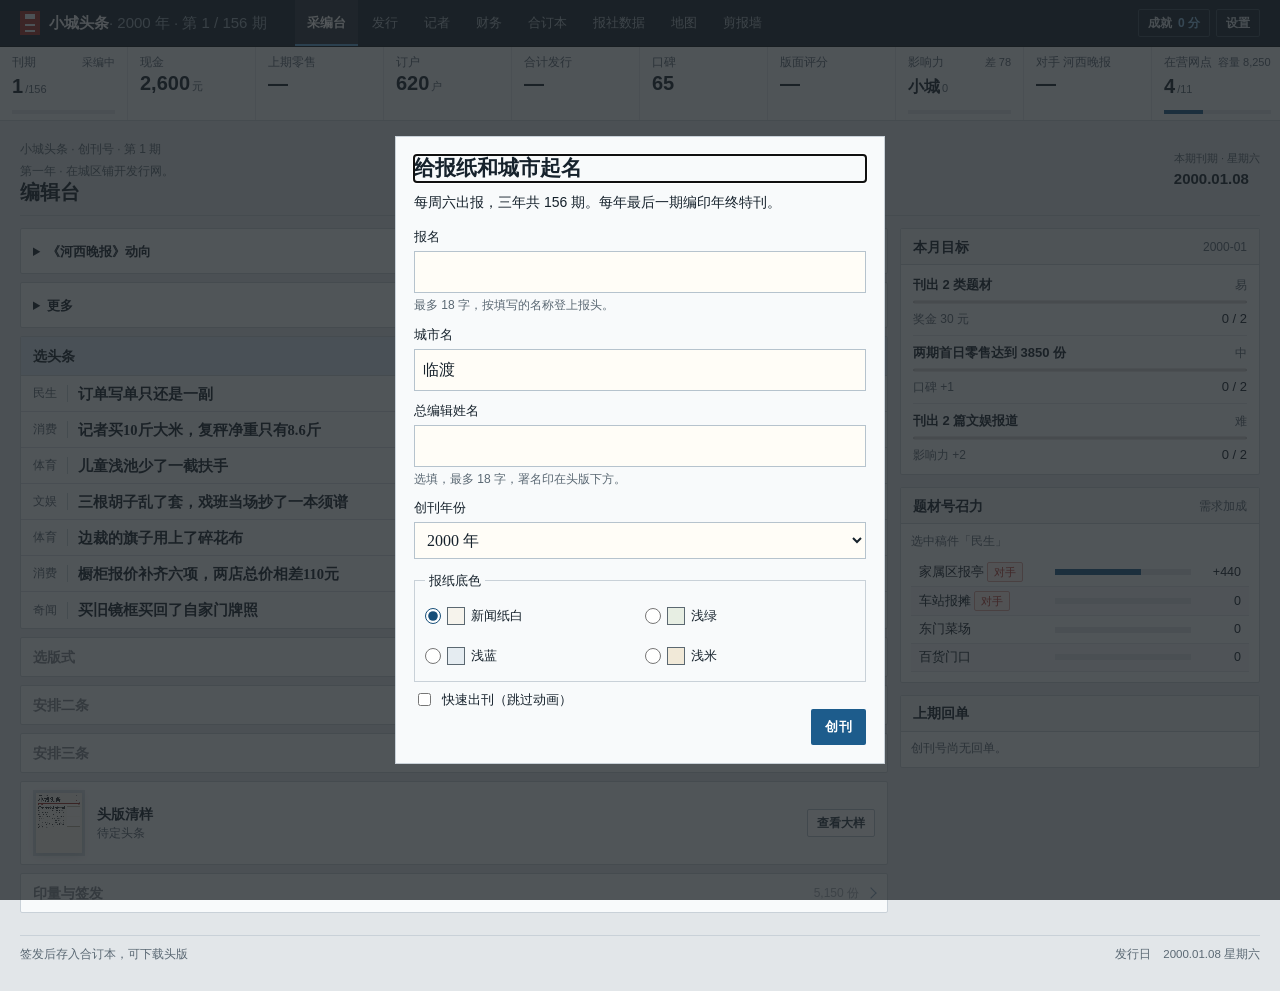
==== commit da8eda17: "修复移动端和平板界面并加入头版小样 优化平板报头和数据图表，保留合订本切期后的导航。手机网点台账按网点集中操作，四类版式增加黑白小样。同步创刊字号、双指缩放和对齐修复。" ====
--- a/index.html
+++ b/index.html
@@ -2,7 +2,7 @@
 <html lang="zh-CN">
 <head>
 <meta charset="utf-8">
-<meta name="viewport" content="width=device-width, initial-scale=1, viewport-fit=cover">
+<meta name="viewport" content="width=device-width, initial-scale=1, maximum-scale=1, user-scalable=no, viewport-fit=cover">
 <meta name="theme-color" content="#eeece5">
 <meta name="description" content="从 2000 年起，每周六出版一张地方小报。">
 <title>小城头条</title>
--- a/style.css
+++ b/style.css
@@ -24,7 +24,7 @@
   --num: "DIN Alternate", "DIN 2014", "Bahnschrift", "Roboto Condensed", "Arial Narrow", "PingFang SC", sans-serif;
 }
 * { box-sizing: border-box; }
-html, body { touch-action: manipulation; }
+html, body { touch-action: pan-x pan-y; }
 body { margin: 0; color: var(--ink); -webkit-font-smoothing: antialiased; }
 h1, h2, h3, p, figure { margin: 0; }
 a { color: inherit; }
@@ -70,13 +70,26 @@
 .step-actions { padding: 10px 12px; border-top: 1px solid var(--line); }
 .blank-slot-hint { flex-basis: 100%; margin: 1px 0 0; color: var(--muted); font-size: 13px; line-height: 1.5; }
 .layout-options { display: grid; grid-template-columns: repeat(auto-fit, minmax(min(100%, 245px), 1fr)); gap: 8px; padding: 10px; }
-.layout-option { min-width: 0; border: 1px solid var(--line); color: var(--ink); text-align: left; }
-
+.layout-option { min-width: 0; display: grid; grid-template-columns: 60px minmax(0, 1fr); align-items: start; gap: 10px; border: 1px solid var(--line); color: var(--ink); text-align: left; }
 .layout-option:disabled { opacity: .6; }
-.layout-option > div { display: flex; flex-wrap: wrap; align-items: baseline; column-gap: 10px; row-gap: 2px; }
-
-.layout-option span { color: var(--red-dark); font: 650 12px/1.4 var(--sans); }
-.layout-option p, .step-hint p { margin: 5px 0 0; color: var(--muted); font-size: 13px; line-height: 1.55; }
+.layout-text { display: grid; gap: 3px; }
+.layout-forecast { color: var(--red-dark); font: 650 12px/1.4 var(--sans); }
+.layout-note, .step-hint p { color: var(--muted); font-size: 13px; line-height: 1.5; }
+.step-hint p { margin: 5px 0 0; }
+.layout-preview { display: grid; width: 60px; height: 80px; padding: 4px; gap: 3px; border: 1px solid #777; background: #fff; }
+.layout-option[data-id="lead"] .layout-preview { grid-template: "mast" 10px "headline" 7px "photo" 18px "copy" 1fr "side" 10px / 1fr; }
+.layout-option[data-id="balanced"] .layout-preview { grid-template: "mast mast" 10px "headline side" 6px "photo side" 15px "copy side" 1fr / 2fr 1fr; }
+.layout-option[data-id="photo"] .layout-preview { grid-template: "mast" 10px "photo" 25px "headline" 5px "copy" 1fr "side" 9px / 1fr; }
+.layout-option[data-id="banner"] .layout-preview { grid-template: "mast" 10px "headline" 5px "photo" 11px "copy" 1fr "side" 17px / 1fr; }
+.preview-mast { grid-area: mast; border-block: 1px solid #333; background: linear-gradient(#202020, #202020) left center / 60% 5px no-repeat; }
+.preview-headline { grid-area: headline; background: #222; }
+.preview-photo { grid-area: photo; background: #bcbcbc; position: relative; }
+.preview-photo::after { content: ""; position: absolute; inset: 0; background: #545454; clip-path: polygon(0 70%, 29% 37%, 55% 68%, 81% 29%, 100% 55%, 100% 100%, 0 100%); }
+.preview-copy, .preview-side { background: repeating-linear-gradient(#848484 0 1px, transparent 1px 3px); }
+.preview-copy { grid-area: copy; }
+.preview-side { grid-area: side; border-top: 1px solid #333; margin-top: 2px; }
+.layout-option[data-id="balanced"] .preview-side { border: 0; border-left: 1px solid #555; margin: 0; }
+.layout-option[data-id="banner"] .preview-side { display: grid; place-items: center; border: 1px solid #333; background: #e0e0e0; color: #222; font: 700 8px/1 var(--sans); }
 .slot-switch { display: flex; gap: 8px; padding: 10px 12px; border-bottom: 1px solid var(--line); }
 .slot-switch button { flex: 1; min-height: 44px; }
 .slot-switch button[aria-pressed="true"] { color: var(--red-dark); border-color: var(--red); background: #e7ebee; }
@@ -318,7 +331,7 @@
 .year-actions > :is(a, button) { min-height: 44px; }
 .year-actions [aria-disabled="true"] { pointer-events: none; opacity: .6; }
 @media (max-width: 720px) {
-  html { scroll-padding-block: calc(12px + var(--safe-top)) calc(114px + var(--safe-bottom)); }
+  html { scroll-padding-block: calc(12px + var(--safe-top)) calc(114px + var(--safe-bottom)); -webkit-text-size-adjust: 100%; text-size-adjust: 100%; }
   .game { --workbar-height: calc(51px + var(--safe-bottom)); }
   .game:has(.desk-shortcuts:not([hidden])) { --workbar-height: calc(104px + var(--safe-bottom)); }
   .appbar-inner { display: grid; grid-template-columns: minmax(0, 1fr) auto; align-items: center; }
@@ -337,12 +350,11 @@
   .appnav button:focus-visible { outline-offset: -4px; }
   .desk-shortcuts:not([hidden]) { display: grid; padding: 4px 12px; border-top: 1px solid var(--line); }
   .desk-shortcuts .issue { margin: 0; padding-block: 8px; }
-  .game:has(:is(input, textarea, select):focus, #original-dialog[open]) :is(.workbar, .feedback) { visibility: hidden; }
+  .game:has(:is(input:not([type]), input[type="text"], input[type="number"], textarea):focus, #original-dialog[open]) :is(.workbar, .feedback) { visibility: hidden; }
   html:has(#original-dialog[open]) { overflow: hidden; }
 
   
   .game :is(button, input, select, textarea, summary, .export-link) { min-height: 44px; }
-  .game :is(button, summary, .export-link) { touch-action: manipulation; }
   .game :is(.soft, .proof-link) { font-size: 13px; }
   .game :is(button, select) { max-width: 100%; }
   .game :is(.soft, .issue, .proof-link) { white-space: normal; }
@@ -373,6 +385,7 @@
     max-height: calc(var(--visible-height, 100dvh) - var(--dialog-top) - var(--dialog-bottom));
     overscroll-behavior: contain;
   }
+  #city-dialog .city-field :is(input, select) { font-size: 18px; }
   #original-dialog[open] {
     inset: var(--visible-top, 0px) 0 auto;
     width: 100%; max-width: none; height: var(--visible-height, 100dvh); max-height: none;
@@ -522,10 +535,6 @@
 
   
 }
-@media (min-width:721px) and (max-width:950px) {
-  #masthead-issue { display: block; font: 12px/1.5 var(--sans); }
-  #masthead-issue::before { content: none; }
-}
 .weekly-data { padding-block: 6px 12px; }
 .weekly-data > p { margin-top: 6px; text-align: center; }
 .weekly-data .circulation-stamp strong { font-size: clamp(24px, 7vw, 38px); }
@@ -536,7 +545,7 @@
 .data-board { display: grid; }
 .data-sales { grid-column: 1 / -1; }
 .data-board h2, .influence-panel h2, .annual-feedback h2 { font: 800 23px/1.25 var(--serif); margin-bottom: 9px; }
-.distribution-graph { width: 100%; height: auto; }
+.distribution-graph { display: block; width: 100%; height: auto; }
 .graph-grid { color: var(--muted); font: 12px var(--sans); fill: currentColor; }
 .graph-grid line { stroke: var(--line); }
 .graph-area { fill: #c1cfb9; }
@@ -700,9 +709,23 @@
 .appbar .soft { background: transparent; color: #d6dee4; border-color: #3a4a57; min-height: 28px; }
 .appbar .soft:hover { color: #fff; border-color: #5ea3d6; }
 #points-total { color: #8cc3ea; }
+@media (min-width: 721px) {
+  #progress { display: flex; align-items: baseline; }
+  #masthead-name { min-width: 0; overflow: hidden; text-overflow: ellipsis; white-space: nowrap; }
+  #masthead-issue { flex-shrink: 0; white-space: nowrap; }
+}
+@media (min-width: 721px) and (max-width: 1100px) {
+  .game { --appbar-height: 91px; }
+  .appbar-inner { display: grid; grid-template: "brand tools" 46px "workbar workbar" 44px / minmax(0, 1fr) auto; gap: 0 16px; }
+  .brand { grid-area: brand; }
+  .appbar-actions { grid-area: tools; }
+  .workbar { grid-area: workbar; border-top: 1px solid #ffffff14; }
+  .appnav { display: grid; grid-template-columns: repeat(8, minmax(0, 1fr)); flex: 1; }
+  .appnav button { justify-content: center; padding-inline: 4px; }
+}
 
 /* 经营看板 */
-.kpi-strip { background: #f3f6f8; border-bottom: 1px solid var(--line); position: sticky; top: 46px; z-index: 25; }
+.kpi-strip { background: #f3f6f8; border-bottom: 1px solid var(--line); position: sticky; top: calc(var(--appbar-height, 47px) + var(--safe-top)); z-index: 25; }
 .kpi-inner { display: grid; grid-template-columns: repeat(10, minmax(108px, 1fr)); overflow-x: auto; scrollbar-width: thin; }
 .kpi { padding: 7px 12px 6px; border-right: 1px solid var(--line-soft); min-width: 0; display: grid; grid-template-rows: auto auto auto; gap: 1px; }
 .kpi:last-child { border-right: 0; }
@@ -750,6 +773,7 @@
 .panel-heading h2, .data-board h2, .influence-panel h2, .annual-feedback h2 { font: 700 14px/1.3 var(--sans); letter-spacing: 0; }
 .panel-heading p { font-size: 12px; }
 .data-board > .panel, .influence-panel, .clipping-wall { padding: 12px 14px; }
+.data-board > .panel { min-width: 0; }
 .data-board h2 { margin-bottom: 8px; padding-bottom: 6px; border-bottom: 1px solid var(--line-soft); }
 .manager-note { font-size: 12px; padding: 7px 12px; }
 
@@ -778,7 +802,7 @@
 .report h3 { font: 700 14px/1.35 var(--sans); }
 .plan-metric strong, .plan-metric input { font-family: var(--num); letter-spacing: 0; }
 .desk-proof h2 { font: 700 14px/1.35 var(--sans); }
-.layout-option span, .ad-offer .manage-row > strong { color: var(--accent); }
+.layout-forecast, .ad-offer .manage-row > strong { color: var(--accent); }
 .money-in { color: var(--up); }
 .money-out, .risk-callout { color: var(--down); }
 
@@ -808,6 +832,33 @@
 .grid-table .actions { white-space: nowrap; text-align: right; }
 .grid-table .actions button + button { margin-left: 4px; }
 .grid-table .actions .issue { padding: 3px 9px; min-height: 28px; font-size: 12px; }
+.channel-actions { display: grid; grid-template-columns: repeat(3, clamp(84px, 27vw, 116px)); gap: 6px; width: max-content; }
+.channel-actions > button { grid-row: 1; min-height: 38px; margin: 0; padding: 3px 5px; font: 600 12px/1.25 var(--sans); white-space: normal; }
+.channel-actions > [data-action="priority"] { grid-column: 1; }
+.channel-actions > [data-action="channel"] { grid-column: 2; }
+.channel-actions > [data-action="upgrade-channel"] { grid-column: 3; }
+.channel-actions > .cell-note { grid-column: 1 / -1; }
+.channel-cards { display: none; }
+@media (max-width: 720px) {
+  .channel-ledger-table { display: none; }
+  .channel-ledger .panel-heading p { white-space: normal; }
+  .channel-cards { display: block; }
+  .channel-card { display: grid; gap: 8px; padding: 10px 12px; border-bottom: 1px solid var(--line); }
+  .channel-card:nth-child(even) { background: #f2f5f7; }
+  .channel-card > header { display: flex; justify-content: space-between; align-items: flex-start; flex-wrap: wrap; gap: 4px 10px; }
+  .channel-card h3 { font: 700 15px/1.3 var(--sans); }
+  .channel-card small, .channel-stats dt, .channel-total { color: var(--muted); }
+  .channel-badges { display: flex; flex-wrap: wrap; gap: 4px; }
+  .channel-badges .chip { margin: 0; }
+  .channel-card .channel-actions { width: 100%; grid-template-columns: repeat(3, minmax(0, 1fr)); }
+  .channel-actions > button { min-height: 44px; }
+  .channel-stats { display: grid; grid-template-columns: repeat(3, minmax(0, 1fr)); gap: 6px 10px; margin: 0; }
+  .channel-stats dt { font-size: 11.5px; }
+  .channel-stats dd { margin: 0; font-weight: 650; }
+  .channel-card > details { border-top: 1px solid var(--line-soft); }
+  .channel-card summary { color: var(--accent); align-content: center; cursor: pointer; }
+  .channel-total { padding: 8px 12px; }
+}
 .grid-table .topics { color: var(--muted); white-space: nowrap; }
 .grid-table .title-cell { min-width: 260px; max-width: 420px; overflow: hidden; text-overflow: ellipsis; white-space: nowrap; font-family: var(--serif); font-weight: 600; }
 .grid-table.compact th, .grid-table.compact td { padding: 4px 8px; }
@@ -885,7 +936,7 @@
 @media (max-width: 1100px) {
   .desk-layout { grid-template-columns: 1fr; }
   .desk-rail { position: static; }
-  .data-board { grid-template-columns: 1fr; }
+  .data-board { grid-template-columns: minmax(0, 1fr); }
   .data-board > .data-sales:first-child { grid-row: auto; }
 }
 @media (max-width: 860px) {
@@ -904,6 +955,7 @@
 .archive-row { padding: 5px 12px; gap: 10px; grid-template-columns: 116px 1fr auto; }
 .archive-row span { font-family: var(--num); }
 .archive-row span br { display: none; }
+.archive-row span i { font-style: normal; margin-left: 8px; color: var(--muted); }
 .archive-row strong { font: 600 14px/1.4 var(--serif); }
 .archive-row.active { background: var(--accent-soft); box-shadow: inset 3px 0 var(--accent); }
 /* 发行回单与每周结算：控制台密度 */
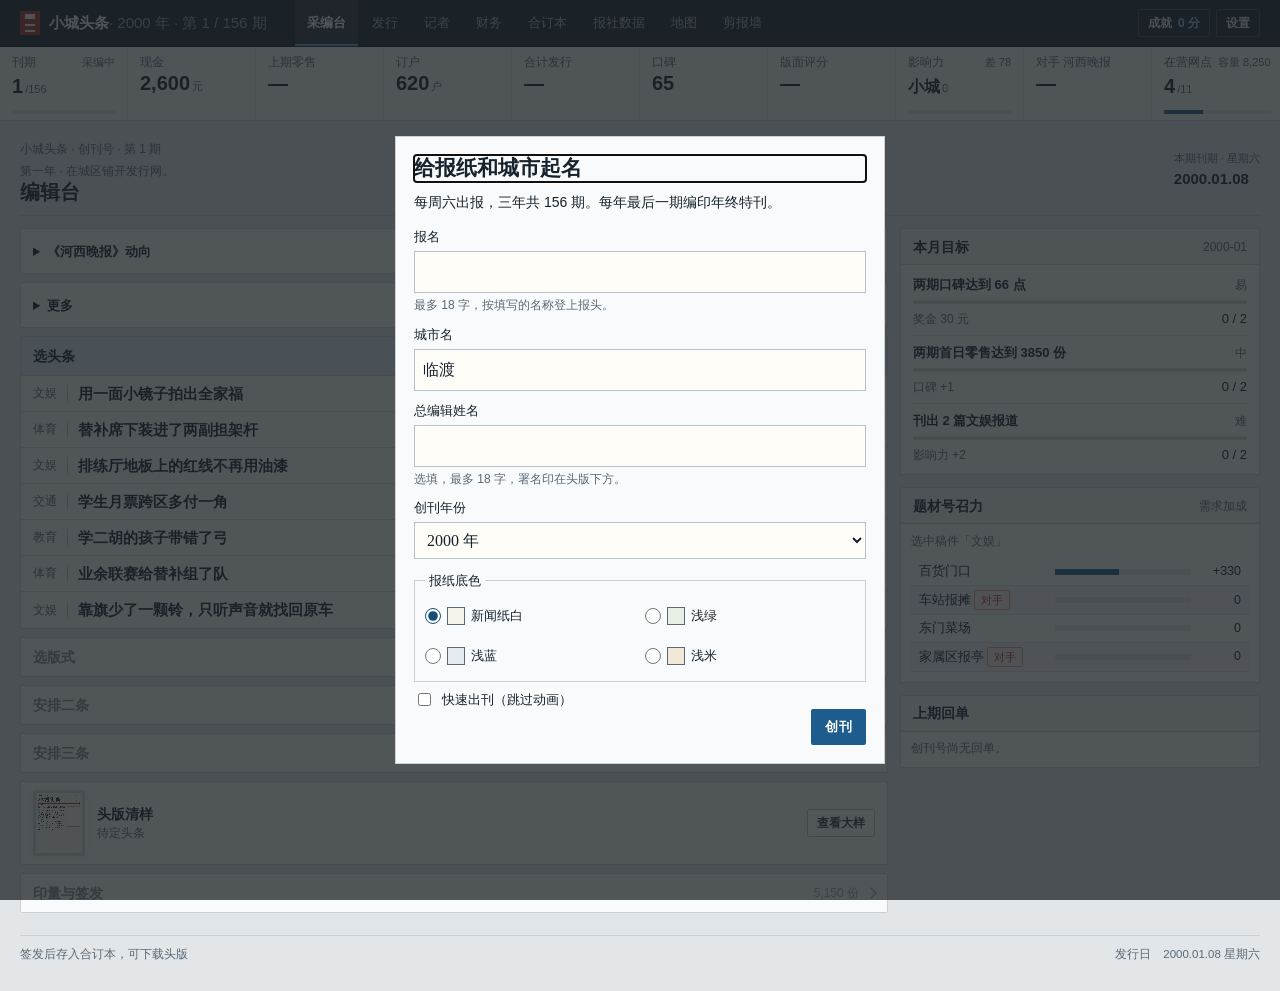
==== commit 46c681ae: "完善招聘和地图图例，扩充印厂设备及省奖证书 显示剩余招聘名额及阻止原因，将三种地图图例移出横滑区。印厂新增省纸输纸装置、高速补印线和轮转胶印机。年终特刊与成就页可回看各年度省好新闻奖证书。" ====
--- a/index.html
+++ b/index.html
@@ -55,6 +55,13 @@
     <button type="button" data-action="close-achievements" autofocus>关闭</button>
   </header>
   <div id="achievement-content" class="achievement-content"></div>
+</dialog>
+<dialog id="certificate-dialog" aria-labelledby="certificate-title">
+  <header class="dialog-head">
+    <h2 id="certificate-title">获奖证书</h2>
+    <button type="button" data-action="close-certificate" autofocus>关闭</button>
+  </header>
+  <div id="certificate-content" class="certificate-content"></div>
 </dialog>
 <dialog id="resume-dialog" aria-labelledby="resume-title">
   <div class="restart-form">
--- a/style.css
+++ b/style.css
@@ -226,7 +226,22 @@
 #paper-dialog[open] { display: flex; flex-direction: column; }
 #achievements-dialog { width: min(490px, calc(100% - 24px)); max-height: calc(100dvh - var(--dialog-top) - var(--dialog-bottom)); padding: 0; border: 1px solid var(--line); background: var(--sheet); color: var(--ink); }
 #achievements-dialog[open] { display: flex; flex-direction: column; }
-.achievement-content { min-height: 0; overflow: auto; overscroll-behavior: contain; }
+.achievement-content, .certificate-content { min-height: 0; overflow: auto; overscroll-behavior: contain; }
+#certificate-dialog { width: min(640px, calc(100% - 22px)); max-height: calc(100dvh - var(--dialog-top) - var(--dialog-bottom)); padding: 0; border: 1px solid var(--line); background: var(--sheet); color: var(--ink); }
+#certificate-dialog[open] { display: flex; flex-direction: column; }
+.certificate-content { padding: clamp(9px, 3vw, 20px); background: #e6e0d5; }
+.award-certificate { display: grid; gap: 7px; padding: clamp(13px, 4vw, 30px); border: 5px double #96744a; background: #faf3e1; color: #382b1f; text-align: center; font: 14px/1.55 var(--serif); overflow-wrap: anywhere; }
+.certificate-year { color: #805e38; font: 700 13px/1.4 var(--sans); }
+.award-certificate h3 { margin-bottom: 7px; color: #913329; font: 800 clamp(30px, 7vw, 48px)/1.25 var(--serif); letter-spacing: .11em; }
+.certificate-recipient, .certificate-work { font-weight: 750; }
+.certificate-recipient { font-size: 16px; }
+.certificate-work { padding-block: 4px; font-size: clamp(17px, 4vw, 23px); }
+.certificate-credit { color: #6e5440; font-size: 12px; }
+.award-certificate footer { display: flex; align-items: center; justify-content: flex-end; gap: 12px; margin-top: 8px; text-align: right; color: #6e5440; font-size: 12px; }
+.certificate-seal { display: grid; place-content: center; flex: 0 0 43px; height: 43px; border: 3px double #9d3d32; color: #9d3d32; text-align: center; font: 750 12px/1.15 var(--serif); transform: rotate(-6deg); }
+.certificate-shelf { display: flex; flex-wrap: wrap; gap: 6px; padding: 10px 16px; border-bottom: 1px solid var(--line); }
+.certificate-shelf h3 { width: 100%; font-size: 14px; }
+.year-honors [data-action="open-certificate"] { margin-block: 5px 8px; }
 .achievement-total { padding: 12px 16px 14px; background: #e4e9ed; border-bottom: 1px solid var(--line); }
 .achievement-total > strong { color: var(--red-dark); font: 750 29px/1.2 var(--serif); }
 .achievement-total p, .achievement-list p { color: var(--muted); font-size: 13px; margin-top: 3px; }
@@ -657,7 +672,9 @@
 .map-interests li { display: grid; align-items: center; gap: 8px; font-size: 13px; }
 .map-interests meter { width: 100%; height: 9px; }
 .map-card .report-buttons { display: flex; flex-wrap: wrap; gap: 6px; }
-.map-legend { display: flex; flex-wrap: wrap; gap: 6px 16px; margin: 10px 0 2px; font-size: 12.5px; color: var(--muted); }
+.map-figure { min-width: 0; }
+.map-legend { display: flex; flex-wrap: wrap; gap: 4px 12px; margin-bottom: 8px; padding: 6px 8px; border: 1px solid var(--line); background: var(--sheet-2); font-size: 12px; color: var(--muted); }
+.map-legend span { white-space: nowrap; }
 .map-legend span::before { content: ''; display: inline-block; width: 11px; height: 11px; border-radius: 50%; margin-right: 5px; vertical-align: -1px; }
 .map-legend .key-active::before { background: #50705a; }
 .map-legend .key-available::before { border: 2px dashed var(--red-dark); width: 7px; height: 7px; }
@@ -1077,6 +1094,9 @@
 .map-interests li { grid-template-columns: 38px 1fr 34px; }
 .map-interests b { font: 600 12px var(--num); text-align: right; }
 .map-legend .key-own::before { background: #8fbf9d; border-radius: 0; }
+.map-legend .key-readers::before { background: #c3dcc9; border-radius: 0; }
+.map-legend .key-unreached::before { background: #e1e5e8; border: 1px solid #aab4be; border-radius: 0; }
+.map-legend .key-rail::before { height: 0; border-top: 2px dashed #8f9ba4; border-radius: 0; vertical-align: 3px; }
 .map-legend .key-rival::before { background: #efc9c3; border-radius: 0; }
 .map-legend .key-contested-hex::before { background: repeating-linear-gradient(45deg, #c3dcc9 0 3px, #d9887c 3px 5px); border-radius: 0; }
 .map-legend .key-frontier::before { border: 1.5px dashed #6c96b8; border-radius: 0; width: 8px; height: 8px; }
@@ -1130,6 +1150,7 @@
 .year-timeline b { display:inline-block; min-width:4.8em; }
 .career { padding-top:4px; font-weight:500; }
 .career progress { max-width:140px; }
+.staff-action-note { display: block; margin-top: 3px; color: var(--down); font-size: 11.5px; }
 @media (max-width:720px) {
   .desk-layout, .finance-grid, .data-board, .city-map-layout { grid-template-columns:minmax(0,1fr); }
   .desk-flow, .desk-rail, .map-panel, .finance-side, .data-board > section, .table-panel { min-width:0; }
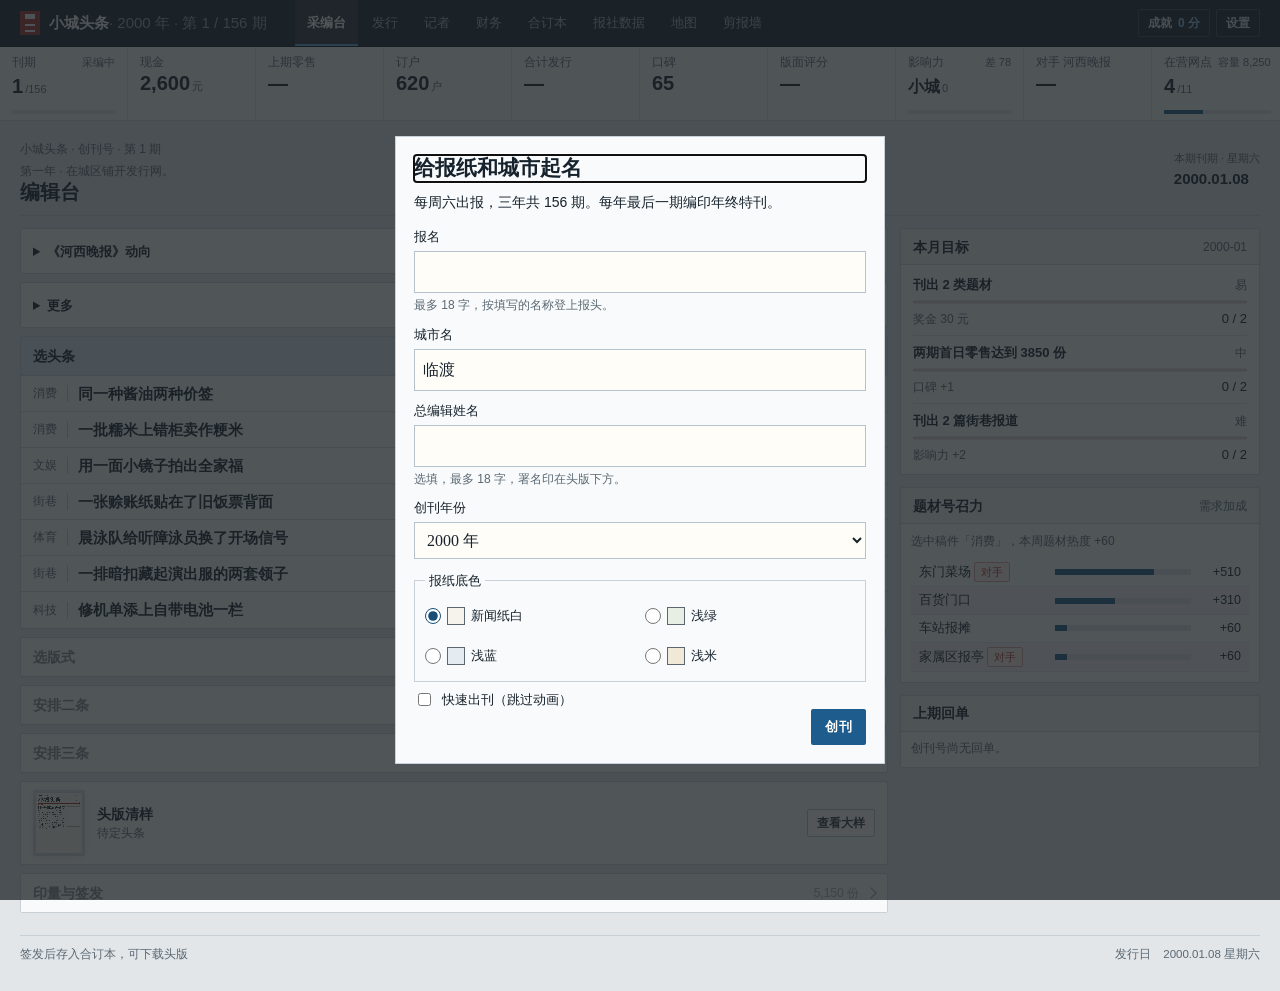
==== commit ec8f94e8: "支持新旧存档下载获奖证书 PNG" ====
--- a/index.html
+++ b/index.html
@@ -59,7 +59,8 @@
 <dialog id="certificate-dialog" aria-labelledby="certificate-title">
   <header class="dialog-head">
     <h2 id="certificate-title">获奖证书</h2>
-    <button type="button" data-action="close-certificate" autofocus>关闭</button>
+    <div class="dialog-actions"><a class="soft accent export-link" data-certificate-download aria-disabled="true">下载奖状</a>
+      <button type="button" data-action="close-certificate" autofocus>关闭</button></div>
   </header>
   <div id="certificate-content" class="certificate-content"></div>
 </dialog>
